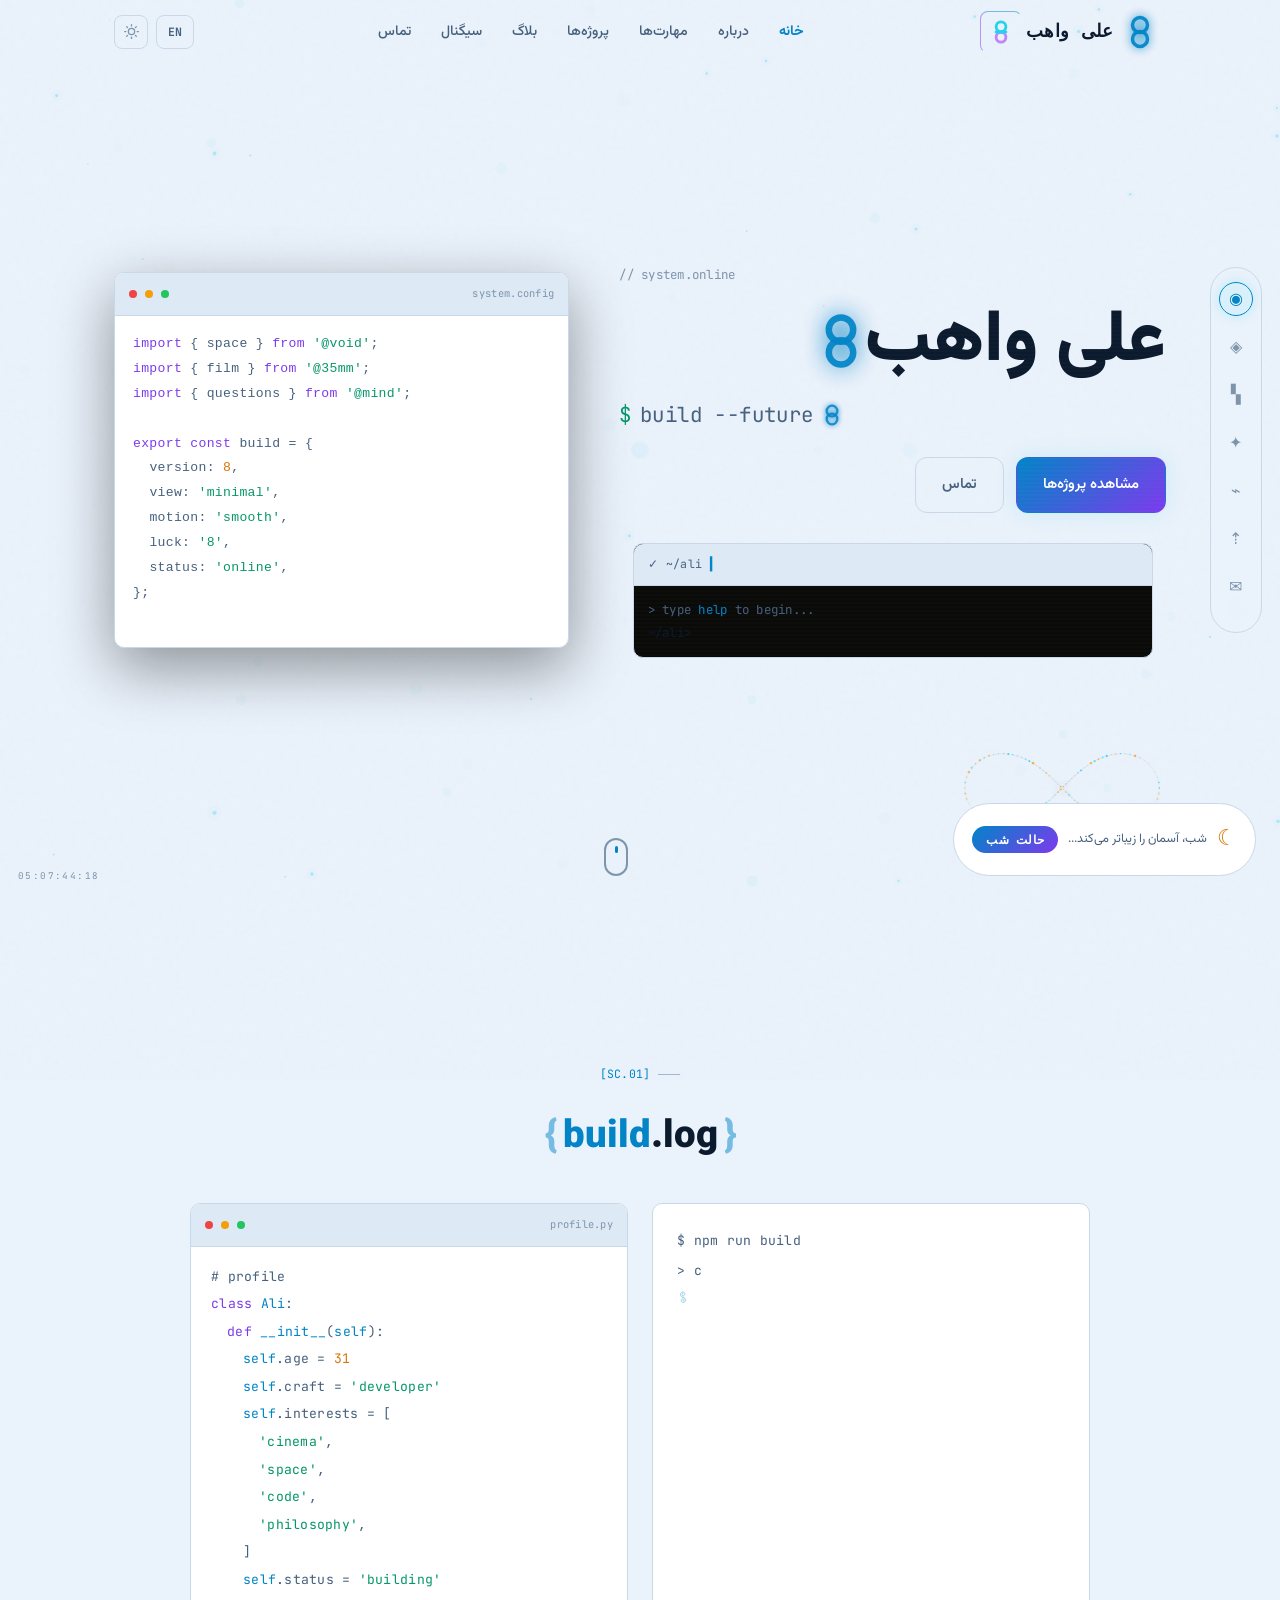
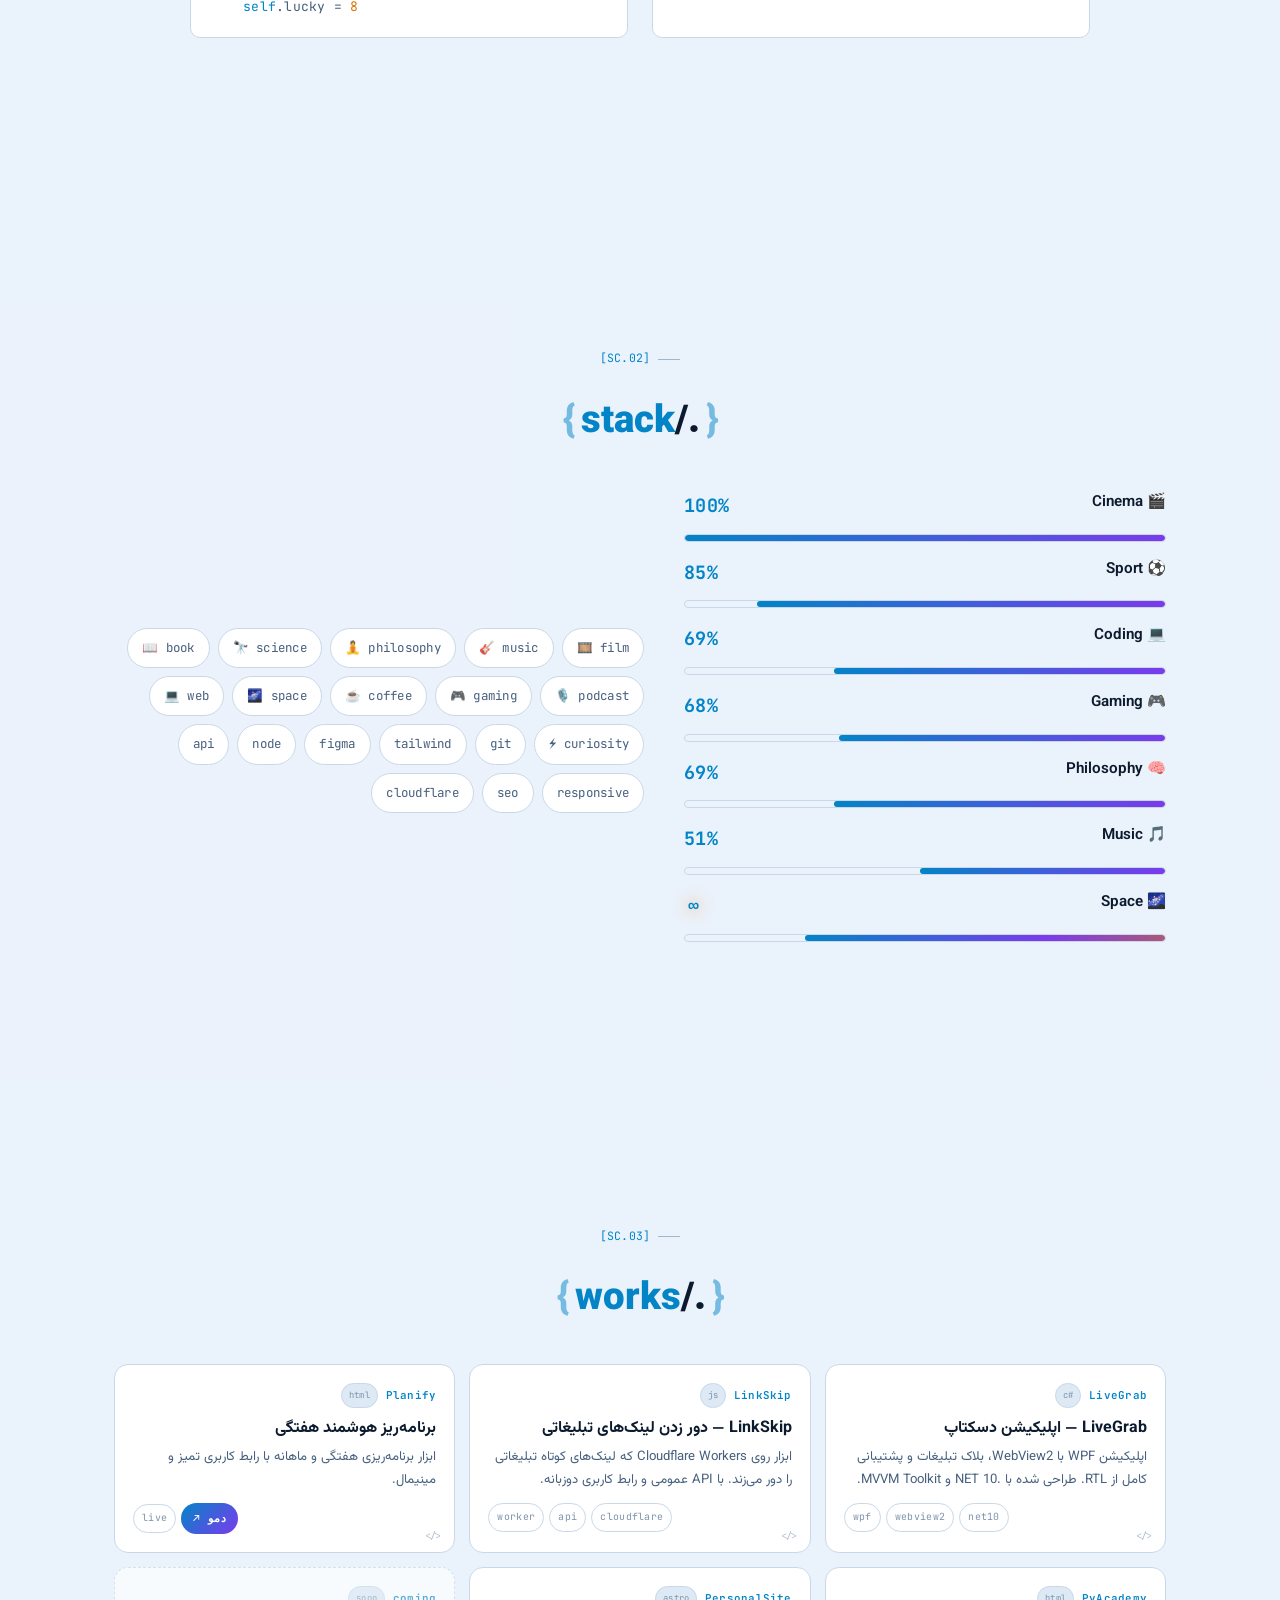
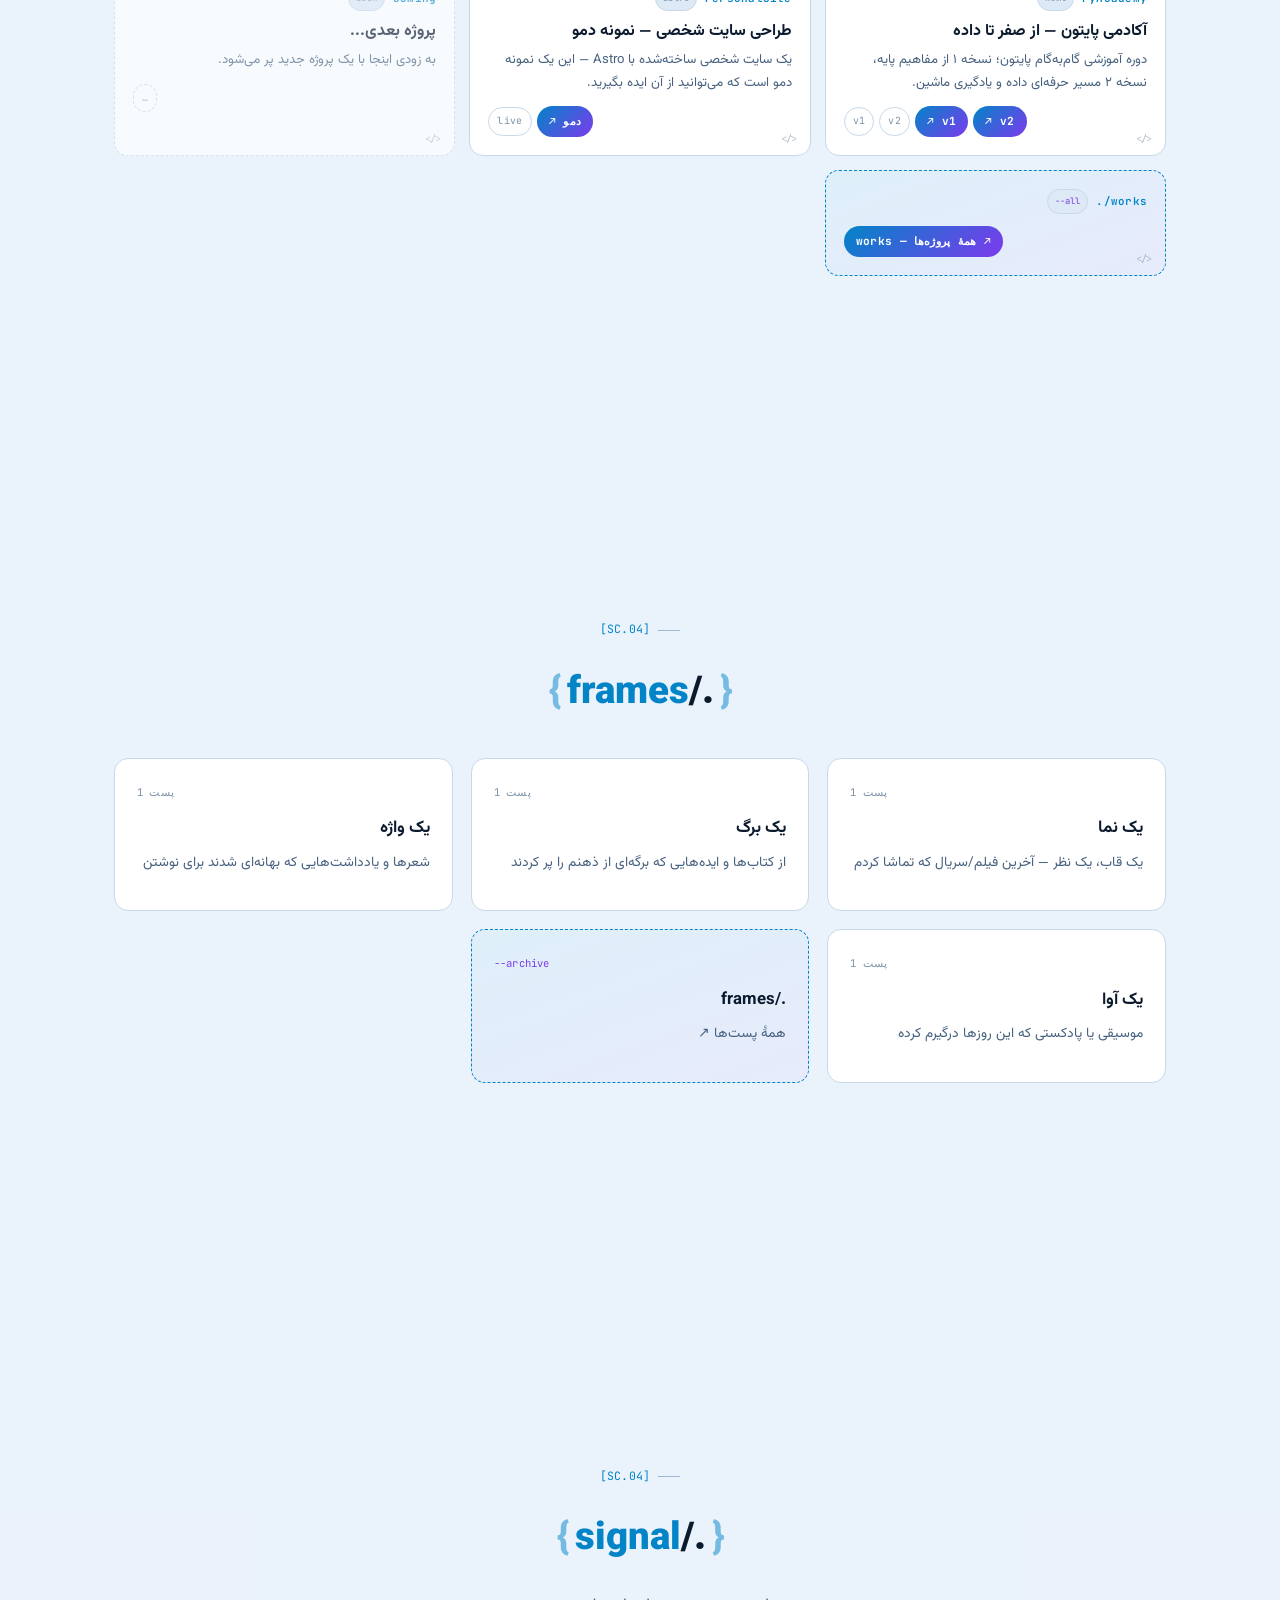
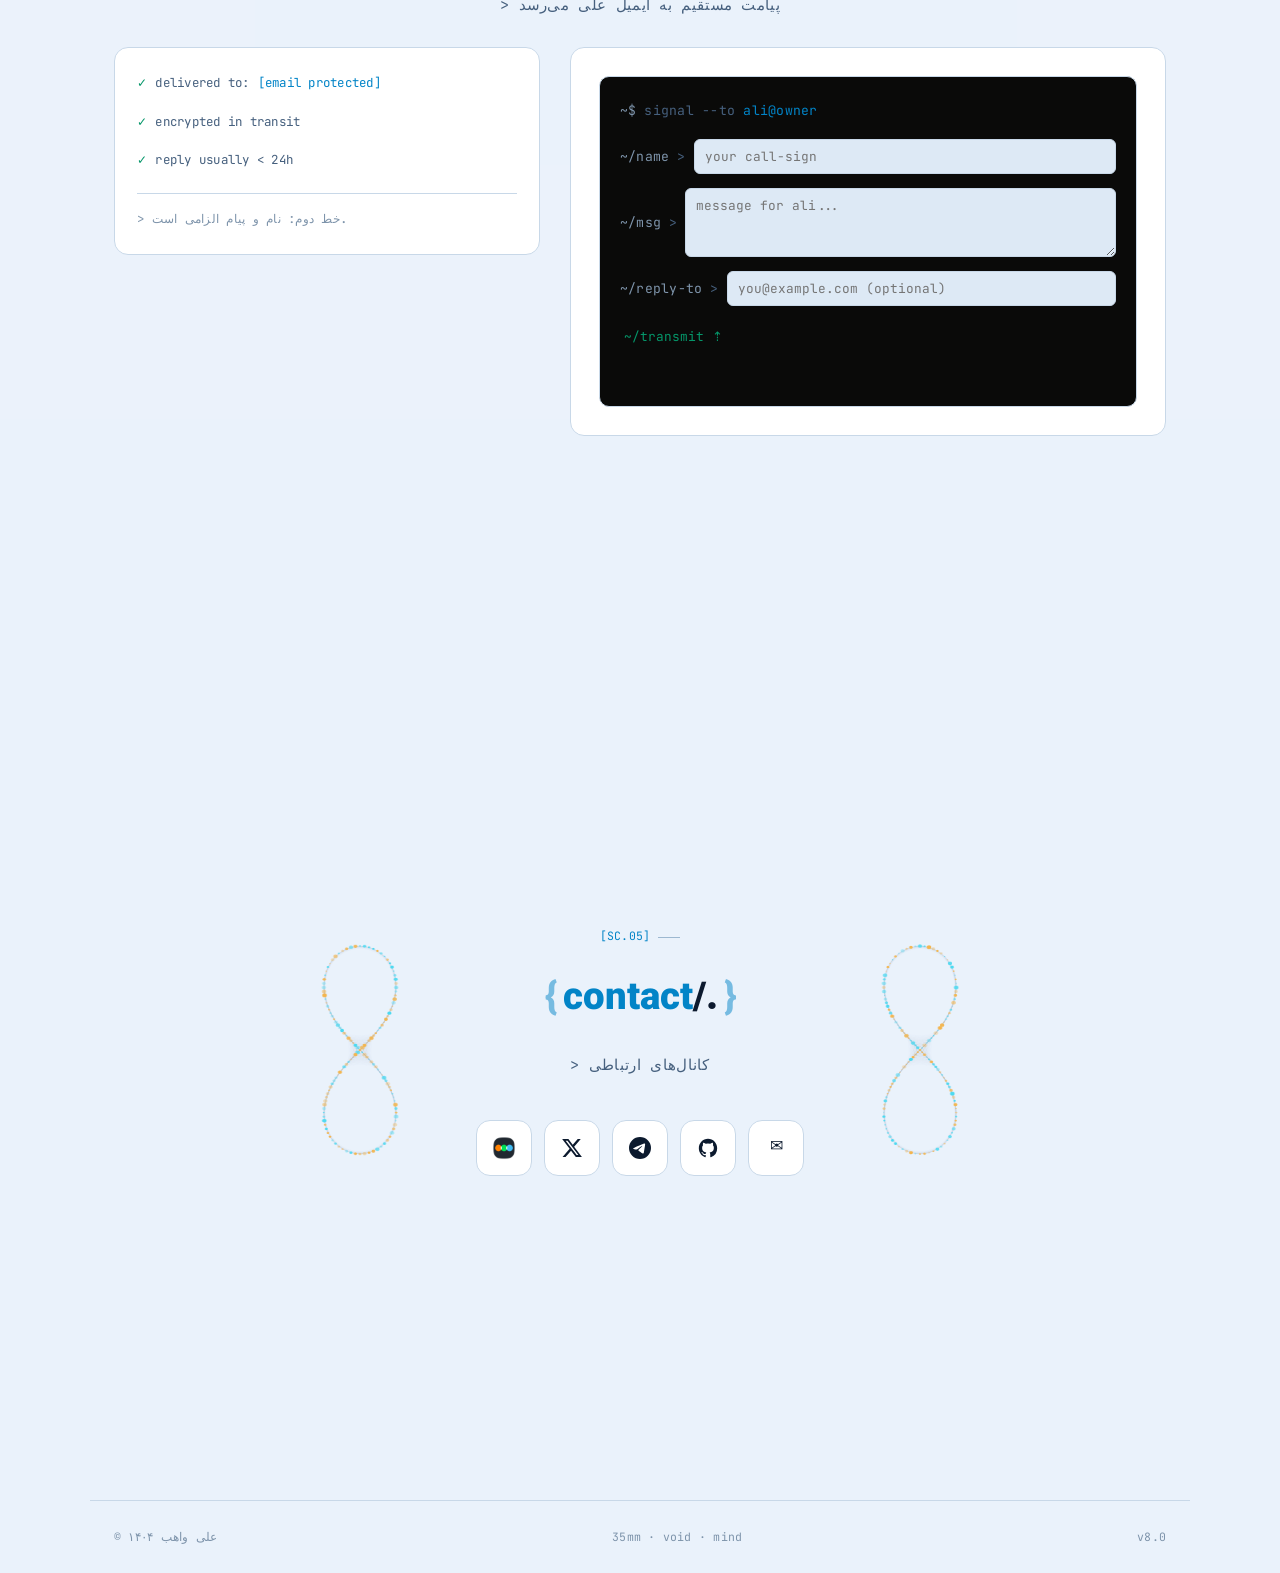
==== index.html @ a4f1ebc8 "Add interactive terminal widget (command: help/works/frames/links/whoami/clear)" ====
<!DOCTYPE html>
<html lang="fa" dir="rtl">
<head>
    <meta charset="UTF-8">
    <meta name="viewport" content="width=device-width, initial-scale=1.0">
    <meta name="description" content="Ali Vaheb — توسعه‌دهنده وب، عاشق سینما و کنجکاو درباره فضا.">
    <meta name="keywords" content="Ali Vaheb, علی واهب, portfolio, شخصی, آکادمی پایتون, برنامه‌ریز">
    <meta name="author" content="Ali Vaheb">
    <meta name="theme-color" content="#0a0e17">
    <meta name="robots" content="index, follow">
    <link rel="canonical" href="https://ali8muse.dpdns.org/">
    <title>Ali Vaheb | علی واهب</title>

    <!-- Open Graph -->
    <meta property="og:type" content="website">
    <meta property="og:locale" content="fa_IR">
    <meta property="og:title" content="Ali Vaheb | علی واهب">
    <meta property="og:description" content="عاشق سینما و کنجکاو درباره فضا.">
    <meta property="og:url" content="https://ali8muse.dpdns.org/">
    <meta property="og:site_name" content="Ali Vaheb">

    <!-- Twitter Card -->
    <meta name="twitter:card" content="summary">
    <meta name="twitter:title" content="Ali Vaheb | علی واهب">
    <meta name="twitter:description" content="عاشق سینما و کنجکاو درباره فضا.">

    <!-- Structured Data (Person) -->
    <script type="application/ld+json">
    {
        "@context": "https://schema.org",
        "@type": "Person",
        "name": "علی واهب",
        "alternateName": "Ali_Vaheb",
        "url": "https://ali8muse.dpdns.org",
        "email": "contact@alivaheb.bond",
        "sameAs": [
            "https://github.com/MUSE08",
            "https://t.me/ali8023",
            "https://x.com/alireza8023",
            "https://letterboxd.com/alireza8023/"
        ]
    }
    </script>

    <link rel="icon" href="data:image/svg+xml,%3Csvg xmlns='http://www.w3.org/2000/svg' viewBox='0 0 64 64'%3E%3Cdefs%3E%3ClinearGradient id='g' x1='0' y1='0' x2='64' y2='64'%3E%3Cstop offset='0' stop-color='%2322d3ee'/%3E%3Cstop offset='1' stop-color='%23c084fc'/%3E%3C/linearGradient%3E%3C/defs%3E%3Ccircle cx='32' cy='19' r='12' fill='none' stroke='url(%23g)' stroke-width='6'/%3E%3Ccircle cx='32' cy='45' r='12' fill='none' stroke='url(%23g)' stroke-width='6'/%3E%3Cpath d='M20 32H44' stroke='url(%23g)' stroke-width='6' stroke-linecap='round'/%3E%3C/svg%3E">
    <link rel="preconnect" href="https://fonts.googleapis.com">
    <link rel="preconnect" href="https://fonts.gstatic.com" crossorigin>
    <link href="https://fonts.googleapis.com/css2?family=Vazirmatn:wght@300;400;500;700;900&family=JetBrains+Mono:wght@400;500;700&display=swap" rel="stylesheet">
    <link rel="stylesheet" href="css/style.css">
</head>
<body>

    <!-- Scroll progress -->
    <div class="progress" id="progress"></div>

    <!-- Subtle particle field -->
    <canvas id="particles"></canvas>
    <div class="grain" aria-hidden="true"></div>
    <div class="timecode mono" id="timecode">00:00:00:00</div>

    <!-- Cinematic letterbox -->
    <div class="letterbox" aria-hidden="true"><span class="letterbox__t"></span><span class="letterbox__b"></span></div>

    <!-- ===== Nav ===== -->
    <header class="header" id="header">        <nav class="nav container">
            <a href="#home" class="nav__logo mono">
                <span class="nav__logo-mark">
                    <svg viewBox="0 0 64 64" width="26" height="26" fill="none">
                        <circle cx="32" cy="19" r="12" stroke="#22d3ee" stroke-width="7"/>
                        <circle cx="32" cy="45" r="12" stroke="#c084fc" stroke-width="7"/>
                        <path d="M20 32 H44" stroke="#22d3ee" stroke-width="7" stroke-linecap="round"/>
                    </svg>
                </span>
                <span class="nav__logo-name" id="nav-logo-type">Ali Vaheb</span><span class="nav__logo-cursor eight-cursor" aria-hidden="true"><svg viewBox="0 0 24 32"><circle cx="12" cy="9" r="7.5" fill="none" stroke="currentColor" stroke-width="3.5"/><circle cx="12" cy="23" r="7.5" fill="none" stroke="currentColor" stroke-width="3.5"/></svg></span>
            </a>
            <ul class="nav__menu" id="nav-menu">
                <li><a href="#home" class="nav__link" data-i18n="nav-home">خانه</a></li>
                <li><a href="#about" class="nav__link" data-i18n="nav-about">درباره</a></li>
                <li><a href="#skills" class="nav__link" data-i18n="nav-skills">مهارت‌ها</a></li>
                <li><a href="#projects" class="nav__link" data-i18n="nav-projects">پروژه‌ها</a></li>
                <li><a href="#blog" class="nav__link" data-i18n="nav-blog">بلاگ</a></li>
                <li><a href="#signal" class="nav__link" data-i18n="nav-signal">سیگنال</a></li>
                <li><a href="#contact" class="nav__link" data-i18n="nav-contact">تماس</a></li>
            </ul>
            <div class="nav__actions">
                <button class="lang-toggle mono" id="lang-toggle" aria-label="تغییر زبان">EN</button>
                <button class="theme-toggle" id="theme-toggle" aria-label="تغییر تم">
                    <svg class="icon-sun" width="15" height="15" viewBox="0 0 24 24" fill="none" stroke="currentColor" stroke-width="2" stroke-linecap="round"><circle cx="12" cy="12" r="5"/><line x1="12" y1="1" x2="12" y2="3"/><line x1="12" y1="21" x2="12" y2="23"/><line x1="4.22" y1="4.22" x2="5.64" y2="5.64"/><line x1="18.36" y1="18.36" x2="19.78" y2="19.78"/><line x1="1" y1="12" x2="3" y2="12"/><line x1="21" y1="12" x2="23" y2="12"/><line x1="4.22" y1="19.78" x2="5.64" y2="18.36"/><line x1="18.36" y1="5.64" x2="19.78" y2="4.22"/></svg>
                    <svg class="icon-moon" width="15" height="15" viewBox="0 0 24 24" fill="none" stroke="currentColor" stroke-width="2" stroke-linecap="round"><path d="M21 12.79A9 9 0 1 1 11.21 3 7 7 0 0 0 21 12.79z"/></svg>
                </button>
                <div class="nav__toggle" id="nav-toggle"><span></span><span></span><span></span></div>
            </div>
        </nav>
    </header>

    <!-- Section scroll markers -->
    <nav class="sec-nav mono" id="sec-nav">
        <a href="#home" class="sec-nav__dot active" data-section="home"><span class="sec-nav__icon">◉</span><span class="sec-nav__label">Home</span></a>
        <a href="#about" class="sec-nav__dot" data-section="about"><span class="sec-nav__icon">◈</span><span class="sec-nav__label">About</span></a>
        <a href="#skills" class="sec-nav__dot" data-section="skills"><span class="sec-nav__icon">▚</span><span class="sec-nav__label">Stack</span></a>
        <a href="#projects" class="sec-nav__dot" data-section="projects"><span class="sec-nav__icon">✦</span><span class="sec-nav__label">Works</span></a>
        <a href="#blog" class="sec-nav__dot" data-section="blog"><span class="sec-nav__icon">⌁</span><span class="sec-nav__label">Blog</span></a>
        <a href="#signal" class="sec-nav__dot" data-section="signal"><span class="sec-nav__icon">⇡</span><span class="sec-nav__label">Signal</span></a>
        <a href="#contact" class="sec-nav__dot" data-section="contact"><span class="sec-nav__icon">✉</span><span class="sec-nav__label">Contact</span></a>
        <span class="sec-nav__line"></span>
    </nav>

    <!-- ===== Hero ===== -->
    <section class="hero" id="home">
        <div class="container hero__grid">
            <div class="hero__text">
                <span class="hero__code mono">// system.online</span>
                <h1 class="hero__title" id="home-title">
                    <span class="hero__title-main" id="hero-title-type">علی واهب</span><span class="hero__title-cursor eight-cursor eight-cursor--lg" aria-hidden="true"><svg viewBox="0 0 24 32"><circle cx="12" cy="9" r="7.5" fill="none" stroke="currentColor" stroke-width="3.5"/><circle cx="12" cy="23" r="7.5" fill="none" stroke="currentColor" stroke-width="3.5"/></svg></span>
                </h1>
                <div class="hero__type mono">
                    <span class="hero__type-sign">$</span>
                    <span id="typewriter"></span><span class="hero__type-cursor eight-cursor eight-cursor--sm"><svg width="24" height="32" viewBox="0 0 24 32"><circle cx="12" cy="10" r="8" fill="none" stroke="currentColor" stroke-width="3.5"/><circle cx="12" cy="22" r="8" fill="none" stroke="currentColor" stroke-width="3.5"/></svg></span>
                </div>
                <canvas class="hero__eight" id="eight-stars" aria-hidden="true"></canvas>
                <div class="hero__cta">
                    <a href="#projects" class="btn btn--primary" data-i18n="hero-cta1">مشاهده پروژه‌ها</a>
                    <a href="#contact" class="btn btn--ghost" data-i18n="hero-cta2">تماس</a>
                </div>
                <div class="hero__socials">
                    <div class="hero__term" id="hero-term">
                        <div class="hero__term-head mono"><span class="c-green">✓</span> ~/ali <span class="hero__term-caret" id="term-caret">▍</span></div>
                        <div class="hero__term-body mono" id="term-body">
                            <div class="hero__term-line c-dim">&gt; type <span class="c-cyan">help</span> to begin...</div>
                        </div>
                    </div>
                </div>
            </div>

            <div class="hero__codeblock mono" aria-hidden="true">
                <div class="hero__codeblock-head"><span class="dot dot--r"></span><span class="dot dot--y"></span><span class="dot dot--g"></span><span class="hero__codeblock-title">system.config</span></div>
                <pre class="hero__codeblock-body">
<span class="c-keyword">import</span> { space } <span class="c-keyword">from</span> <span class="c-string">'@void'</span>;
<span class="c-keyword">import</span> { film } <span class="c-keyword">from</span> <span class="c-string">'@35mm'</span>;
<span class="c-keyword">import</span> { questions } <span class="c-keyword">from</span> <span class="c-string">'@mind'</span>;

<span class="c-keyword">export const</span> build = {
  version: <span class="c-num">8</span>,
  view: <span class="c-string">'minimal'</span>,
  motion: <span class="c-string">'smooth'</span>,
  luck: <span class="c-string">'8'</span>,
  status: <span class="c-string">'online'</span>,
};
                </pre>
            </div>
        </div>
        <a href="#about" class="hero__scroll" aria-label="اسکرول"><span class="mouse"><span class="wheel"></span></span></a>
    </section>

    <!-- ===== About (build log, no dialogue) ===== -->
    <section class="section" id="about" data-scene="01">
        <div class="container">
            <div class="section__head reveal">
                <span class="section__tag mono">[SC.01]</span>
                <h2 class="section__title"><span class="accent">build</span>.log</h2>
            </div>
            <div class="about reveal">
                <div class="about__code mono" id="build-log">
                    <div class="about__line"><span class="c-dim">$</span> npm run build</div>
                    <div class="about__line"><span class="c-dim">&gt;</span> compiling ideas...</div>
                    <div class="about__line"><span class="c-green">✓</span> space.linked <span class="c-dim">@void</span></div>
                    <div class="about__line"><span class="c-green">✓</span> cinema.rendered <span class="c-dim">@35mm</span></div>
                    <div class="about__line"><span class="c-green">✓</span> questions.mounted <span class="c-dim">@mind</span></div>
                    <div class="about__line"><span class="c-green">✓</span> code.bundled <span class="c-dim">@front-end</span></div>
                    <div class="about__line" id="build-time"><span class="c-green">✓</span> <span id="build-timestamp">--:--:--</span> <span class="c-dim">@now</span></div>
                    <div class="about__line"><span class="c-yellow">⚠</span> coffee.required</div>
                    <div class="about__line about__inf-line"><span class="c-green">✓</span> build complete <span class="c-dim">— 0 errors,</span><span class="about__inf-sym"> ∞ </span><span class="c-dim">ideas</span></div>
                    <span class="about__cursor" id="build-cursor"><svg width="12" height="16" viewBox="0 0 100 130"><path d="M50 66 L45.4 65.2 L41.1 63.5 L37.3 61 L34.1 57.9 L31.6 54.3 L29.9 50.3 L29 46.2 L29 42 L29.8 38 L31.3 34.3 L33.5 31 L36.2 28.2 L39.4 26.1 L42.8 24.7 L46.4 24 L50 24 L53.4 24.7 L56.6 26.1 L59.4 28 L61.7 30.3 L63.4 33 L64.6 36 L65.1 39 L65 42 L64.3 44.9 L63.2 47.5 L61.5 49.7 L59.5 51.5 L57.3 52.9 L54.9 53.8 L52.4 54.1 L50 54 L47.7 53.4 L45.7 52.4 L44 51 L42.6 49.4 L41.6 47.6 L41 45.7 L40.8 43.8 L41 42 L41.5 40.3 L42.4 38.8 L43.5 37.6 L44.7 36.7 L46 36.1 L47.4 35.8 L48.8 35.7 L50 36" fill="none" stroke="currentColor" stroke-width="3" stroke-linecap="round"/><path d="M50 68 L54.6 68.8 L58.9 70.5 L62.7 73 L65.9 76.1 L68.4 79.7 L70.1 83.7 L71 87.8 L71 92 L70.2 96 L68.7 99.7 L66.5 103 L63.8 105.8 L60.6 107.9 L57.2 109.3 L53.6 110 L50 110 L46.6 109.3 L43.4 107.9 L40.6 106 L38.3 103.7 L36.6 101 L35.4 98 L34.9 95 L35 92 L35.7 89.1 L36.8 86.5 L38.5 84.3 L40.5 82.5 L42.7 81.1 L45.1 80.2 L47.6 79.9 L50 80 L52.3 80.6 L54.3 81.6 L56 83 L57.4 84.6 L58.4 86.4 L59 88.3 L59.2 90.2 L59 92 L58.5 93.7 L57.6 95.2 L56.5 96.4 L55.3 97.3 L54 97.9 L52.6 98.2 L51.2 98.3 L50 98" fill="none" stroke="currentColor" stroke-width="3" stroke-linecap="round"/></svg></span>
                </div>
                <div class="about__profile mono">
                    <div class="about__profile-head"><span class="dot dot--r"></span><span class="dot dot--y"></span><span class="dot dot--g"></span><span class="about__profile-title">profile.py</span></div>
                    <div class="about__profile-body">
                        <div class="about__pl"><span class="c-dim">#</span> <span class="c-dim">profile</span></div>
                        <div class="about__pl"><span class="c-keyword">class</span> <span class="c-var">Ali</span>:</div>
                        <div class="about__pl about__pl--indent"><span class="c-keyword">def</span> <span class="c-var">__init__</span>(<span class="c-var">self</span>):</div>
                        <div class="about__pl about__pl--indent2"><span class="c-var">self</span>.age = <span class="c-num">31</span></div>
                        <div class="about__pl about__pl--indent2"><span class="c-var">self</span>.craft = <span class="c-string">'developer'</span></div>
                        <div class="about__pl about__pl--indent2"><span class="c-var">self</span>.interests = [</div>
                        <div class="about__pl about__pl--indent3"><span class="c-string">'cinema'</span>,</div>
                        <div class="about__pl about__pl--indent3"><span class="c-string">'space'</span>,</div>
                        <div class="about__pl about__pl--indent3"><span class="c-string">'code'</span>,</div>
                        <div class="about__pl about__pl--indent3"><span class="c-string">'philosophy'</span>,</div>
                        <div class="about__pl about__pl--indent2">]</div>
                        <div class="about__pl about__pl--indent2"><span class="c-var">self</span>.status = <span class="c-string">'building'</span></div>
                        <div class="about__pl about__pl--indent2"><span class="c-var">self</span>.lucky = <span class="c-num">8</span></div>
                    </div>
                </div>
            </div>
        </div>
    </section>

    <!-- ===== Skills ===== -->
    <section class="section section--alt" id="skills" data-scene="02">
        <div class="container">
            <div class="section__head reveal">
                <span class="section__tag mono">[SC.02]</span>
                <h2 class="section__title">./<span class="accent">stack</span></h2>
            </div>

            <div class="skills reveal">
                <div class="skills__bars">
                    <div class="skill">
                        <div class="skill__head"><span>🎬 Cinema</span><span class="mono">98%</span></div>
                        <div class="skill__track"><div class="skill__fill" data-w="98"></div></div>
                    </div>
                    <div class="skill">
                        <div class="skill__head"><span>⚽ Sport</span><span class="mono">88%</span></div>
                        <div class="skill__track"><div class="skill__fill" data-w="88"></div></div>
                    </div>
                    <div class="skill">
                        <div class="skill__head"><span>💻 Coding</span><span class="mono">69%</span></div>
                        <div class="skill__track"><div class="skill__fill" data-w="69"></div></div>
                    </div>
                    <div class="skill">
                        <div class="skill__head"><span>🎮 Gaming</span><span class="mono">73%</span></div>
                        <div class="skill__track"><div class="skill__fill" data-w="73"></div></div>
                    </div>
                    <div class="skill">
                        <div class="skill__head"><span>🧠 Philosophy</span><span class="mono">50%</span></div>
                        <div class="skill__track"><div class="skill__fill" data-w="50"></div></div>
                    </div>
                    <div class="skill">
                        <div class="skill__head"><span>🎵 Music</span><span class="mono">64%</span></div>
                        <div class="skill__track"><div class="skill__fill" data-w="64"></div></div>
                    </div>
                    <div class="skill">
                        <div class="skill__head"><span>🌌 Space</span><span class="mono about__inf-sym">∞</span></div>
                        <div class="skill__track"><div class="skill__fill skill__fill--inf" data-w="100"></div></div>
                    </div>
                </div>
                <div class="skills__chips">
                    <span class="chip mono">🎞️ film</span>
                    <span class="chip mono">🎸 music</span>
                    <span class="chip mono">🧘 philosophy</span>
                    <span class="chip mono">🔭 science</span>
                    <span class="chip mono">📖 book</span>
                    <span class="chip mono">🎙️ podcast</span>
                    <span class="chip mono">🎮 gaming</span>
                    <span class="chip mono">☕ coffee</span>
                    <span class="chip mono">🌌 space</span>
                    <span class="chip mono">💻 web</span>
                    <span class="chip mono">⚡ curiosity</span>
                    <span class="chip mono">git</span>
                    <span class="chip mono">tailwind</span>
                    <span class="chip mono">figma</span>
                    <span class="chip mono">node</span>
                    <span class="chip mono">api</span>
                    <span class="chip mono">responsive</span>
                    <span class="chip mono">seo</span>
                    <span class="chip mono">cloudflare</span>
                </div>
            </div>
        </div>
    </section>

    <!-- ===== Projects ===== -->
    <section class="section" id="projects" data-scene="03">
        <div class="container">
            <div class="section__head reveal">
                <span class="section__tag mono">[SC.03]</span>
                <h2 class="section__title">./<span class="accent">works</span></h2>
            </div>

            <div class="projects reveal" id="projects-grid"><!-- projects loaded from data/projects.json --></div>
        </div>
    </section>

    <!-- ===== Blog (Frames) ===== -->
    <section class="section" id="blog" data-scene="04">
        <div class="container">
            <div class="section__head reveal">
                <span class="section__tag mono">[SC.04]</span>
                <h2 class="section__title">./<span class="accent">frames</span></h2>
            </div>

            <div class="frames reveal" id="blog-frames"><!-- posts loaded from data/blog.json --></div>
        </div>
    </section>

    <!-- ===== Signal (email to owner) ===== -->
    <section class="section section--alt" id="signal" data-scene="04">
        <div class="container">
            <div class="section__head reveal">
                <span class="section__tag mono">[SC.04]</span>
                <h2 class="section__title">./<span class="accent">signal</span></h2>
                <p class="section__sub mono" data-i18n="signal-sub">&gt; پیامت مستقیم به ایمیل علی می‌رسد</p>
            </div>

            <div class="signal reveal">
                <form class="signal__form" id="signal-form" action="https://api.web3forms.com/submit" method="POST">
                    <input type="hidden" name="access_key" id="w3f-key" value="15921388-305b-49c6-9bdc-1ced419b0913">
                    <input type="hidden" name="subject" value="New signal from ali8muse.dpdns.org">
                    <input type="hidden" name="from_name" value="Signal @ Ali_Vaheb">
                    <input type="checkbox" name="botcheck" class="signal__honeypot" style="display:none" tabindex="-1" autocomplete="off">

                    <div class="signal__term mono">
                        <div class="signal__line"><span class="c-dim">~$</span> signal --to <span class="c-var">ali@owner</span></div>
                        <div class="signal__line"><span class="c-dim">~/name</span> &gt; <input type="text" name="name" placeholder="your call-sign" required></div>
                        <div class="signal__line"><span class="c-dim">~/msg</span> &gt; <textarea name="message" rows="3" placeholder="message for ali..." required></textarea></div>
                        <div class="signal__line"><span class="c-dim">~/reply-to</span> &gt; <input type="email" name="email" placeholder="you@example.com (optional)"></div>
                        <button type="submit" class="signal__send">~/transmit ⇡</button>
                        <p class="signal__status mono" id="signal-status"></p>
                    </div>
                </form>

                <div class="signal__info mono">
                    <div class="signal__line"><span class="c-green">✓</span> delivered to: <span class="c-var"><a href="/cdn-cgi/l/email-protection" class="__cf_email__" data-cfemail="6a0905041e0b091e2a0b06031c0b020f08440805040e">[email&#160;protected]</a></span></div>
                    <div class="signal__line"><span class="c-green">✓</span> encrypted in transit</div>
                    <div class="signal__line"><span class="c-green">✓</span> reply usually &lt; 24h</div>
                    <div class="signal__line signal__empty">&gt; خط دوم: نام و پیام الزامی است.</div>
                </div>
            </div>
        </div>
    </section>

    <!-- ===== Contact ===== -->
    <section class="section" id="contact" data-scene="05">
        <div class="container">
            <div class="contact reveal">
                <div class="contact__head">
                    <span class="section__tag mono">[SC.05]</span>
                    <h2 class="section__title">./<span class="accent">contact</span></h2>
                    <p class="section__sub mono" data-i18n="contact-sub">&gt; کانال‌های ارتباطی</p>
                </div>
                <div class="contact__links">
                    <a href="/cdn-cgi/l/email-protection#32515d5c4653514672535e5b44535a57501c505d5c56" class="contact__card" aria-label="Email">
                        <span class="contact__card-icon">✉</span>
                    </a>
                    <a href="https://github.com/MUSE08" target="_blank" class="contact__card" aria-label="GitHub">
                        <span class="contact__card-icon"><svg width="22" height="22" viewBox="0 0 24 24" fill="currentColor"><path d="M12 2C6.48 2 2 6.58 2 12.25c0 4.53 2.87 8.37 6.84 9.73.5.1.68-.22.68-.49 0-.24-.01-.88-.01-1.73-2.78.62-3.37-1.37-3.37-1.37-.45-1.18-1.11-1.5-1.11-1.5-.91-.64.07-.62.07-.62 1 .07 1.53 1.06 1.53 1.06.89 1.57 2.34 1.12 2.91.85.09-.66.35-1.11.63-1.37-2.22-.26-4.56-1.14-4.56-5.07 0-1.12.39-2.03 1.03-2.75-.1-.26-.45-1.3.1-2.7 0 0 .84-.28 2.75 1.05a9.36 9.36 0 0 1 5 0c1.91-1.33 2.75-1.05 2.75-1.05.55 1.4.2 2.44.1 2.7.64.72 1.03 1.63 1.03 2.75 0 3.94-2.34 4.81-4.57 5.06.36.32.68.94.68 1.9 0 1.37-.01 2.47-.01 2.81 0 .27.18.6.69.49A10.25 10.25 0 0 0 22 12.25C22 6.58 17.52 2 12 2z"/></svg></span>
                    </a>
                    <a href="https://t.me/ali8023" target="_blank" class="contact__card" aria-label="Telegram">
                        <span class="contact__card-icon"><svg width="22" height="22" viewBox="0 0 24 24" fill="currentColor"><path d="M11.944 0A12 12 0 0 0 0 12a12 12 0 0 0 12 12 12 12 0 0 0 12-12A12 12 0 0 0 12 0a12 12 0 0 0-.056 0zm4.962 7.224c.1-.002.321.023.465.14a.506.506 0 0 1 .171.325c.016.093.036.306.02.472-.18 1.898-.962 6.502-1.36 8.627-.168.9-.499 1.201-.82 1.23-.696.065-1.225-.46-1.9-.902-1.056-.693-1.653-1.124-2.678-1.8-1.185-.78-.417-1.21.258-1.91.177-.184 3.247-2.977 3.307-3.23.007-.032.014-.15-.056-.212s-.174-.041-.249-.024c-.106.024-1.793 1.14-5.061 3.345-.48.33-.913.49-1.302.48-.428-.008-1.252-.241-1.865-.44-.752-.245-1.349-.374-1.297-.789.027-.216.325-.437.893-.663 3.498-1.524 5.83-2.529 6.998-3.014 3.332-1.386 4.025-1.627 4.476-1.635z"/></svg></span>
                    </a>
                    <a href="https://x.com/alireza8023" target="_blank" class="contact__card" aria-label="X">
                        <span class="contact__card-icon"><svg width="22" height="22" viewBox="0 0 24 24" fill="currentColor"><path d="M18.244 2.25h3.308l-7.227 8.26 8.502 11.24H16.17l-5.214-6.817L4.99 21.75H1.68l7.73-8.835L1.254 2.25H8.08l4.713 6.231zm-1.161 17.52h1.833L7.084 4.126H5.117z"/></svg></span>
                    </a>
                    <a href="https://letterboxd.com/alireza8023/" target="_blank" class="contact__card" aria-label="Letterboxd">
                        <span class="contact__card-icon"><img src="assets/letterboxd.png" alt="Letterboxd" width="24" height="24" style="border-radius:4px;display:block"></span>
                    </a>
                </div>
                <canvas class="contact__eight contact__eight--l" id="contact-eight" aria-hidden="true"></canvas>
                <canvas class="contact__eight contact__eight--r" id="contact-eight-r" aria-hidden="true"></canvas>
            </div>
        </div>
    </section>

    <!-- ===== Footer ===== -->
    <footer class="footer mono">
        <span>© ۱۴۰۴ علی واهب</span>
        <span class="footer__mid" data-i18n="footer-mid">35mm · void · mind</span>
        <span data-i18n="footer-end">v8.0</span>
    </footer>

    <button class="to-top" id="to-top" aria-label="بازگشت به بالا">↑</button>

    <!-- Night mode recommendation -->
    <div class="night-hint" id="night-hint">
        <span class="night-hint__moon">☾</span>
        <span class="night-hint__text" id="night-hint-text">شب، آسمان را زیباتر می‌کند...</span>
        <button class="night-hint__btn mono" id="night-hint-btn">حالت شب</button>
    </div>

    <script data-cfasync="false" src="/cdn-cgi/scripts/5c5dd728/cloudflare-static/email-decode.min.js"></script><script src="js/main.js?v=20260903"></script>
<script type="module" src="https://static.cloudflareinsights.com/beacon.min.js/v3d52b47920f24c319d37e2661827c42b1787588026925" integrity="sha512-d9sL6GJLXn6fInD1+TVXhTcQOsmxeHfmHAvwGDIxp5TO+uo1fiWW7mHomMj4MLRlCsJDTqXzWLHJFFlPCEIj/A==" data-cf-beacon='{"version":"2024.11.0","token":"a9be510499f0489581747062e3d3087a","r":1}' crossorigin="anonymous"></script>
</body>
</html>
---- css/style.css ----
/* =====================================================
   v6 — IDE Dark Neon · readable Persian · scroll
   ===================================================== */

:root {
    --cyan: #22d3ee;
    --purple: #c084fc;
    --green: #4ade80;
    --amber: #fbbf24;
    --bg: #0a0e17;
    --bg-alt: #0f1520;
    --card: #111827;
    --card-hover: #1a2332;
    --text: #e6edf3;
    --text-muted: #8b98a9;
    --text-dim: #4a5a6e;
    --line: #1e2937;
    --line-hover: #334155;
    --radius: 14px;
    --radius-sm: 10px;
    --font: 'Vazirmatn', 'Tahoma', sans-serif;
    --mono: 'JetBrains Mono', 'Courier New', monospace;
    --tr: .35s cubic-bezier(.4,0,.2,1);
    --grad: linear-gradient(135deg, var(--cyan), var(--purple));
}

[data-theme="light"] {
    --cyan: #0284c7;
    --purple: #7c3aed;
    --green: #059669;
    --amber: #d97706;
    --bg: #eaf2fb;
    --bg-alt: #dde9f5;
    --card: #ffffff;
    --card-hover: #f6fafe;
    --text: #0c1a2e;
    --text-muted: #46607e;
    --text-dim: #7e94ab;
    --line: #c8d8e8;
    --line-hover: #9db8d0;
    --grad: linear-gradient(135deg, #0284c7, #7c3aed);
}

*,*::before,*::after { box-sizing:border-box; margin:0; padding:0; }
html { scroll-behavior:smooth; scroll-padding-top:0; scroll-snap-type:y mandatory; }
body {
    font-family:var(--font);
    background:var(--bg);
    color:var(--text);
    line-height:2.1;
    overflow-x:hidden;
    transition:background .5s,color .5s;
}
.hero{scroll-snap-align:start}
.mono{font-family:var(--mono);direction:ltr;display:inline-block;letter-spacing:.02em}
body::after{
    content:'';
    position:fixed;
    inset:0;
    z-index:2;
    pointer-events:none;
    background:repeating-linear-gradient(to bottom, transparent 0 2px, rgba(255,255,255,.015) 2px 4px);
}
a{text-decoration:none;color:inherit}
ul{list-style:none}
button{font-family:inherit;cursor:pointer;border:none;background:none;color:inherit}
input,textarea{font-family:inherit;color:inherit;background:transparent;resize:vertical}
.accent{color:var(--cyan)}
::selection{background:var(--cyan);color:var(--bg)}

.container{width:100%;max-width:1100px;margin-inline:auto;padding-inline:24px}

/* ============ PROGRESS BAR ============ */
.progress{position:fixed;top:0;left:0;z-index:999;height:2px;background:var(--grad);width:0;transition:width .1s}

/* ============ PARTICLES ============ */
#particles{position:fixed;inset:0;z-index:0;pointer-events:none}

/* ============ HEADER ============ */
.header{position:fixed;top:0;inset-inline:0;z-index:100;height:64px;transition:background .4s,backdrop-filter .4s,border-color .4s;border-bottom:1px solid transparent}
.header.scrolled{background:color-mix(in srgb,var(--bg) 82%,transparent);backdrop-filter:blur(12px);border-color:var(--line)}
.nav{height:100%;display:flex;align-items:center;justify-content:space-between;gap:20px}
.nav__logo{display:flex;align-items:center;gap:12px;font-size:1rem;color:var(--text-muted);width:178px;flex-shrink:0}
.nav__logo-mark{color:var(--cyan);font-weight:900;font-size:1.4rem;position:relative;display:grid;place-items:center;line-height:1}
.nav__logo-name{color:var(--text);font-weight:700;font-size:1.1rem;letter-spacing:.02em}
.nav__logo-cursor{color:var(--cyan);animation:blink .8s infinite;font-size:.9rem;margin-inline-start:2px;display:inline-block;vertical-align:middle;line-height:1}
.nav__logo-cursor svg{width:24px;height:32px;vertical-align:middle;overflow:visible}
.nav__logo-cursor circle{fill:none;stroke:currentColor;stroke-width:3.5;opacity:.95;filter:drop-shadow(0 0 5px var(--cyan))}
.hero__title-cursor{color:var(--cyan);animation:blink .8s infinite;font-size:clamp(1.5rem,4vw,2.5rem);margin-inline-start:4px;vertical-align:middle;display:inline-block;line-height:1}
.hero__title-cursor svg{width:clamp(30px,4vw,40px);height:clamp(40px,5vw,52px);vertical-align:middle;overflow:visible}
.hero__title-cursor circle{fill:none;stroke:currentColor;stroke-width:4;opacity:.95;filter:drop-shadow(0 0 7px var(--cyan))}
.eight-cursor--sm{display:inline-block;vertical-align:middle;line-height:1}
.eight-cursor--sm svg{width:16px;height:22px;vertical-align:middle;overflow:visible}
.eight-cursor--sm circle{fill:none;stroke:var(--cyan);stroke-width:3.5;opacity:.9;filter:drop-shadow(0 0 4px var(--cyan))}
#build-cursor.eight-cursor svg{width:16px;height:22px;vertical-align:middle;overflow:visible}
#build-cursor.eight-cursor circle{fill:none;stroke:var(--cyan);stroke-width:3.5;opacity:.85;filter:drop-shadow(0 0 4px var(--cyan))}
@keyframes blink{0%,100%{opacity:1}50%{opacity:.2}}
.nav__menu{display:flex;align-items:center;gap:2px}
.nav__link{padding:8px 14px;font-size:.88rem;font-weight:500;color:var(--text-muted);border-radius:8px;transition:color .3s}
.nav__link:hover{color:var(--text)}
.nav__link.active{color:var(--cyan);font-weight:700}
.nav__actions{display:flex;align-items:center;gap:8px}
.lang-toggle{width:38px;height:34px;display:grid;place-items:center;border-radius:8px;color:var(--text-muted);border:1px solid var(--line);font-size:.72rem;font-weight:700;transition:all .3s}
.lang-toggle:hover{color:var(--cyan);border-color:var(--line-hover)}
.theme-toggle{width:34px;height:34px;display:grid;place-items:center;border-radius:8px;color:var(--text-dim);border:1px solid var(--line);transition:all .3s}
.theme-toggle:hover{color:var(--cyan);border-color:var(--line-hover)}
.theme-toggle .icon-moon{display:none}
[data-theme="dark"] .theme-toggle .icon-sun{display:none}
[data-theme="dark"] .theme-toggle .icon-moon{display:block}
.nav__toggle{display:none;flex-direction:column;gap:5px;padding:8px;cursor:pointer}
.nav__toggle span{width:20px;height:1.5px;border-radius:2px;background:var(--text);transition:var(--tr)}
.nav__toggle.open span:nth-child(1){transform:translateY(6.5px)rotate(45deg)}
.nav__toggle.open span:nth-child(2){opacity:0}
.nav__toggle.open span:nth-child(3){transform:translateY(-6.5px)rotate(-45deg)}

/* ============ SECTION SCROLL MARKERS ============ */
.sec-nav{
    position:fixed;
    inset-inline-end:18px;
    top:50%;
    transform:translateY(-50%);
    z-index:150;
    display:flex;
    flex-direction:column;
    align-items:center;
    gap:14px;
    padding:14px 8px;
    background:color-mix(in srgb,var(--bg) 70%,transparent);
    backdrop-filter:blur(8px);
    border:1px solid var(--line);
    border-radius:999px;
}
.sec-nav__dot{
    position:relative;
    width:34px;
    height:34px;
    display:grid;
    place-items:center;
    border-radius:50%;
    color:var(--text-dim);
    border:1px solid transparent;
    transition:all .3s;
}
.sec-nav__dot:hover{color:var(--text-muted)}
.sec-nav__dot.active{
    color:var(--cyan);
    border-color:var(--cyan);
    box-shadow:0 0 12px rgba(34,211,238,.25);
    background:var(--accent-soft, rgba(34,211,238,.08));
}
.sec-nav__icon{font-size:1rem;line-height:1}
.sec-nav__label{
    position:absolute;
    inset-inline-end:calc(100% + 14px);
    top:50%;
    transform:translateY(-50%);
    font-size:.62rem;
    color:var(--text-muted);
    background:var(--bg);
    border:1px solid var(--line);
    padding:4px 8px;
    border-radius:6px;
    white-space:nowrap;
    opacity:0;
    pointer-events:none;
    transition:opacity .25s;
}
.sec-nav__dot:hover .sec-nav__label{opacity:1}

/* ============ HERO ============ */
.hero{height:100vh;min-height:0;display:flex;align-items:center;position:relative;padding:60px 0 40px}
.hero__grid{display:grid;grid-template-columns:1.2fr 1fr;gap:50px;align-items:center;position:relative;z-index:2}
.hero__code{font-size:.78rem;color:var(--text-dim);margin-bottom:14px;display:block}
.hero__title{font-size:clamp(2.5rem,7vw,4.5rem);font-weight:900;line-height:1.15;margin-bottom:8px}
.hero__eight{
    position:absolute;
    inset-inline-start:0;
    top:calc(100% + 2px);
    width:clamp(160px,20vw,280px);
    aspect-ratio:1;
    pointer-events:none;
}
body.framed .hero__eight{opacity:.6}

.hero__title-main{display:inline}
.hero__title-cursor{color:var(--cyan);animation:blink .8s infinite;font-size:clamp(1.5rem,4vw,2.5rem);margin-inline-start:4px;vertical-align:middle}

.hero__title.glitch-8::before{content:'';position:absolute;inset:0;z-index:0;background:linear-gradient(135deg,var(--cyan),var(--purple));opacity:.08;mix-blend-mode:screen;animation:title-flicker .5s steps(3) both}





.hero__type{font-size:clamp(1rem,2vw,1.3rem);color:var(--text-muted);margin-bottom:20px;min-height:2em;display:flex;align-items:center;gap:8px}
.hero__type-sign{color:var(--green);animation:blink 1.2s infinite}
@keyframes blink{0%,100%{opacity:1}50%{opacity:.4}}
.hero__type-cursor{color:var(--cyan);margin-inline-start:2px;animation:blink .8s infinite}

.hero__cta{display:flex;gap:12px;flex-wrap:wrap;margin-bottom:30px}
.hero__socials{display:flex;gap:8px;align-items:center;justify-content:center}
.hero__term{
    width:100%;
    max-width:520px;
    background:#0a0a09;
    border:1px solid var(--line);
    border-radius:var(--radius-sm);
    overflow:hidden;
    font-family:var(--mono);
    direction:ltr;
    text-align:left;
}
.hero__term-head{
    display:flex;
    align-items:center;
    gap:8px;
    padding:8px 14px;
    background:var(--bg-alt);
    border-bottom:1px solid var(--line);
    font-size:.72rem;
    color:var(--text-muted);
}
.hero__term-caret{color:var(--cyan);animation:blink 1s infinite}
.hero__term-body{padding:12px 14px;font-size:.78rem;line-height:1.9;min-height:52px}
.hero__term-line{color:var(--text-muted);word-break:break-word}
.hero__term-in{display:flex;align-items:center;gap:6px}
.hero__term-input{
    flex:1;min-width:0;background:transparent;border:none;outline:none;
    color:var(--text);font-family:var(--mono);font-size:.78rem;caret-color:var(--cyan);
}
.hero__term-output{margin-top:6px}
.hero__term-out{color:var(--text-muted)}
.hero__term-link{color:var(--cyan);text-decoration:underline;font-size:.72rem}
.hero__interactive{
    display:inline-flex;
    align-items:center;
    gap:10px;
    padding:10px 22px;
    border:1px solid var(--line);
    border-radius:99px;
    background:var(--bg-alt);
    cursor:pointer;
    user-select:none;
    transition:border-color .3s,box-shadow .3s,transform .3s;
    font-family:var(--mono);
}
.hero__interactive:hover{
    border-color:var(--cyan);
    box-shadow:0 0 24px rgba(34,211,238,.25);
    transform:translateY(-2px);
}
.hero__interactive-sym{
    font-size:1.15rem;
    color:var(--cyan);
    font-weight:700;
    line-height:1;
}
.hero__interactive-num{
    font-size:1.1rem;
    color:var(--purple);
    font-weight:700;
    min-width:18px;
    text-align:center;
    display:inline-block;
    transition:transform .3s;
}
.hero__interactive.active .hero__interactive-num{animation:bump .4s ease}
@keyframes bump{0%{transform:scale(1)}40%{transform:scale(1.4)}100%{transform:scale(1)}}
.social{width:38px;height:38px;display:grid;place-items:center;border-radius:10px;border:1px solid var(--line);color:var(--text-muted);transition:all .3s}
.social:hover{color:var(--cyan);border-color:var(--cyan);box-shadow:0 0 20px rgba(34,211,238,.15)}

/* Code block visual */
.hero__codeblock{background:var(--card);border:1px solid var(--line);border-radius:var(--radius-sm);overflow:hidden;box-shadow:0 20px 60px rgba(0,0,0,.4)}
.hero__codeblock-head{display:flex;align-items:center;gap:8px;padding:10px 14px;border-bottom:1px solid var(--line);background:var(--bg-alt)}
.hero__codeblock-title{font-size:.65rem;color:var(--text-dim);margin-inline-start:auto}
.dot{width:8px;height:8px;border-radius:50%}
.dot--r{background:#ef4444}
.dot--y{background:#f59e0b}
.dot--g{background:#22c55e}
.hero__codeblock-body{font-size:.82rem;line-height:1.9;padding:16px 18px;color:var(--text-muted);white-space:pre-wrap;direction:ltr;text-align:left}
.c-keyword{color:var(--purple)}
.c-var{color:var(--cyan)}
.c-cyan{color:var(--cyan)}
.c-string{color:var(--green)}
.c-bool{color:var(--amber)}
.c-num{color:var(--amber)}
.c-comment{color:var(--text-dim)}

.hero__scroll{position:absolute;bottom:24px;inset-inline-start:50%;transform:translateX(-50%)}
.mouse{width:24px;height:38px;border:2px solid var(--text-dim);border-radius:12px;display:flex;justify-content:center;padding-top:6px}
.wheel{width:3px;height:7px;border-radius:3px;background:var(--cyan);animation:wheel 1.6s ease infinite}
@keyframes wheel{0%{transform:translateY(0);opacity:1}100%{transform:translateY(12px);opacity:0}}

/* ============ SECTION ============ */
.section{
    height:100vh;
    min-height:0;
    display:flex;
    flex-direction:column;
    justify-content:center;
    padding:40px 0;
    position:relative;
    z-index:2;
    scroll-snap-align:start;
}
.section--alt{background:color-mix(in srgb, var(--bg) 45%, transparent)}
.section__head{text-align:center;max-width:600px;margin:0 auto 24px}
.section__tag{font-size:.72rem;color:var(--cyan);margin-bottom:12px;display:block}
.section__title{font-size:clamp(1.6rem,4vw,2.4rem);font-weight:900;margin-bottom:8px;position:relative}
.section__title::before{content:'{';color:var(--cyan);opacity:.5;margin-inline-end:6px}
.section__title::after{content:'}';color:var(--cyan);opacity:.5;margin-inline-start:6px}
.section__sub{color:var(--text-muted);font-size:.95rem}

/* ============ ABOUT (build log) ============ */
.about{max-width:900px;margin:0 auto;display:grid;grid-template-columns:1fr 1fr;gap:24px;align-items:stretch}
.about__code{background:var(--card);border:1px solid var(--line);border-radius:var(--radius-sm);padding:22px 24px;font-size:.82rem;line-height:2.3;direction:ltr;text-align:left;font-family:var(--mono);min-height:100%}
.about__profile{background:var(--card);border:1px solid var(--line);border-radius:var(--radius-sm);overflow:hidden;font-size:.82rem;line-height:2.1;direction:ltr;text-align:left;min-height:100%;display:flex;flex-direction:column}
.about__profile-head{display:flex;align-items:center;gap:8px;padding:10px 14px;border-bottom:1px solid var(--line);background:var(--bg-alt)}
.about__profile-title{font-size:.65rem;color:var(--text-dim);margin-inline-start:auto}
.about__profile-body{padding:16px 20px;flex:1}
.about__pl{color:var(--text-muted);white-space:pre}
.about__pl--indent{padding-inline-start:16px}
.about__pl--indent2{padding-inline-start:32px}
.about__pl--indent3{padding-inline-start:48px}
.about__pl .c-keyword{color:var(--purple)}
.about__pl .c-var{color:var(--cyan)}
.about__pl .c-string{color:var(--green)}
.about__pl .c-num{color:var(--amber)}
.about__line{color:var(--text-muted)}
.about__line .c-dim{color:var(--text-dim)}
.about__line .c-green{color:var(--green)}
.about__line .c-yellow{color:var(--amber)}
.about__inf-sym{display:inline-block;font-size:1.6rem;font-weight:700;color:var(--amber);margin-inline:.2em;text-shadow:0 0 16px var(--amber);animation:infGlow 2.5s ease-in-out infinite}
@keyframes infGlow{0%,100%{opacity:.7;transform:scale(1)}50%{opacity:1;transform:scale(1.15)}}
.about__inf-line{display:flex;align-items:center}
.about__cursor{color:var(--cyan);animation:blink .8s infinite;font-family:var(--mono)}

/* ============ SKILLS ============ */
.skills{display:grid;grid-template-columns:1fr 1.1fr;gap:40px;align-items:center}
.skill{margin-bottom:12px;opacity:0;transform:translateY(24px);transition:opacity .4s ease,transform .4s ease}
.skill.animate{opacity:1;transform:translateY(0)}
.skills__chips .chip{opacity:0;transform:scale(.3) rotate(-12deg) translateY(26px);transition:opacity .6s cubic-bezier(.2,1.6,.4,1),transform .6s cubic-bezier(.2,1.6,.4,1)}
.skills__chips.animate .chip{opacity:1;transform:scale(1) rotate(0) translateY(0)}
.skill__head{display:flex;justify-content:space-between;margin-bottom:8px;font-weight:600;font-size:.95rem}
.skill__head .mono{color:var(--cyan);font-size:1.15rem;font-weight:700}
.skill__track{height:8px;border-radius:99px;background:var(--bg);border:1px solid var(--line);overflow:hidden}
.skill__fill{height:100%;width:0;border-radius:99px;background:var(--grad);transition:width 1.2s ease}
.skill__fill--inf{background:linear-gradient(90deg,var(--cyan),var(--purple),var(--amber),var(--cyan));background-size:200% 100%;animation:inf-flow 3s linear infinite}
@keyframes inf-flow{0%{background-position:0% 0}100%{background-position:200% 0}}
.skills__chips{display:flex;flex-wrap:wrap;gap:8px}
.chip{padding:6px 14px;border-radius:99px;background:var(--card);border:1px solid var(--line);font-size:.78rem;color:var(--text-muted);transition:all .3s}
.chip:hover{border-color:var(--cyan);color:var(--cyan);transform:translateY(-3px)}

/* ============ PROJECTS ============ */
.projects{display:grid;grid-template-columns:repeat(3,1fr);gap:14px}
.project{background:var(--card);border:1px solid var(--line);border-radius:var(--radius);padding:18px;transition:all .4s;transform-style:preserve-3d;position:relative;overflow:hidden}
.project::after{content:'</>';position:absolute;bottom:6px;inset-inline-start:12px;font-family:var(--mono);font-size:.6rem;color:var(--text-dim);opacity:.6;transition:opacity .3s}
.project:hover::after{opacity:1;color:var(--cyan)}
.project::before{content:'';position:absolute;top:0;inset-inline:0;height:2px;background:var(--grad);transform:scaleX(0);transform-origin:right;transition:transform .5s}
.project:hover{border-color:var(--line-hover);transform:translateY(-6px);box-shadow:0 20px 50px rgba(0,0,0,.4)}
.project:hover::before{transform:scaleX(1)}
.project__top{display:flex;align-items:center;gap:8px;margin-bottom:10px}
.project__name{font-size:.68rem;color:var(--cyan);font-weight:600}
.project__lang{font-size:.55rem;padding:2px 7px;border-radius:99px;background:var(--bg-alt);border:1px solid var(--line);color:var(--text-dim)}
.project__title{font-size:1rem;font-weight:700;margin-bottom:6px;line-height:1.4}
.project__desc{color:var(--text-muted);font-size:.82rem;margin-bottom:12px;line-height:1.7}
.project__tags{display:flex;flex-wrap:wrap;gap:5px;align-items:center}
.project__tags span{font-size:.62rem;padding:3px 8px;border-radius:99px;border:1px solid var(--line);color:var(--text-dim)}
.project--placeholder{border-style:dashed;opacity:.65}
.project--placeholder:hover{opacity:1}
.chip--soon{color:var(--text-dim)!important;border-style:dashed!important}
.project__demo{font-size:.7rem;padding:4px 12px;border-radius:99px;background:var(--grad);color:#fff;font-weight:700;transition:opacity .3s}
.project__demo:hover{opacity:.8}
.project--more{border-style:dashed;border-color:var(--cyan);background:linear-gradient(160deg, rgba(34,211,238,.06), rgba(192,132,252,.06))}
.project--more .project__name{color:var(--cyan)}
.project--more .project__lang{color:var(--purple)}
.frame-post--more{border-style:dashed;border-color:var(--cyan);background:linear-gradient(160deg, rgba(34,211,238,.06), rgba(192,132,252,.06))}
.frame-post--more .frame-post__tag{color:var(--cyan)}
.frame-post--more .frame-post__date{color:var(--purple)}
.frame-post--more .frame-post__link{font-size:.82rem;font-weight:700}

/* ============ ARCHIVE PAGES (works.html / frames.html) ============ */
.archive{
    min-height:100vh;
    padding:96px 24px 60px;
    position:relative;
    z-index:2;
}
.archive__head{max-width:720px;margin:0 auto 32px;text-align:center}
.archive__tag{font-size:.72rem;color:var(--cyan);margin-bottom:12px;display:block}
.archive__title{font-size:clamp(1.8rem,5vw,2.8rem);font-weight:900;margin-bottom:10px}
.archive__sub{color:var(--text-muted);font-size:.9rem;line-height:1.8}
.archive__back{display:inline-flex;align-items:center;gap:8px;color:var(--text-muted);font-size:.78rem;margin-bottom:40px;transition:color .3s}
.archive__back:hover{color:var(--cyan)}
.archive .projects,.archive .frames{grid-auto-rows:auto}
.archive__count{color:var(--text-dim);font-size:.72rem;margin-bottom:16px;text-align:right}

/* ============ GUESTBOOK ============ */
.signal{display:grid;grid-template-columns:1.4fr 1fr;gap:30px;align-items:start}
.signal__form{background:var(--card);border:1px solid var(--line);border-radius:var(--radius);padding:28px;display:flex;flex-direction:column;gap:16px}
.signal__term{background:#0a0a09;border:1px solid var(--line);border-radius:var(--radius-sm);padding:20px;font-size:.82rem;display:flex;flex-direction:column;gap:14px;direction:ltr;text-align:left}
.signal__line{color:var(--text-muted);display:flex;align-items:center;gap:8px;flex-wrap:wrap}
.signal__line .c-dim{color:var(--text-dim)}
.signal__line .c-var{color:var(--cyan)}
.signal__line .c-green{color:var(--green)}
.signal__line input,.signal__line textarea{flex:1;min-width:140px;background:var(--bg-alt);border:1px solid var(--line);border-radius:6px;padding:8px 10px;font-size:.8rem;font-family:var(--mono);color:var(--text);resize:vertical}
.signal__line input:focus,.signal__line textarea:focus{outline:none;border-color:var(--cyan)}
.signal__send{align-self:flex-start;color:var(--green);font-family:var(--mono);font-size:.8rem;padding:8px 4px;transition:opacity .3s}
.signal__send:hover{opacity:.7}
.signal__status{min-height:1.6em;font-size:.75rem;color:var(--text-dim)}
.signal__status.success{color:var(--green)}
.signal__status.error{color:#f87171}
.signal__info{background:var(--card);border:1px solid var(--line);border-radius:var(--radius);padding:22px;font-size:.78rem;display:flex;flex-direction:column;gap:12px}
.signal__empty{color:var(--text-dim);margin-top:8px;border-top:1px solid var(--line);padding-top:12px}
.signal__honeypot{position:absolute;left:-9999px;opacity:0}
.field{display:flex;flex-direction:column;gap:6px}
.field label{font-size:.72rem;color:var(--text-muted)}
.field input,.field textarea{background:var(--bg-alt);border:1px solid var(--line);border-radius:var(--radius-sm);padding:12px 14px;font-size:.95rem;transition:all .3s;width:100%}
.field input:focus,.field textarea:focus{outline:none;border-color:var(--cyan);box-shadow:0 0 0 3px rgba(34,211,238,.1)}

/* ============ CONTACT ============ */
.contact{text-align:center;max-width:600px;margin:0 auto;position:relative}
.contact__eight{position:absolute;top:50%;transform:translateY(-50%);width:240px;height:260px;pointer-events:none;opacity:.8;z-index:0}
.contact__eight--l{inset-inline-start:-100px}
.contact__eight--r{inset-inline-end:-100px}
.contact__head{margin-bottom:36px;position:relative;z-index:1}
.contact__head{margin-bottom:36px}
.contact__links{display:flex;flex-direction:row;flex-wrap:nowrap;gap:12px;justify-content:center;align-items:center;position:relative;z-index:1}
.contact__card{
    display:grid;place-items:center;flex:0 0 auto;
    width:56px;height:56px;
    background:var(--card);border:1px solid var(--line);border-radius:14px;
    transition:all .3s;
}
.contact__card:hover{
    border-color:var(--cyan);color:var(--cyan);
    transform:translateY(-4px);
    box-shadow:0 0 24px rgba(34,211,238,.14);
}
.contact__card-icon{color:var(--text);transition:color .3s;display:grid;place-items:center}
.contact__card:hover .contact__card-icon{color:var(--cyan)}

/* ============ FOOTER ============ */
.footer{border-top:1px solid var(--line);padding:24px;display:flex;justify-content:space-between;flex-wrap:wrap;gap:10px;color:var(--text-dim);font-size:.72rem;position:relative;z-index:2;max-width:1100px;margin:0 auto;align-items:center}


/* ============ TO TOP ============ */
.to-top{position:fixed;bottom:24px;inset-inline-end:24px;z-index:90;width:42px;height:42px;border-radius:12px;background:var(--grad);color:#fff;font-size:1.1rem;box-shadow:0 4px 20px rgba(34,211,238,.3);opacity:0;visibility:hidden;transform:translateY(16px);transition:all .4s}
.night-hint{position:fixed;bottom:24px;inset-inline-start:24px;z-index:85;display:flex;align-items:center;gap:10px;padding:12px 18px;background:var(--card);border:1px solid var(--line);border-radius:999px;backdrop-filter:blur(8px);opacity:0;visibility:hidden;transform:translateY(12px);transition:all .5s ease;pointer-events:none}
.night-hint.show{opacity:1;visibility:visible;transform:translateY(0);pointer-events:auto}
.night-hint__moon{font-size:1.4rem;color:var(--amber);animation:nightPulse 3s ease-in-out infinite}
.night-hint__text{font-size:.78rem;color:var(--text-muted);white-space:nowrap;max-width:200px;overflow:hidden;text-overflow:ellipsis}
.night-hint__btn{padding:6px 14px;border-radius:999px;background:var(--grad);color:#fff;font-size:.72rem;font-weight:700;transition:opacity .3s;border:none}
.night-hint__btn:hover{opacity:.85}
@keyframes nightPulse{0%,100%{opacity:.6;transform:scale(1)}50%{opacity:1;transform:scale(1.2)}}
[data-theme="dark"] .night-hint__moon{color:var(--amber)}
.to-top.show{opacity:1;visibility:visible;transform:translateY(0)}
.to-top:hover{transform:translateY(-4px)}

/* ============ BUTTONS ============ */
.btn{display:inline-block;padding:12px 26px;border-radius:12px;font-weight:600;font-size:.92rem;transition:all .3s;border:1px solid transparent}
.btn--primary{background:var(--grad);color:#fff;box-shadow:0 0 20px rgba(34,211,238,.15)}
.btn--primary:hover{transform:translateY(-3px);box-shadow:0 8px 40px rgba(34,211,238,.3)}
.btn--ghost{border-color:var(--line);color:var(--text-muted)}
.btn--ghost:hover{border-color:var(--cyan);color:var(--cyan)}

/* ============ BLOG (frames) ============ */
.frames{display:grid;grid-template-columns:repeat(auto-fit,minmax(250px,1fr));gap:18px}
.frame-post{background:var(--card);border:1px solid var(--line);border-radius:var(--radius);padding:22px;transition:all .3s;display:flex;flex-direction:column}
.frame-post:hover{border-color:var(--cyan);transform:translateY(-4px);box-shadow:0 0 24px rgba(34,211,238,.08)}
.frame-post__meta{display:flex;align-items:center;gap:10px;margin-bottom:12px;font-size:.66rem}
.frame-post__tag{padding:3px 10px;border-radius:99px;background:var(--bg-alt);border:1px solid var(--line);color:var(--cyan)}
.frame-post__date{color:var(--text-dim)}
.frame-post__title{font-size:1.05rem;font-weight:700;margin-bottom:8px;line-height:1.6}
.frame-post__excerpt{color:var(--text-muted);font-size:.86rem;line-height:1.9;flex:1;margin-bottom:12px}
.frame-post__link{color:var(--cyan);font-size:.78rem}
.frame-post__link:hover{text-decoration:underline}
.frame-post--more{border-style:dashed;border-color:var(--cyan);background:linear-gradient(160deg, rgba(34,211,238,.06), rgba(192,132,252,.06))}
.frame-post--more .frame-post__tag{color:var(--cyan)}
.frame-post--more .frame-post__date{color:var(--purple)}
.frame-post--more .frame-post__link{font-size:.82rem;font-weight:700}
a.frame-post{text-decoration:none}

/* Archive page filter */
.archive__filters{
    display:flex;
    flex-wrap:wrap;
    gap:8px;
    justify-content:center;
    margin-bottom:18px;
}
.archive__filter{
    padding:6px 16px;
    border-radius:99px;
    border:1px solid var(--line);
    color:var(--text-muted);
    font-size:.75rem;
    transition:all .3s;
    text-decoration:none;
}
.archive__filter:hover{border-color:var(--cyan);color:var(--cyan)}
.archive__filter.active{background:var(--grad);color:#fff;border-color:transparent;font-weight:700}

/* Individual post card (archive page) */
.frame-item{
    display:grid;
    grid-template-columns:auto 1fr;
    gap:18px;
    align-items:start;
    background:var(--card);
    border:1px solid var(--line);
    border-radius:var(--radius);
    padding:18px;
    transition:border-color .3s;
}
.frame-item:hover{border-color:var(--cyan)}
.frame-item__img{
    width:160px;
    height:110px;
    object-fit:cover;
    border-radius:var(--radius-sm);
    border:1px solid var(--line);
}
.frame-item__content{min-width:0}
.frame-item__date{font-size:.62rem;color:var(--text-dim);display:block;margin-bottom:6px}
.frame-item__title{font-size:1.1rem;font-weight:700;margin-bottom:8px;line-height:1.5}
.frame-item__text{font-size:.86rem;color:var(--text-muted);line-height:2}
@media(max-width:600px){
    .frame-item{grid-template-columns:1fr}
    .frame-item__img{width:100%;height:auto;max-height:200px}
}

/* ============ REVEAL ============ */
.reveal{opacity:0;transform:translateY(30px);transition:opacity .7s ease,transform .7s ease}
.reveal.visible{opacity:1;transform:translateY(0)}

/* ============ RESPONSIVE ============ */
@media(max-width:900px){
    .hero__grid{grid-template-columns:1fr;text-align:center}
    .hero__desc{margin-inline:auto}
    .hero__cta,.hero__socials{justify-content:center}
    .hero__codeblock{display:none}
    .about,.skills,.signal{grid-template-columns:1fr}
    .signal__info{margin-top:0}
    .contact__links{flex-wrap:wrap}
    .sec-nav{display:none}
    .projects{grid-template-columns:repeat(2,1fr)}
}
@media(max-width:768px){
    .section{padding:50px 0}
    .nav__toggle{display:flex}
    .nav__menu{position:fixed;top:64px;inset-inline:0;flex-direction:column;align-items:stretch;gap:2px;padding:20px;background:color-mix(in srgb,var(--bg) 96%,transparent);backdrop-filter:blur(16px);transform:translateY(-120%);transition:transform .4s;z-index:99}
    .nav__menu.open{transform:translateY(0)}
    .nav__link{display:block;padding:14px;text-align:center;font-size:1rem}
    .skills__bars{order:1}
    .projects{grid-template-columns:1fr;max-width:340px;margin:0 auto}
}
@media(max-width:480px){
    .hero__scroll{display:none}
    .footer{flex-direction:column;text-align:center}
    .letterbox__t{height:14px}
    .letterbox__b{height:14px}
    .hero__eight{opacity:.35;width:140px}
}
@media(prefers-reduced-motion:reduce){
    *{animation-duration:.01ms!important;animation-iteration-count:1!important;transition-duration:.01ms!important}
    html{scroll-behavior:auto}
}

/* =====================================================
   v6.1 — subtle details: cinema · space · thought
   ===================================================== */

/* film grain overlay (cinema) */
.grain{position:fixed;inset:-20%;z-index:1;pointer-events:none;opacity:.025;
background-image:url("data:image/svg+xml,%3Csvg viewBox='0 0 256 256' xmlns='http://www.w3.org/2000/svg'%3E%3Cfilter id='n'%3E%3CfeTurbulence type='fractalNoise' baseFrequency='.9' numOctaves='3' stitchTiles='stitch'/%3E%3C/filter%3E%3Crect width='100%25' height='100%25' filter='url(%23n)'/%3E%3C/svg%3E");
animation:grain .5s steps(4) infinite}
@keyframes grain{0%{transform:translate(0,0)}25%{transform:translate(-2%,2%)}50%{transform:translate(2%,-2%)}75%{transform:translate(-1%,-1%)}100%{transform:translate(0,0)}}

/* 24fps timecode (cinema) */
.timecode{position:fixed;bottom:14px;inset-inline-start:18px;z-index:60;font-size:.58rem;color:var(--text-dim);letter-spacing:.15em;pointer-events:none}

/* scene number in section tag (cinema structure) */
.section__tag::after{content:'';display:inline-block;width:22px;height:1px;background:var(--line-hover);vertical-align:middle;margin-inline-start:8px}

/* orbit ring around logo (space) */
.nav__logo-mark{position:relative}
.nav__logo-mark::after{content:'';position:absolute;inset:-8px;border:1px solid transparent;border-top-color:var(--cyan);border-inline-start-color:var(--purple);border-radius:8px;opacity:.5;animation:orbit 7s linear infinite}
@keyframes orbit{to{transform:rotate(360deg)}}

/* shooting star sweep across hero (space) */
.hero::before{content:'';position:absolute;top:18%;inset-inline-start:-20%;width:140px;height:1.5px;z-index:1;
background:linear-gradient(90deg,transparent,var(--cyan),transparent);
transform:rotate(-30deg);
animation:shoot 9s ease-in-out infinite}
@keyframes shoot{
    0%,78%{transform:translate(0,0) rotate(-30deg);opacity:0}
    82%{transform:translate(30vw,17vh) rotate(-30deg);opacity:1}
    86%,100%{transform:translate(65vw,37vh) rotate(-30deg);opacity:0}
}

/* cycling thought in footer (philosophy) */


/* cinematic letterbox (fixed, subtle) */
.letterbox{position:fixed;inset:0;z-index:5;pointer-events:none}
.letterbox__t,.letterbox__b{position:absolute;inset-inline:0;background:rgba(0,0,0,.55);opacity:0;transition:opacity .8s ease}
.letterbox__t{top:0;height:26px}
.letterbox__b{bottom:0;height:26px}
body.scrolled .letterbox__t,body.scrolled .letterbox__b{opacity:1}

/* hero thought (philosophy) */
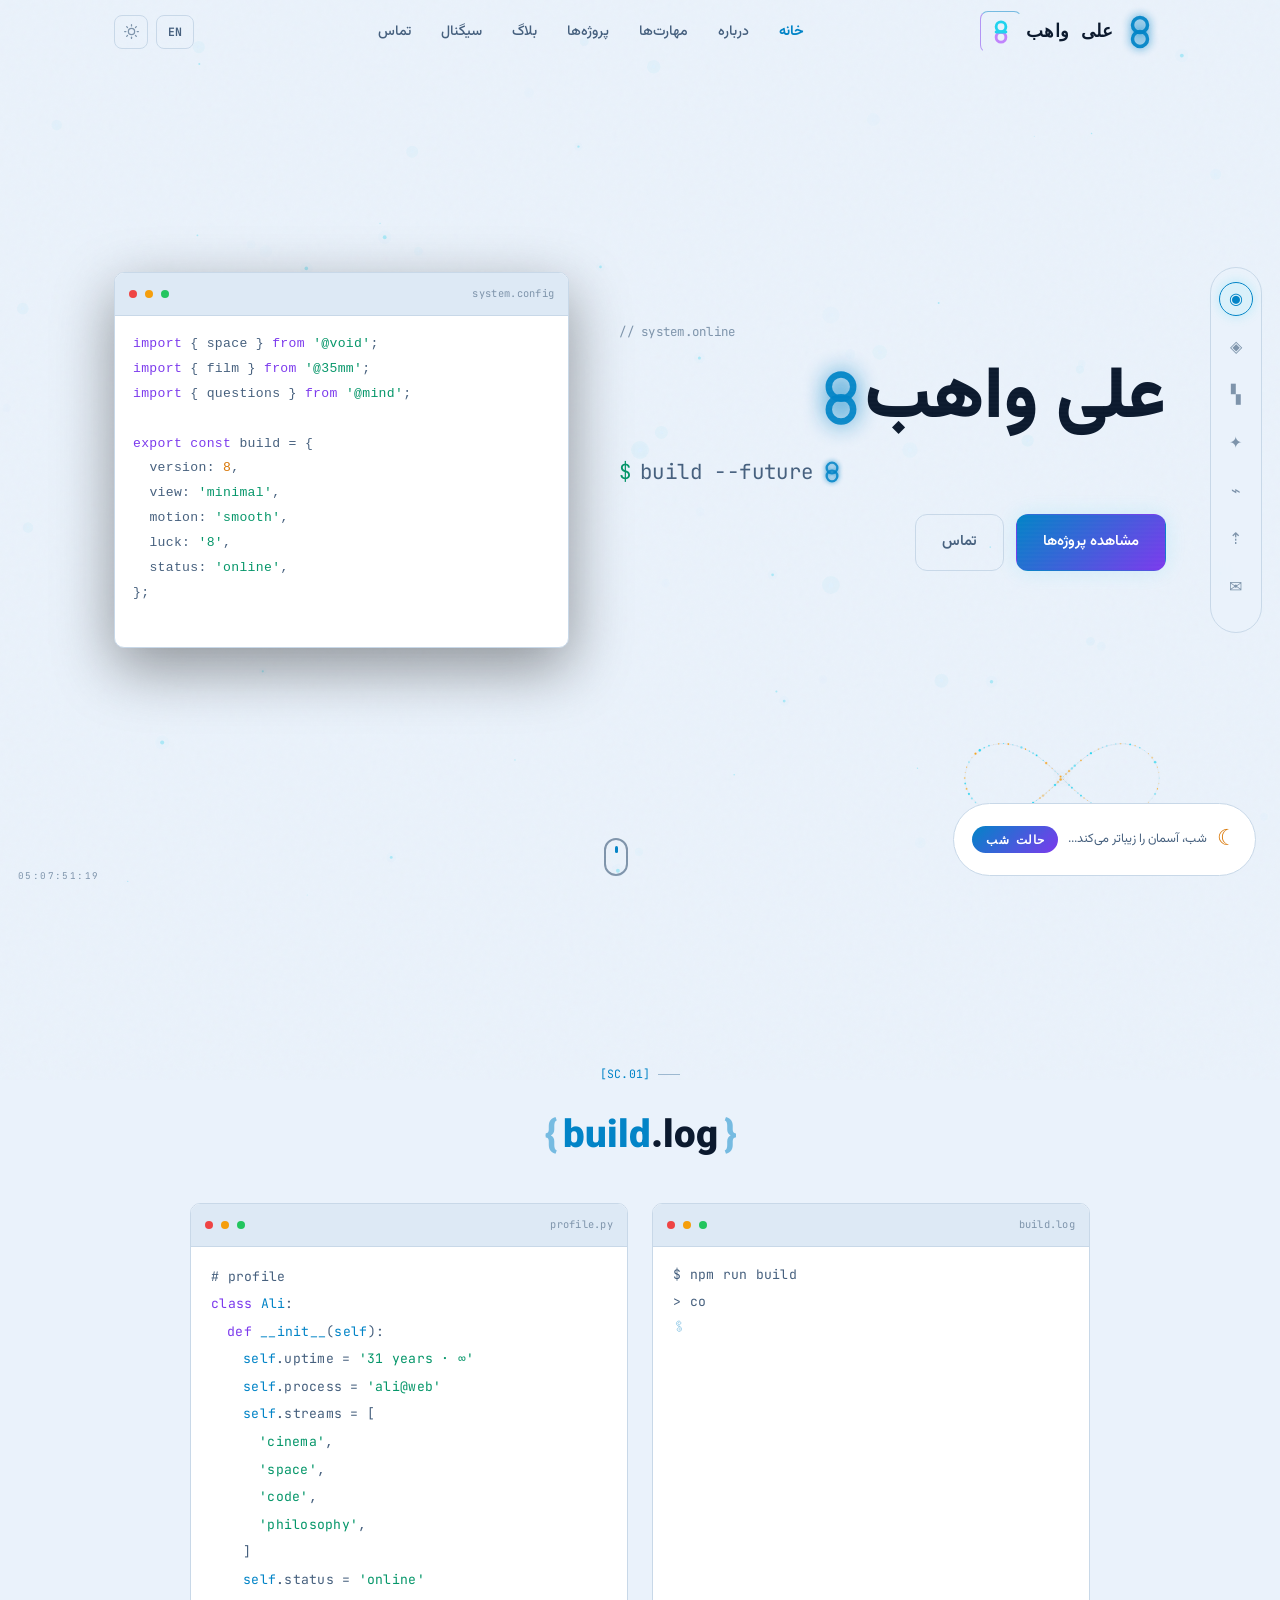
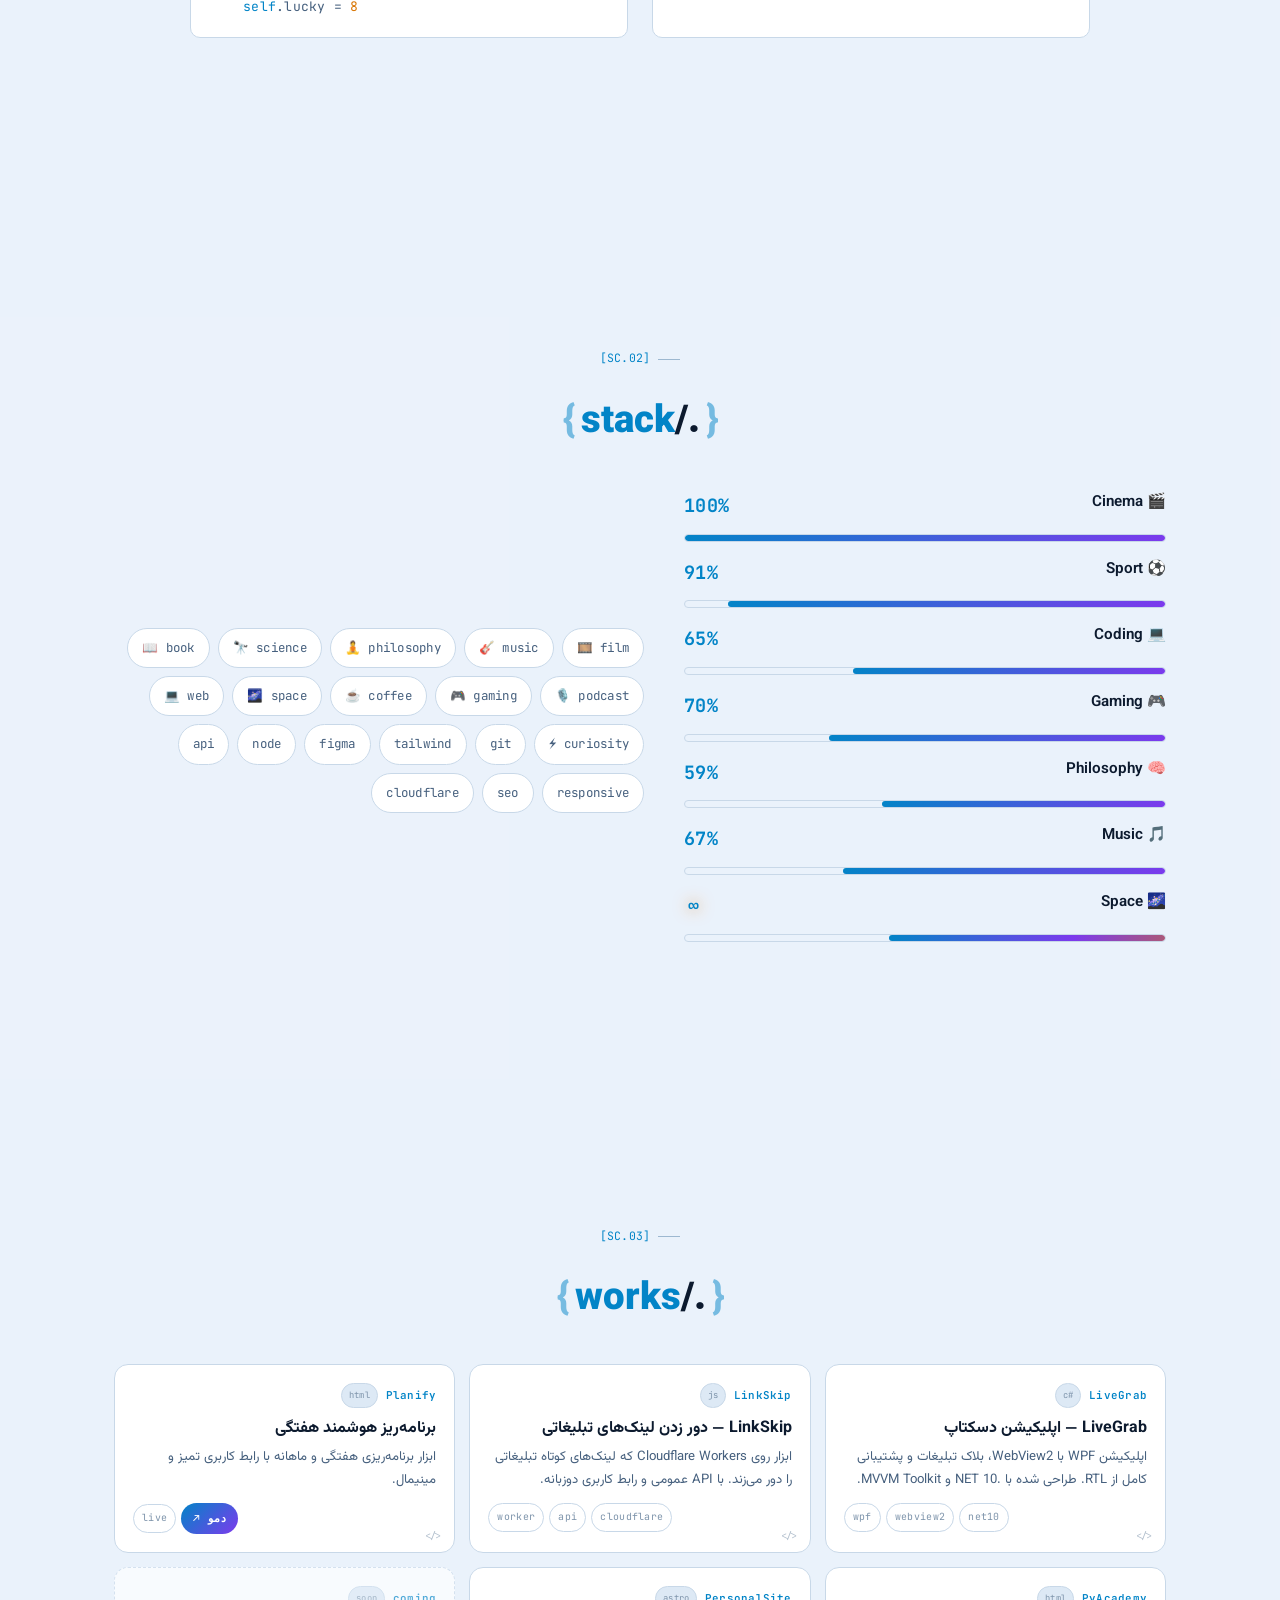
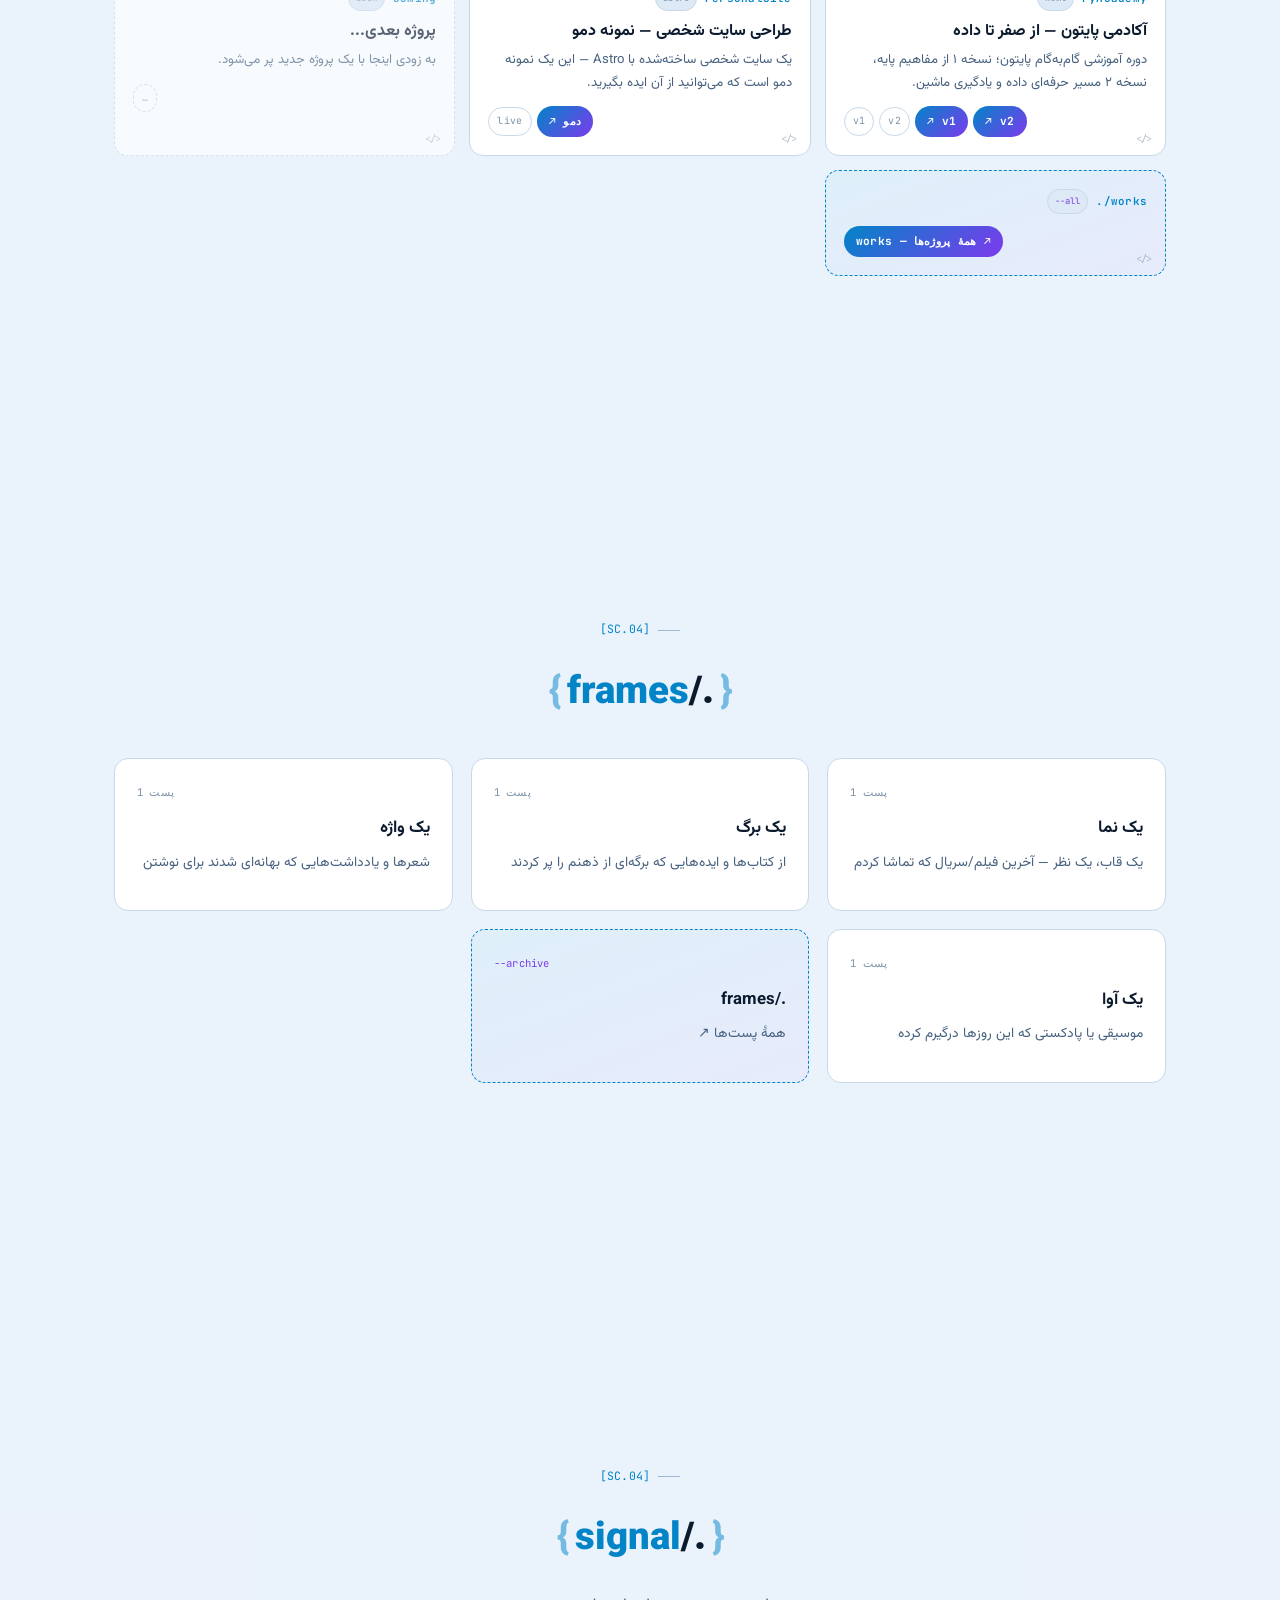
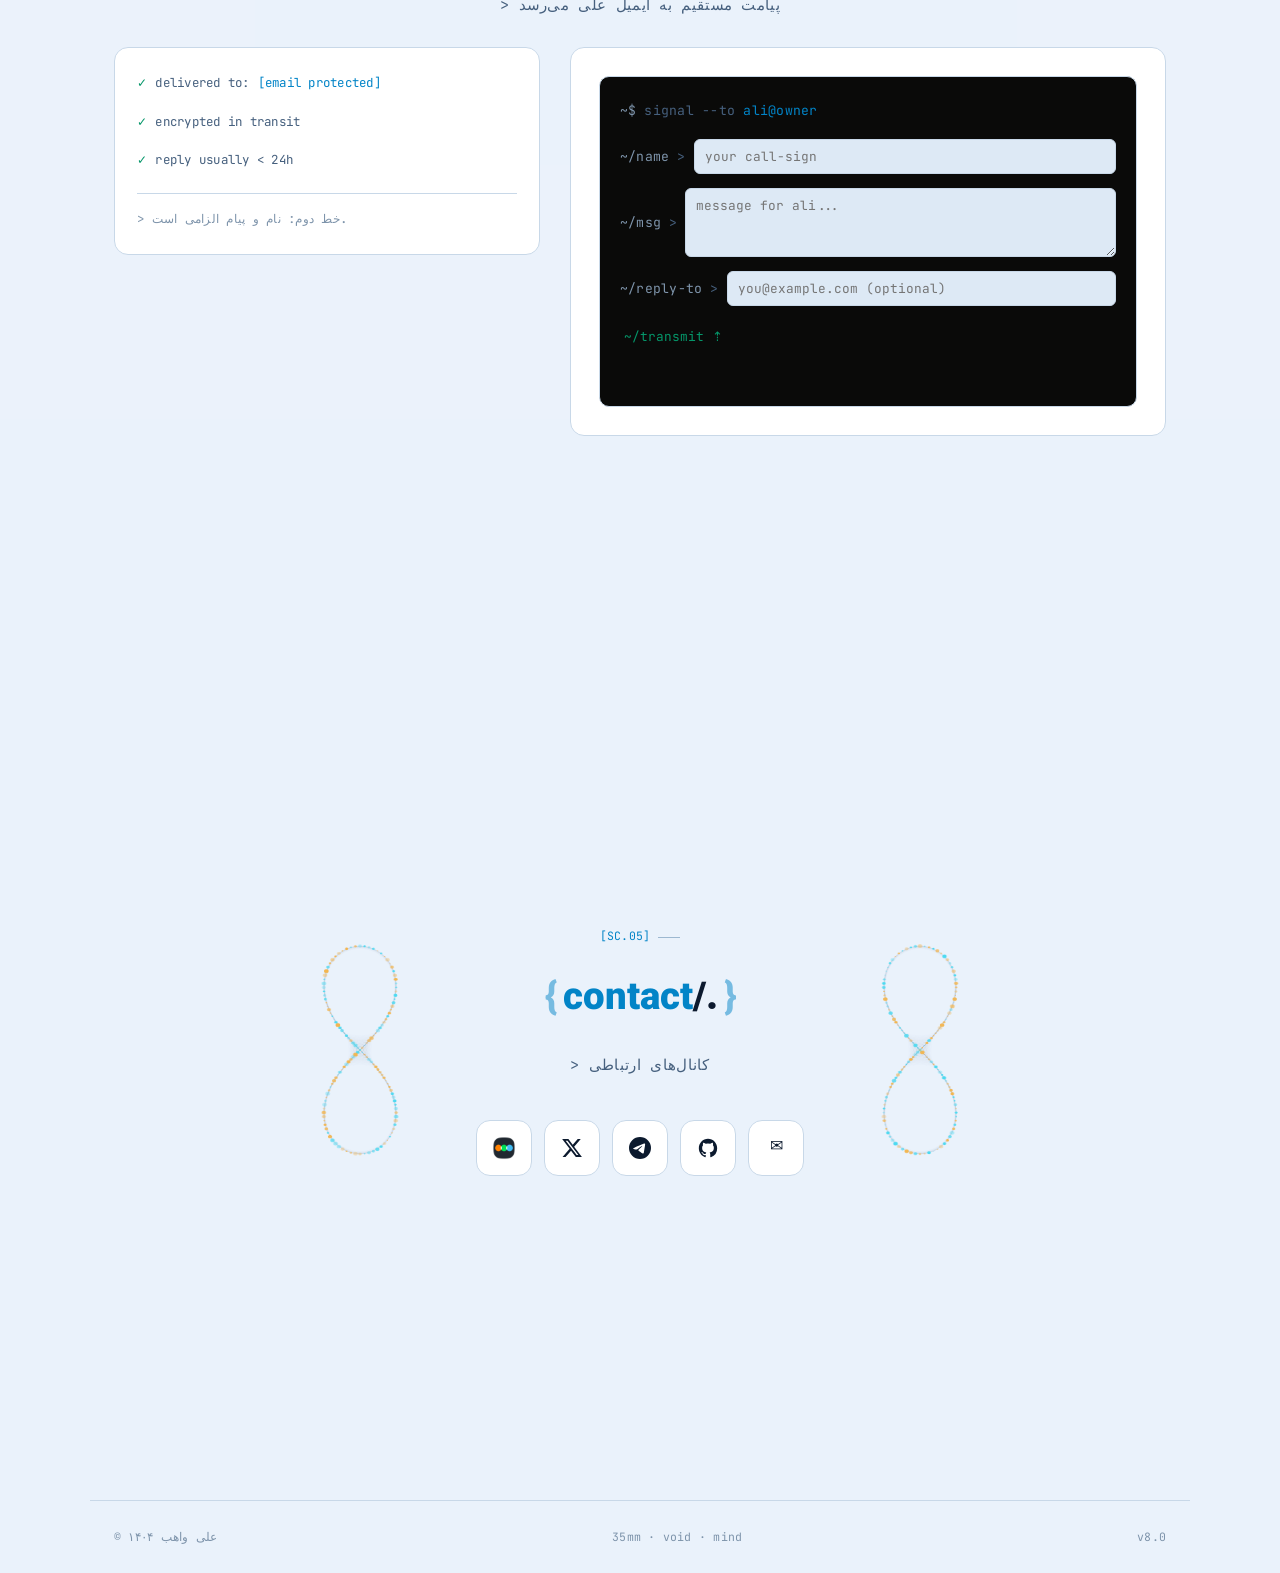
==== commit 417377fa: "Profile: uptime/process/streams/online + build card styled like profile" ====
--- a/index.html
+++ b/index.html
@@ -122,14 +122,6 @@
                     <a href="#projects" class="btn btn--primary" data-i18n="hero-cta1">مشاهده پروژه‌ها</a>
                     <a href="#contact" class="btn btn--ghost" data-i18n="hero-cta2">تماس</a>
                 </div>
-                <div class="hero__socials">
-                    <div class="hero__term" id="hero-term">
-                        <div class="hero__term-head mono"><span class="c-green">✓</span> ~/ali <span class="hero__term-caret" id="term-caret">▍</span></div>
-                        <div class="hero__term-body mono" id="term-body">
-                            <div class="hero__term-line c-dim">&gt; type <span class="c-cyan">help</span> to begin...</div>
-                        </div>
-                    </div>
-                </div>
             </div>
 
             <div class="hero__codeblock mono" aria-hidden="true">
@@ -161,6 +153,11 @@
             </div>
             <div class="about reveal">
                 <div class="about__code mono" id="build-log">
+                <div class="about__code-head">
+                    <span class="dot dot--r"></span><span class="dot dot--y"></span><span class="dot dot--g"></span>
+                    <span class="about__profile-title">build.log</span>
+                </div>
+                <div class="about__code-body">
                     <div class="about__line"><span class="c-dim">$</span> npm run build</div>
                     <div class="about__line"><span class="c-dim">&gt;</span> compiling ideas...</div>
                     <div class="about__line"><span class="c-green">✓</span> space.linked <span class="c-dim">@void</span></div>
@@ -172,21 +169,22 @@
                     <div class="about__line about__inf-line"><span class="c-green">✓</span> build complete <span class="c-dim">— 0 errors,</span><span class="about__inf-sym"> ∞ </span><span class="c-dim">ideas</span></div>
                     <span class="about__cursor" id="build-cursor"><svg width="12" height="16" viewBox="0 0 100 130"><path d="M50 66 L45.4 65.2 L41.1 63.5 L37.3 61 L34.1 57.9 L31.6 54.3 L29.9 50.3 L29 46.2 L29 42 L29.8 38 L31.3 34.3 L33.5 31 L36.2 28.2 L39.4 26.1 L42.8 24.7 L46.4 24 L50 24 L53.4 24.7 L56.6 26.1 L59.4 28 L61.7 30.3 L63.4 33 L64.6 36 L65.1 39 L65 42 L64.3 44.9 L63.2 47.5 L61.5 49.7 L59.5 51.5 L57.3 52.9 L54.9 53.8 L52.4 54.1 L50 54 L47.7 53.4 L45.7 52.4 L44 51 L42.6 49.4 L41.6 47.6 L41 45.7 L40.8 43.8 L41 42 L41.5 40.3 L42.4 38.8 L43.5 37.6 L44.7 36.7 L46 36.1 L47.4 35.8 L48.8 35.7 L50 36" fill="none" stroke="currentColor" stroke-width="3" stroke-linecap="round"/><path d="M50 68 L54.6 68.8 L58.9 70.5 L62.7 73 L65.9 76.1 L68.4 79.7 L70.1 83.7 L71 87.8 L71 92 L70.2 96 L68.7 99.7 L66.5 103 L63.8 105.8 L60.6 107.9 L57.2 109.3 L53.6 110 L50 110 L46.6 109.3 L43.4 107.9 L40.6 106 L38.3 103.7 L36.6 101 L35.4 98 L34.9 95 L35 92 L35.7 89.1 L36.8 86.5 L38.5 84.3 L40.5 82.5 L42.7 81.1 L45.1 80.2 L47.6 79.9 L50 80 L52.3 80.6 L54.3 81.6 L56 83 L57.4 84.6 L58.4 86.4 L59 88.3 L59.2 90.2 L59 92 L58.5 93.7 L57.6 95.2 L56.5 96.4 L55.3 97.3 L54 97.9 L52.6 98.2 L51.2 98.3 L50 98" fill="none" stroke="currentColor" stroke-width="3" stroke-linecap="round"/></svg></span>
                 </div>
+            </div>
                 <div class="about__profile mono">
                     <div class="about__profile-head"><span class="dot dot--r"></span><span class="dot dot--y"></span><span class="dot dot--g"></span><span class="about__profile-title">profile.py</span></div>
                     <div class="about__profile-body">
                         <div class="about__pl"><span class="c-dim">#</span> <span class="c-dim">profile</span></div>
                         <div class="about__pl"><span class="c-keyword">class</span> <span class="c-var">Ali</span>:</div>
                         <div class="about__pl about__pl--indent"><span class="c-keyword">def</span> <span class="c-var">__init__</span>(<span class="c-var">self</span>):</div>
-                        <div class="about__pl about__pl--indent2"><span class="c-var">self</span>.age = <span class="c-num">31</span></div>
-                        <div class="about__pl about__pl--indent2"><span class="c-var">self</span>.craft = <span class="c-string">'developer'</span></div>
-                        <div class="about__pl about__pl--indent2"><span class="c-var">self</span>.interests = [</div>
+                        <div class="about__pl about__pl--indent2"><span class="c-var">self</span>.uptime = <span class="c-string">'31 years · ∞'</span></div>
+                        <div class="about__pl about__pl--indent2"><span class="c-var">self</span>.process = <span class="c-string">'ali@web'</span></div>
+                        <div class="about__pl about__pl--indent2"><span class="c-var">self</span>.streams = [</div>
                         <div class="about__pl about__pl--indent3"><span class="c-string">'cinema'</span>,</div>
                         <div class="about__pl about__pl--indent3"><span class="c-string">'space'</span>,</div>
                         <div class="about__pl about__pl--indent3"><span class="c-string">'code'</span>,</div>
                         <div class="about__pl about__pl--indent3"><span class="c-string">'philosophy'</span>,</div>
                         <div class="about__pl about__pl--indent2">]</div>
-                        <div class="about__pl about__pl--indent2"><span class="c-var">self</span>.status = <span class="c-string">'building'</span></div>
+                        <div class="about__pl about__pl--indent2"><span class="c-var">self</span>.status = <span class="c-string">'online'</span></div>
                         <div class="about__pl about__pl--indent2"><span class="c-var">self</span>.lucky = <span class="c-num">8</span></div>
                     </div>
                 </div>
--- a/css/style.css
+++ b/css/style.css
@@ -197,74 +197,6 @@
 .hero__type-cursor{color:var(--cyan);margin-inline-start:2px;animation:blink .8s infinite}
 
 .hero__cta{display:flex;gap:12px;flex-wrap:wrap;margin-bottom:30px}
-.hero__socials{display:flex;gap:8px;align-items:center;justify-content:center}
-.hero__term{
-    width:100%;
-    max-width:520px;
-    background:#0a0a09;
-    border:1px solid var(--line);
-    border-radius:var(--radius-sm);
-    overflow:hidden;
-    font-family:var(--mono);
-    direction:ltr;
-    text-align:left;
-}
-.hero__term-head{
-    display:flex;
-    align-items:center;
-    gap:8px;
-    padding:8px 14px;
-    background:var(--bg-alt);
-    border-bottom:1px solid var(--line);
-    font-size:.72rem;
-    color:var(--text-muted);
-}
-.hero__term-caret{color:var(--cyan);animation:blink 1s infinite}
-.hero__term-body{padding:12px 14px;font-size:.78rem;line-height:1.9;min-height:52px}
-.hero__term-line{color:var(--text-muted);word-break:break-word}
-.hero__term-in{display:flex;align-items:center;gap:6px}
-.hero__term-input{
-    flex:1;min-width:0;background:transparent;border:none;outline:none;
-    color:var(--text);font-family:var(--mono);font-size:.78rem;caret-color:var(--cyan);
-}
-.hero__term-output{margin-top:6px}
-.hero__term-out{color:var(--text-muted)}
-.hero__term-link{color:var(--cyan);text-decoration:underline;font-size:.72rem}
-.hero__interactive{
-    display:inline-flex;
-    align-items:center;
-    gap:10px;
-    padding:10px 22px;
-    border:1px solid var(--line);
-    border-radius:99px;
-    background:var(--bg-alt);
-    cursor:pointer;
-    user-select:none;
-    transition:border-color .3s,box-shadow .3s,transform .3s;
-    font-family:var(--mono);
-}
-.hero__interactive:hover{
-    border-color:var(--cyan);
-    box-shadow:0 0 24px rgba(34,211,238,.25);
-    transform:translateY(-2px);
-}
-.hero__interactive-sym{
-    font-size:1.15rem;
-    color:var(--cyan);
-    font-weight:700;
-    line-height:1;
-}
-.hero__interactive-num{
-    font-size:1.1rem;
-    color:var(--purple);
-    font-weight:700;
-    min-width:18px;
-    text-align:center;
-    display:inline-block;
-    transition:transform .3s;
-}
-.hero__interactive.active .hero__interactive-num{animation:bump .4s ease}
-@keyframes bump{0%{transform:scale(1)}40%{transform:scale(1.4)}100%{transform:scale(1)}}
 .social{width:38px;height:38px;display:grid;place-items:center;border-radius:10px;border:1px solid var(--line);color:var(--text-muted);transition:all .3s}
 .social:hover{color:var(--cyan);border-color:var(--cyan);box-shadow:0 0 20px rgba(34,211,238,.15)}
 
@@ -312,7 +244,9 @@
 
 /* ============ ABOUT (build log) ============ */
 .about{max-width:900px;margin:0 auto;display:grid;grid-template-columns:1fr 1fr;gap:24px;align-items:stretch}
-.about__code{background:var(--card);border:1px solid var(--line);border-radius:var(--radius-sm);padding:22px 24px;font-size:.82rem;line-height:2.3;direction:ltr;text-align:left;font-family:var(--mono);min-height:100%}
+.about__code{background:var(--card);border:1px solid var(--line);border-radius:var(--radius-sm);overflow:hidden;font-size:.82rem;line-height:2.1;direction:ltr;text-align:left;font-family:var(--mono);min-height:100%;display:flex;flex-direction:column}
+.about__code-head{display:flex;align-items:center;gap:8px;padding:10px 14px;border-bottom:1px solid var(--line);background:var(--bg-alt)}
+.about__code-body{padding:14px 20px;flex:1;line-height:2.1}
 .about__profile{background:var(--card);border:1px solid var(--line);border-radius:var(--radius-sm);overflow:hidden;font-size:.82rem;line-height:2.1;direction:ltr;text-align:left;min-height:100%;display:flex;flex-direction:column}
 .about__profile-head{display:flex;align-items:center;gap:8px;padding:10px 14px;border-bottom:1px solid var(--line);background:var(--bg-alt)}
 .about__profile-title{font-size:.65rem;color:var(--text-dim);margin-inline-start:auto}
@@ -537,7 +471,7 @@
 @media(max-width:900px){
     .hero__grid{grid-template-columns:1fr;text-align:center}
     .hero__desc{margin-inline:auto}
-    .hero__cta,.hero__socials{justify-content:center}
+    .hero__cta{justify-content:center}
     .hero__codeblock{display:none}
     .about,.skills,.signal{grid-template-columns:1fr}
     .signal__info{margin-top:0}
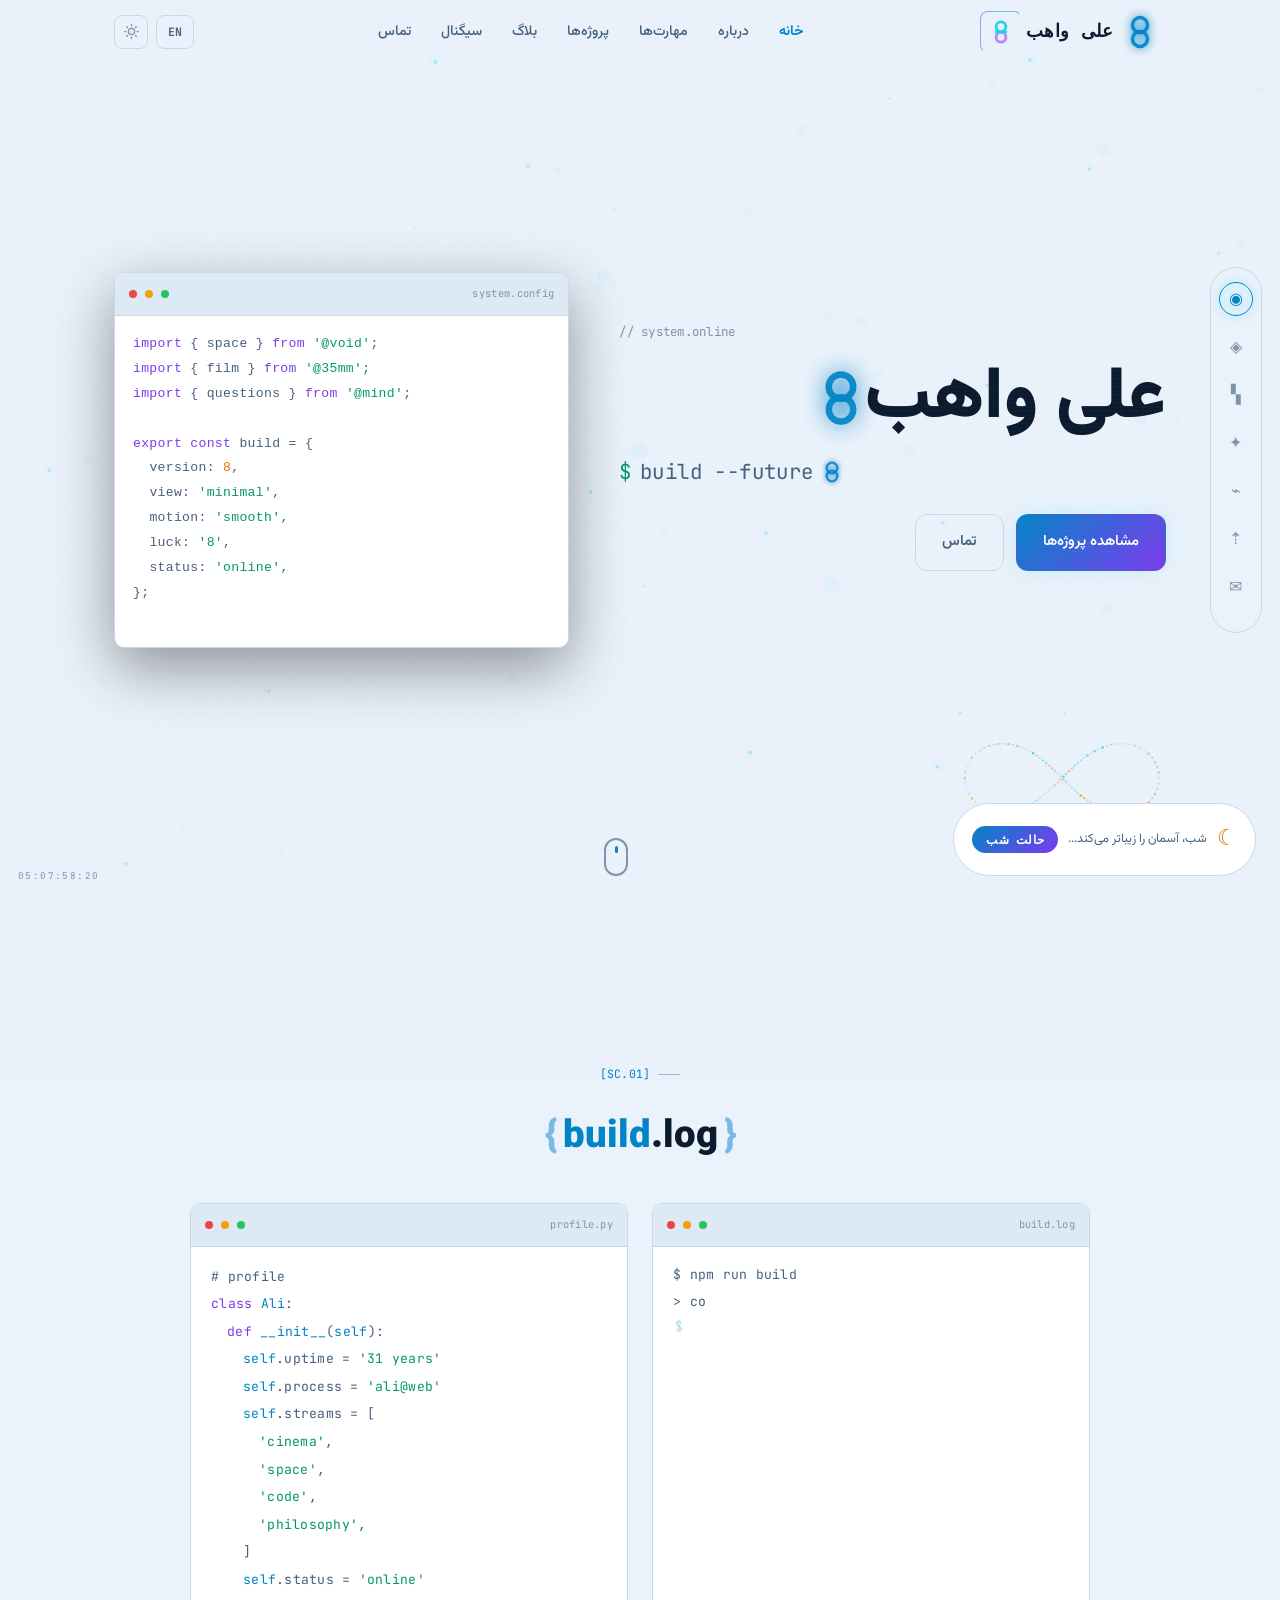
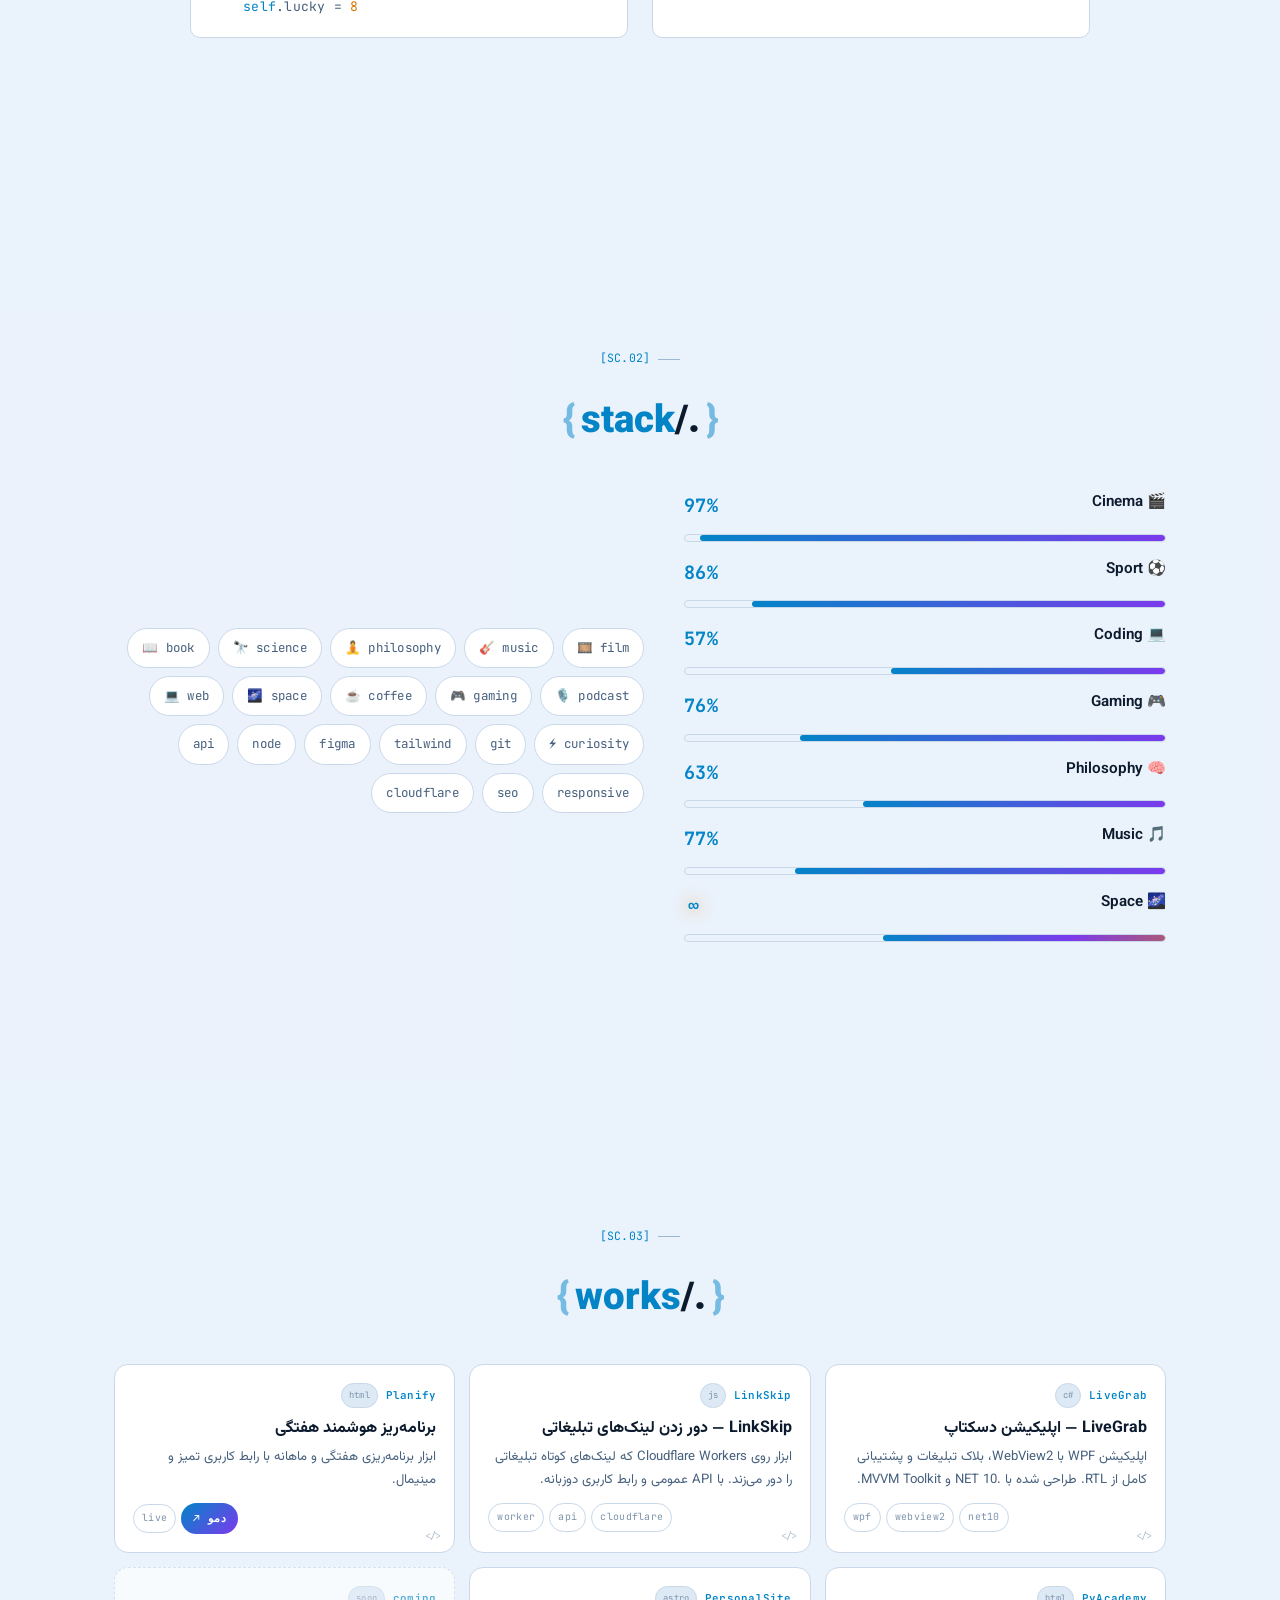
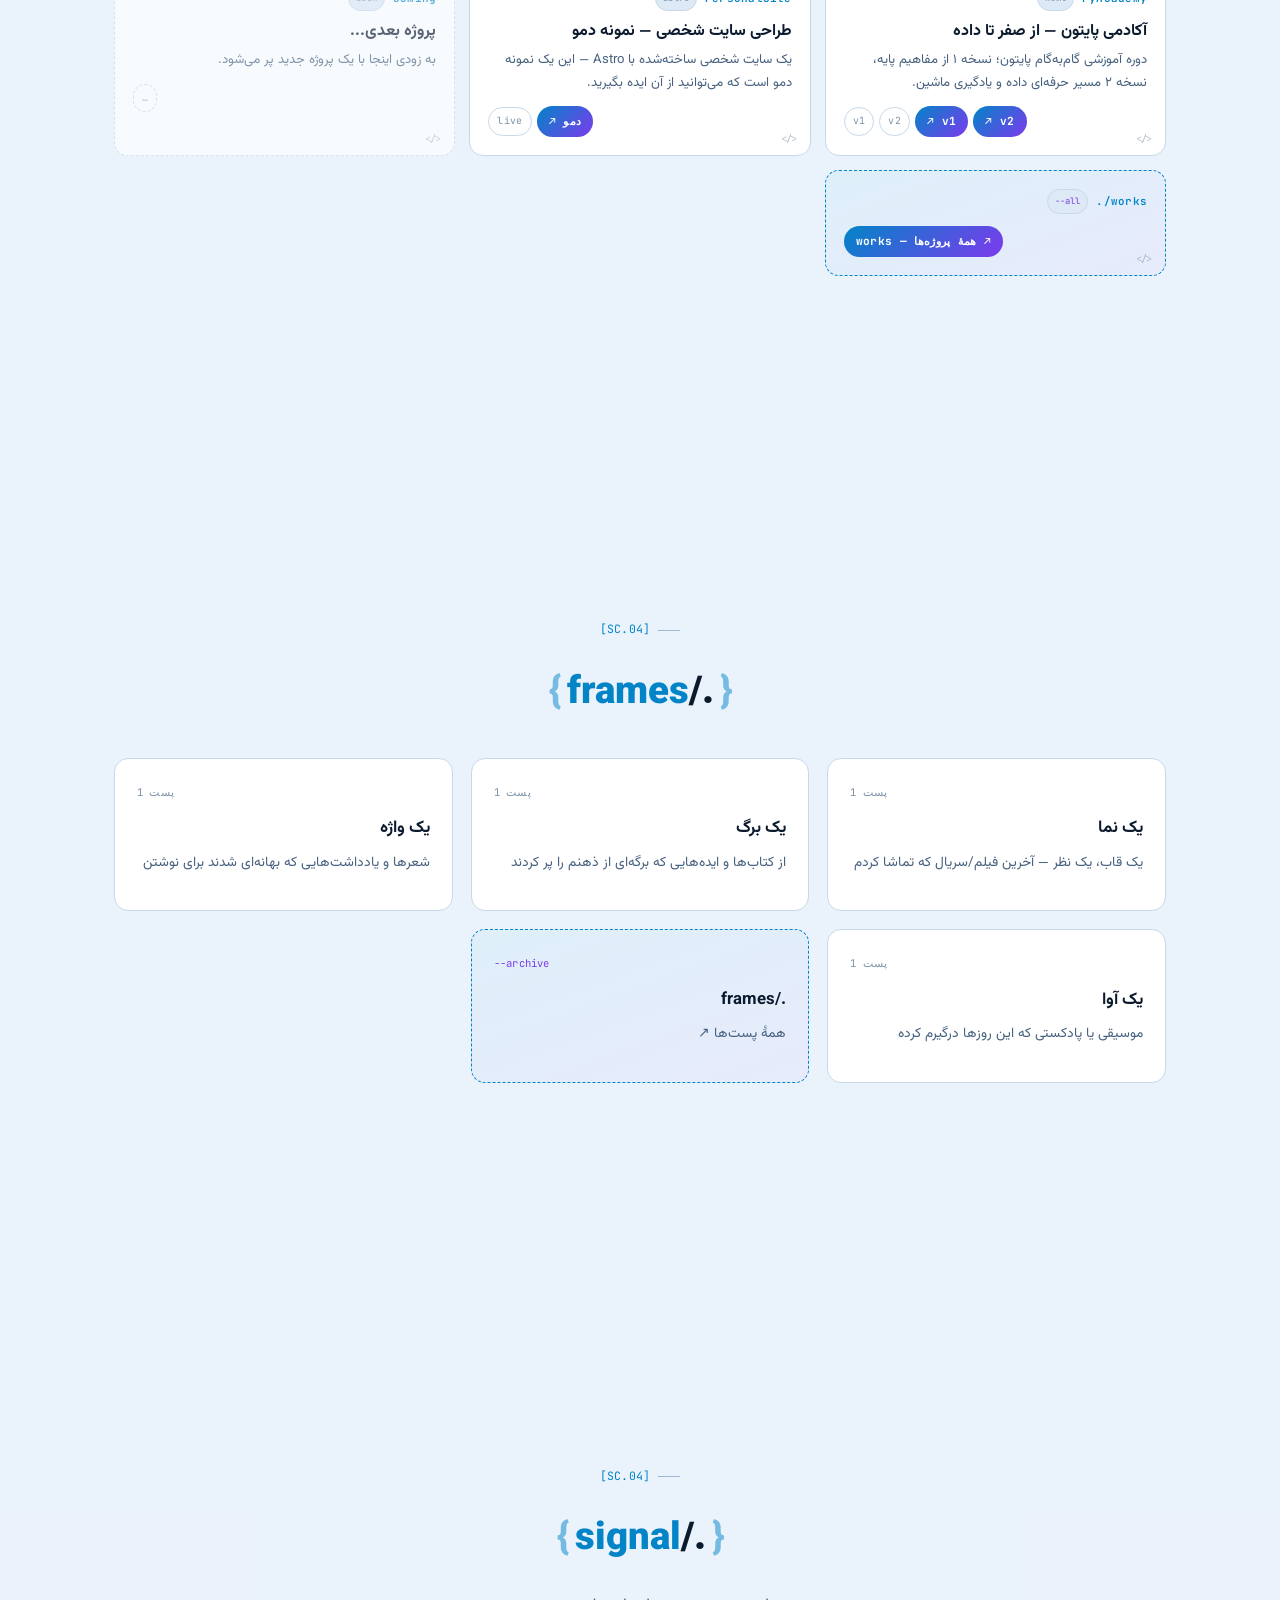
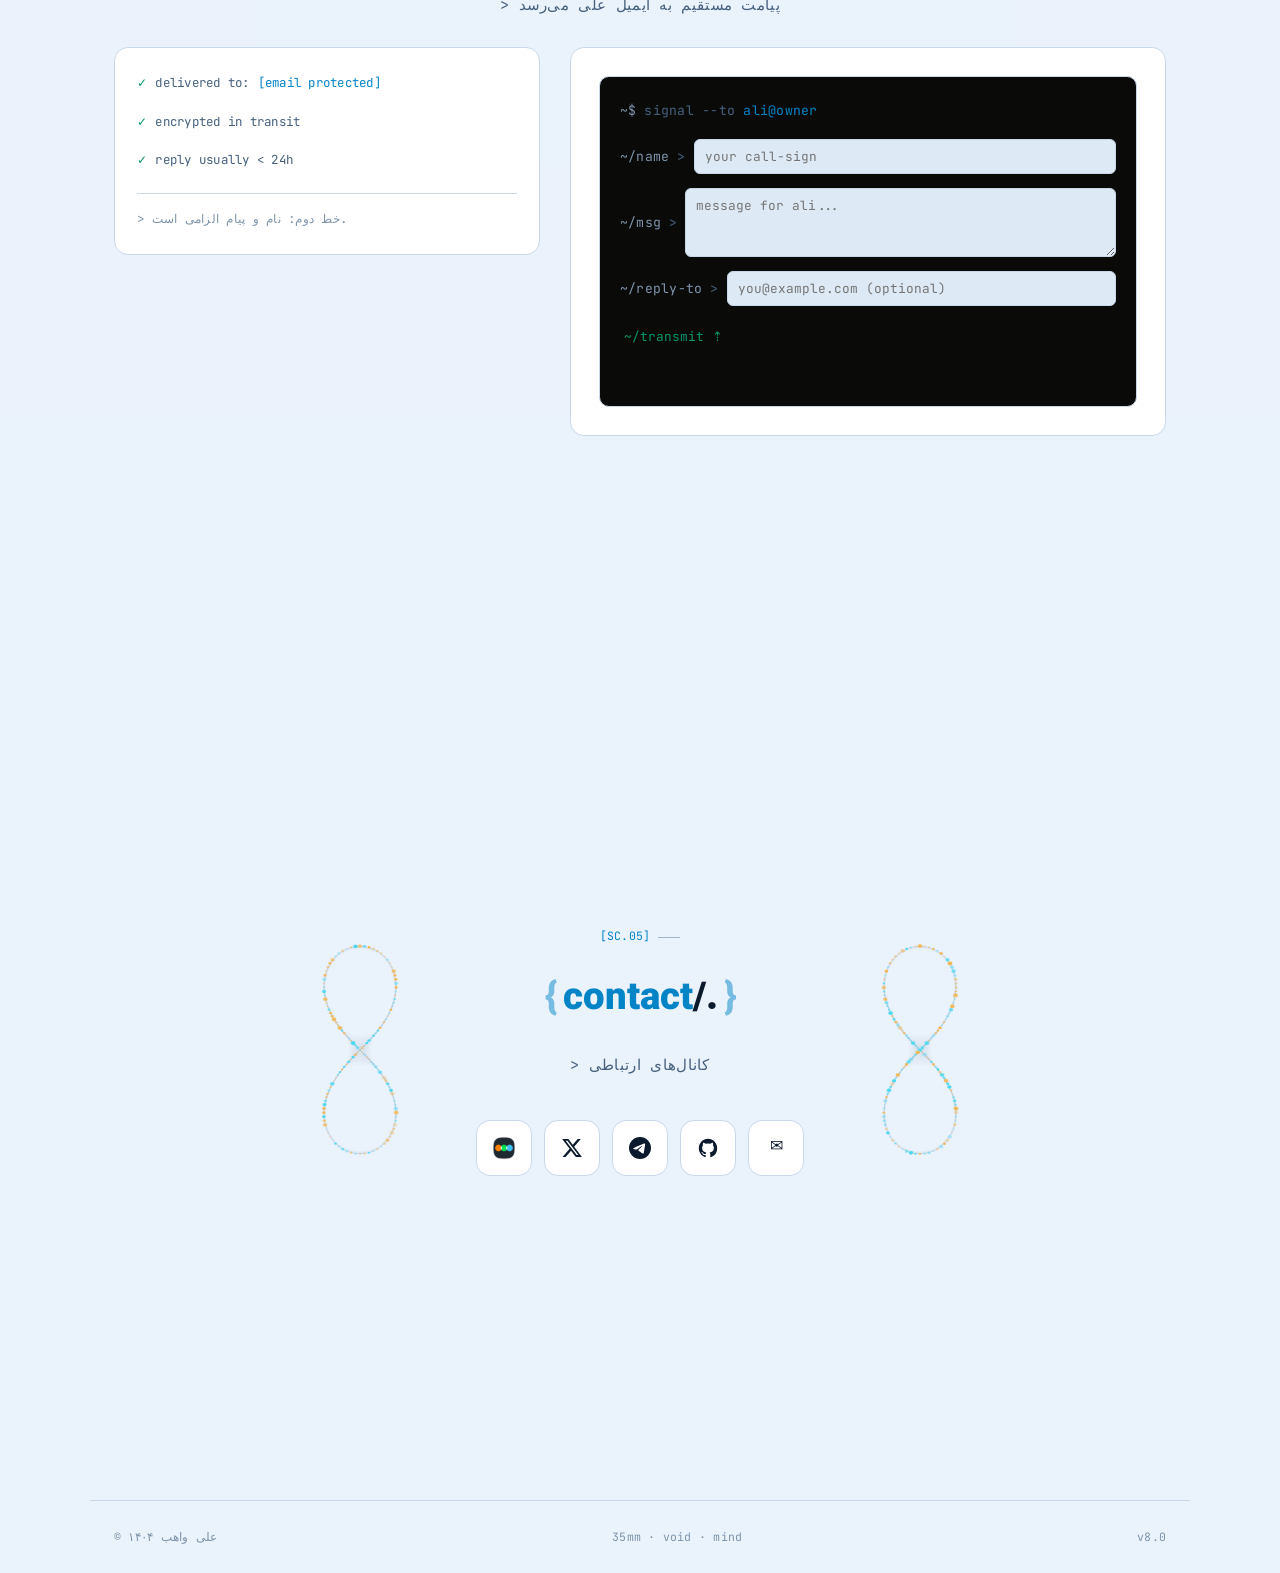
==== commit 89efc513: "Remove ∞ from profile uptime" ====
--- a/index.html
+++ b/index.html
@@ -176,7 +176,7 @@
                         <div class="about__pl"><span class="c-dim">#</span> <span class="c-dim">profile</span></div>
                         <div class="about__pl"><span class="c-keyword">class</span> <span class="c-var">Ali</span>:</div>
                         <div class="about__pl about__pl--indent"><span class="c-keyword">def</span> <span class="c-var">__init__</span>(<span class="c-var">self</span>):</div>
-                        <div class="about__pl about__pl--indent2"><span class="c-var">self</span>.uptime = <span class="c-string">'31 years · ∞'</span></div>
+                        <div class="about__pl about__pl--indent2"><span class="c-var">self</span>.uptime = <span class="c-string">'31 years'</span></div>
                         <div class="about__pl about__pl--indent2"><span class="c-var">self</span>.process = <span class="c-string">'ali@web'</span></div>
                         <div class="about__pl about__pl--indent2"><span class="c-var">self</span>.streams = [</div>
                         <div class="about__pl about__pl--indent3"><span class="c-string">'cinema'</span>,</div>
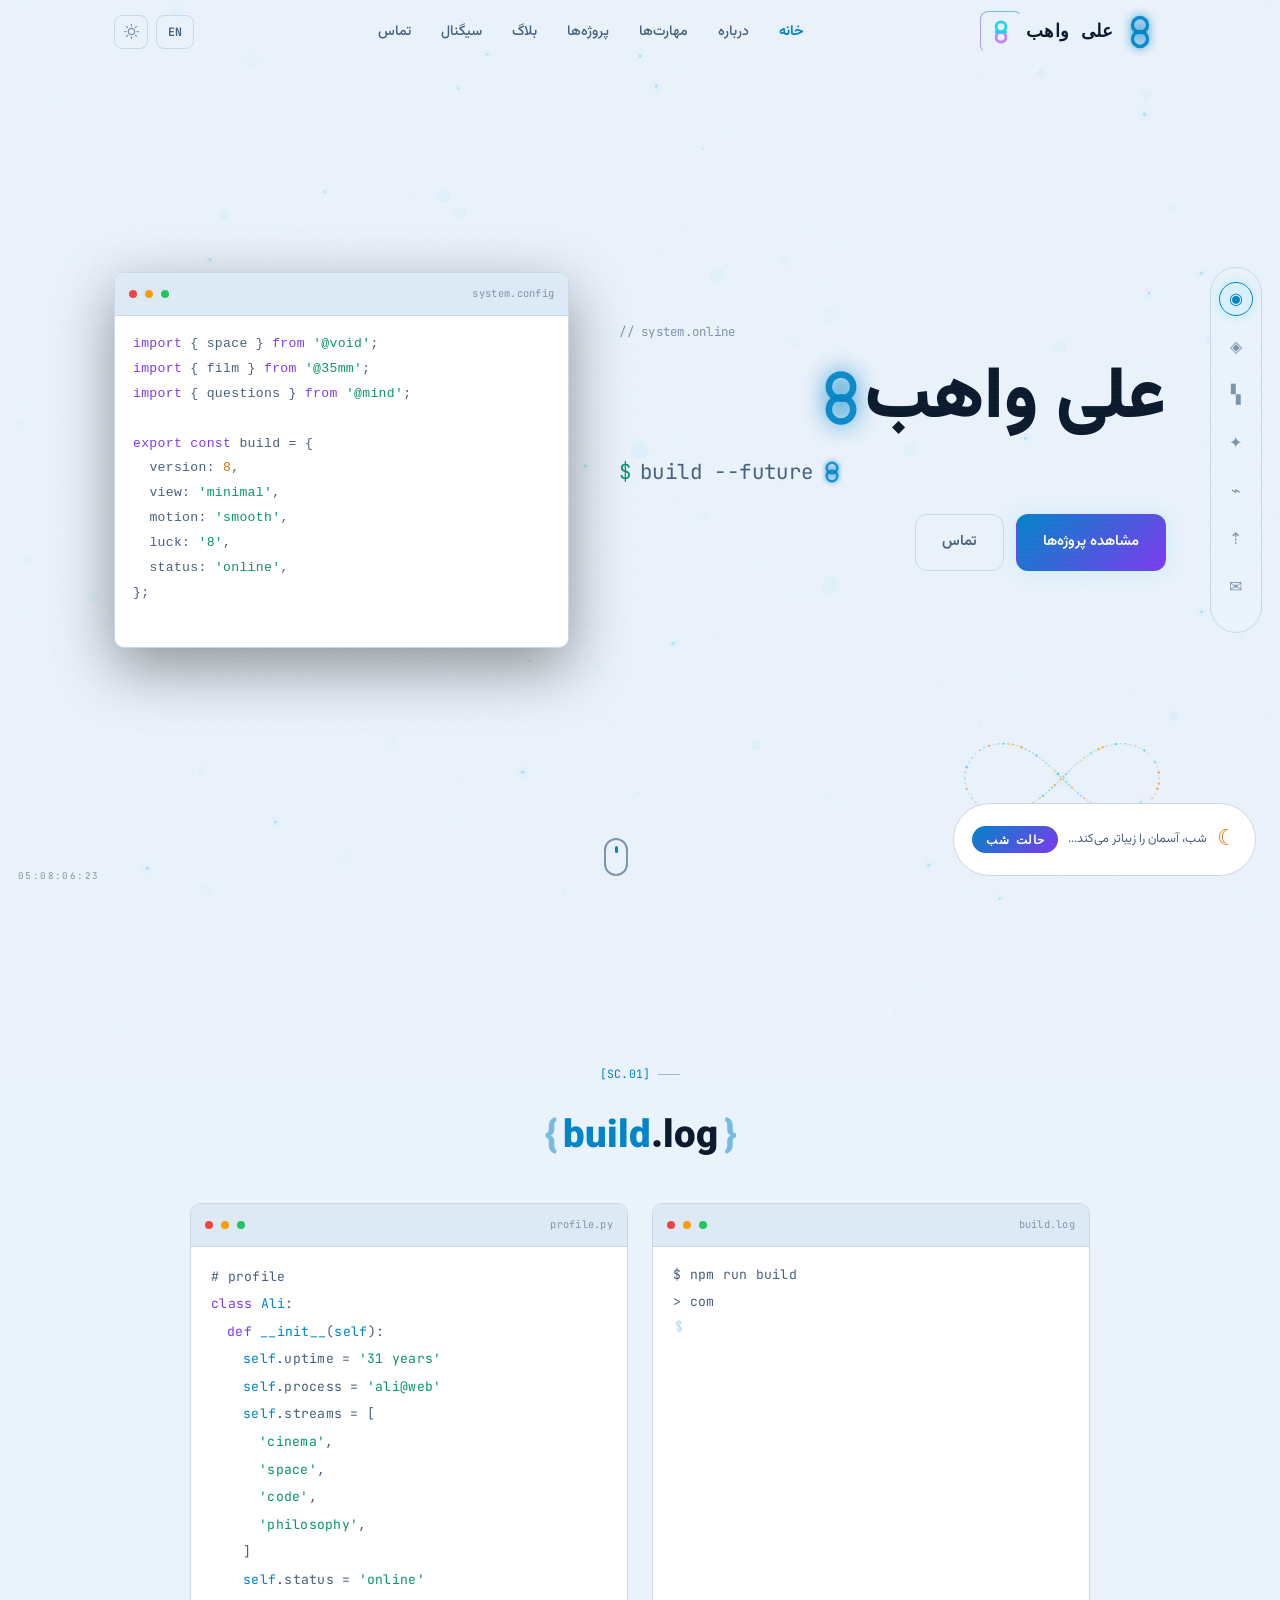
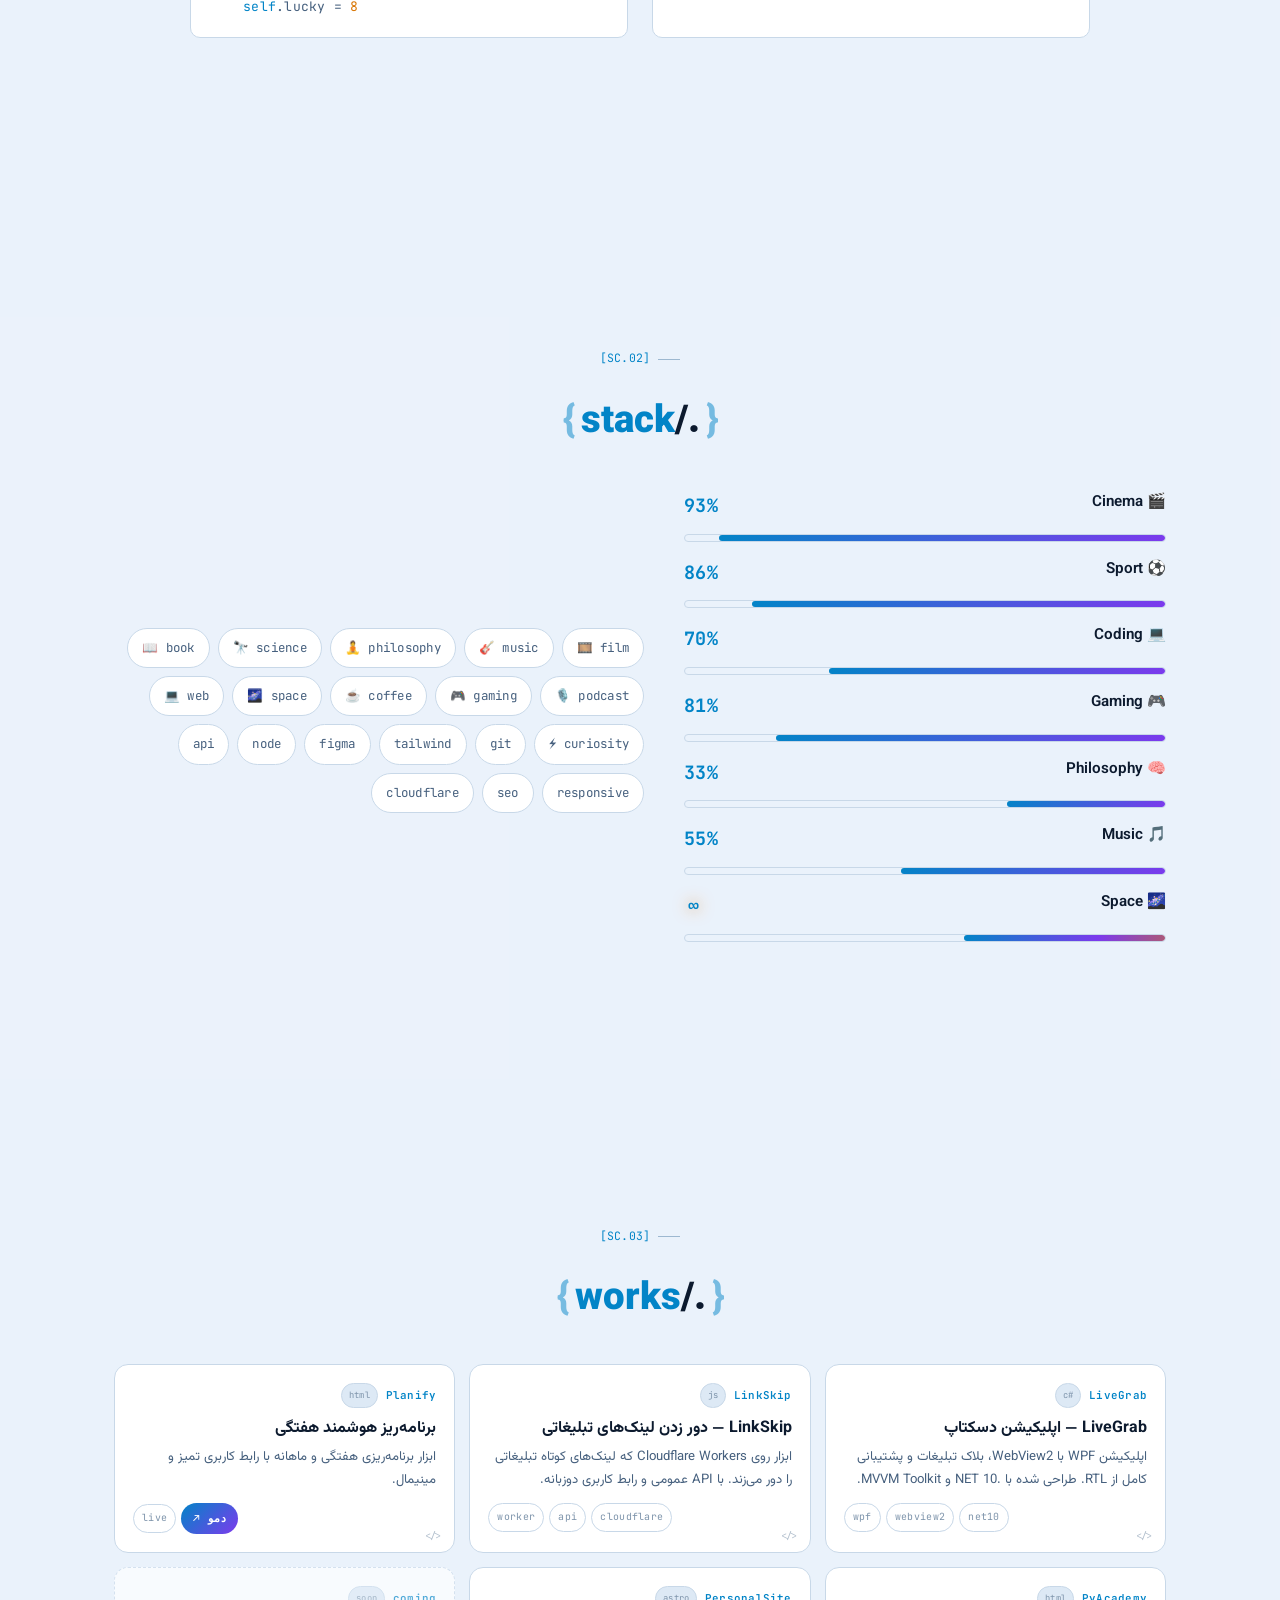
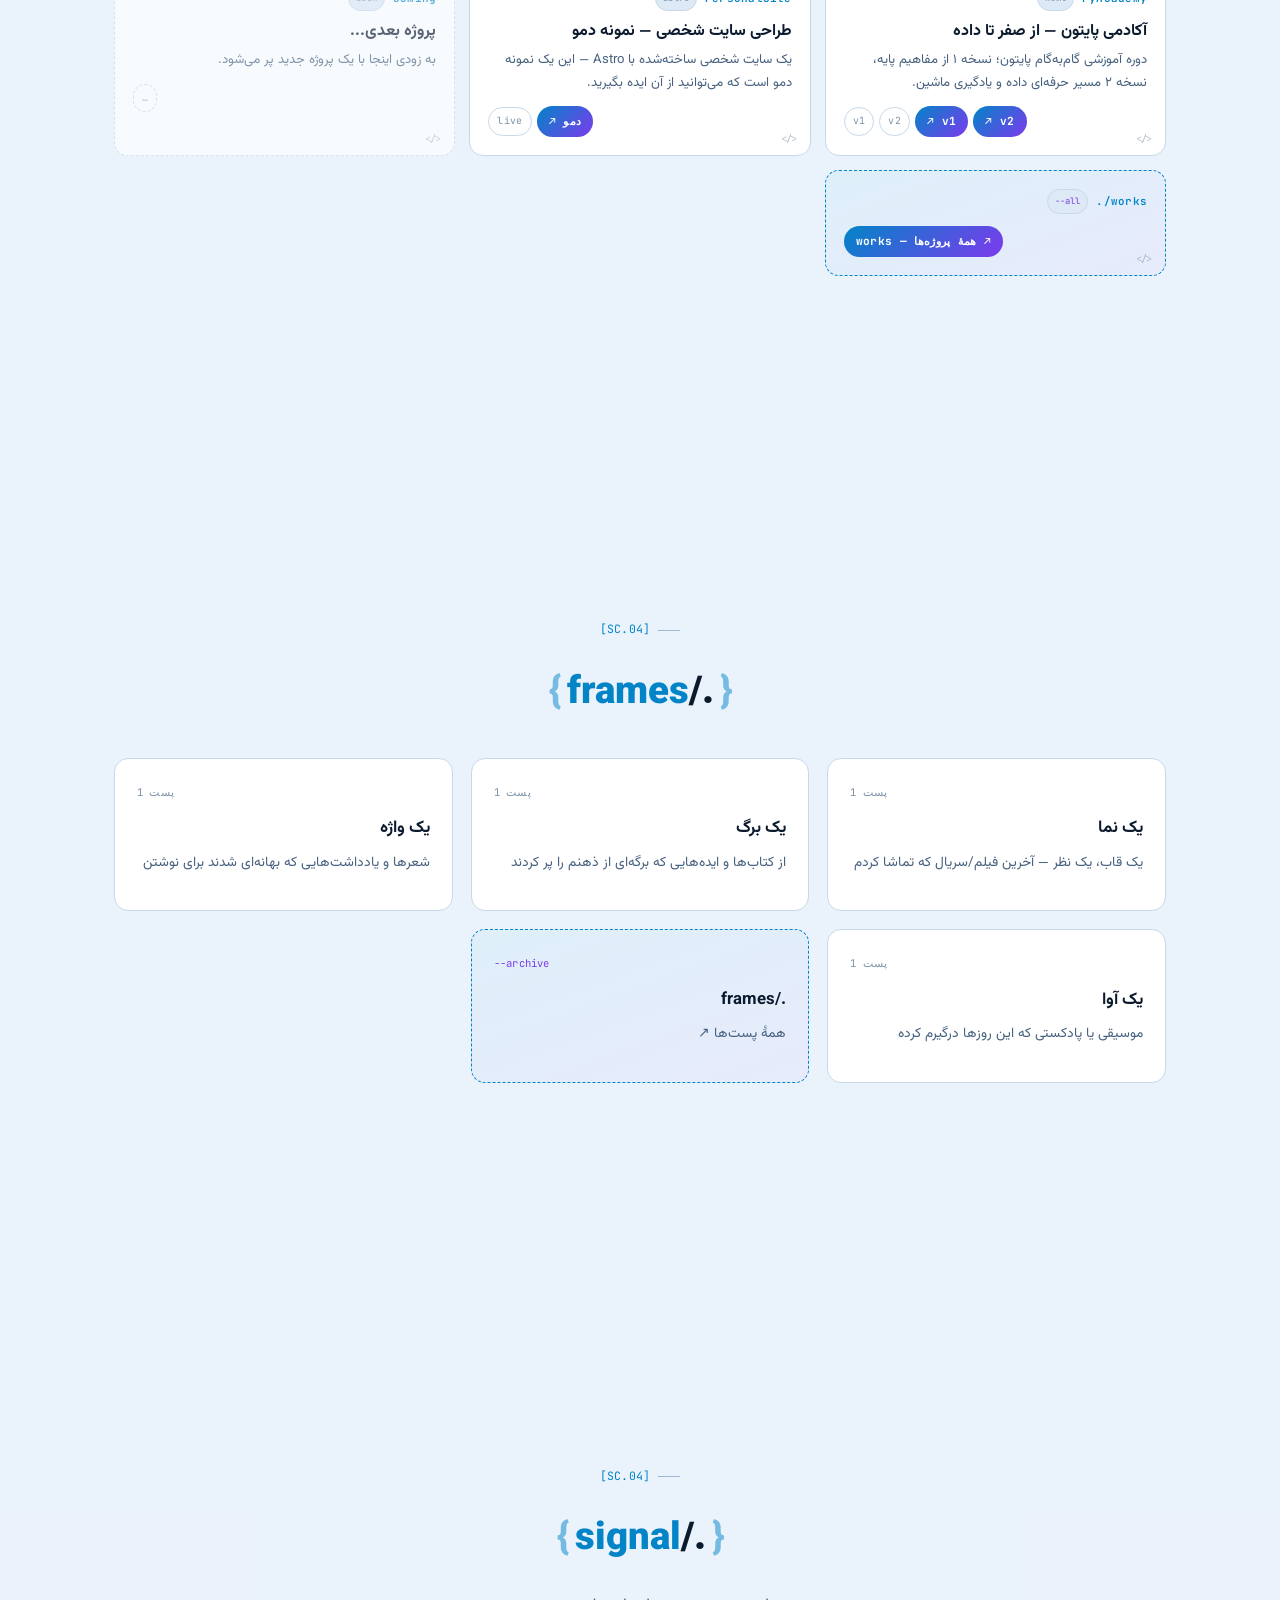
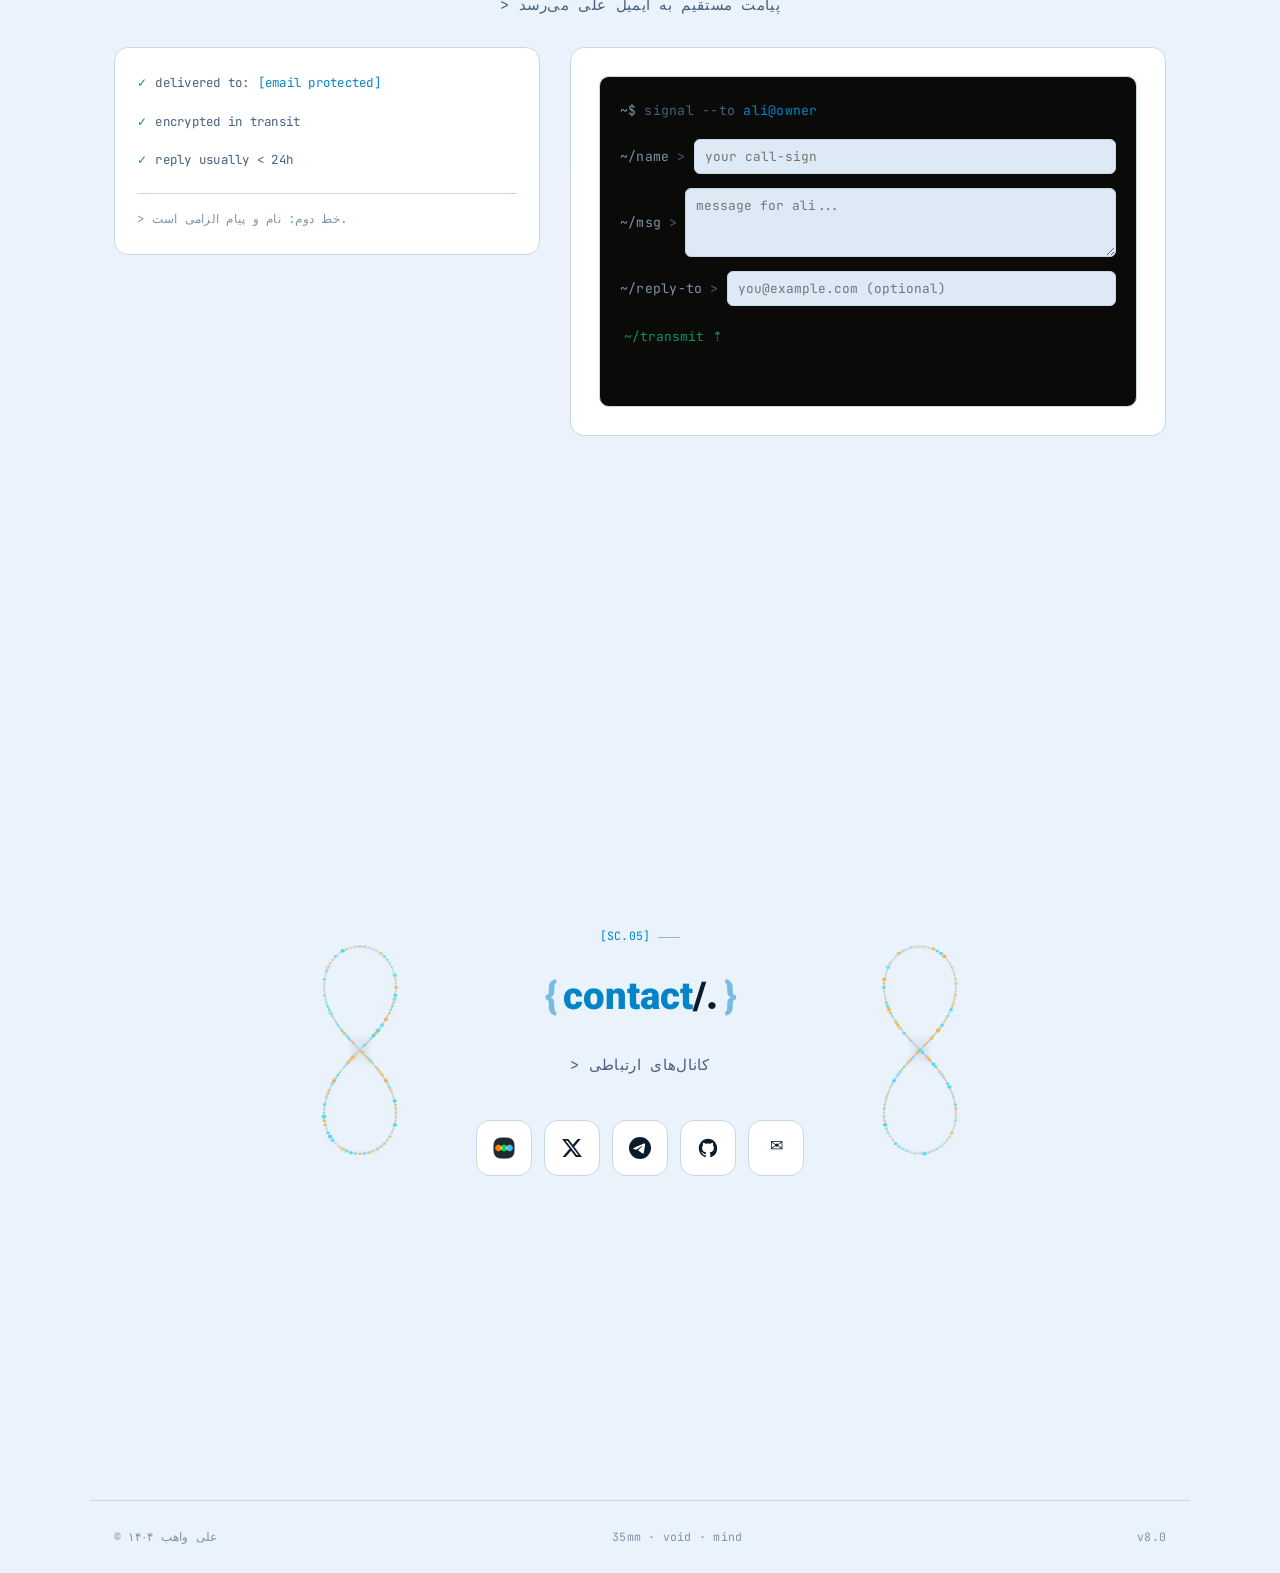
==== commit 7f0b987d: "Standardize: README + file header comments for clarity" ====
--- a/index.html
+++ b/index.html
@@ -1,3 +1,8 @@
+<!-- =============================================================
+     Ali Vaheb — Personal Site  |  Homepage
+     Sections: home, about, skills, projects, blog, signal, contact
+     Data loaded from: data/blog.json, data/projects.json
+     ============================================================= -->
 <!DOCTYPE html>
 <html lang="fa" dir="rtl">
 <head>
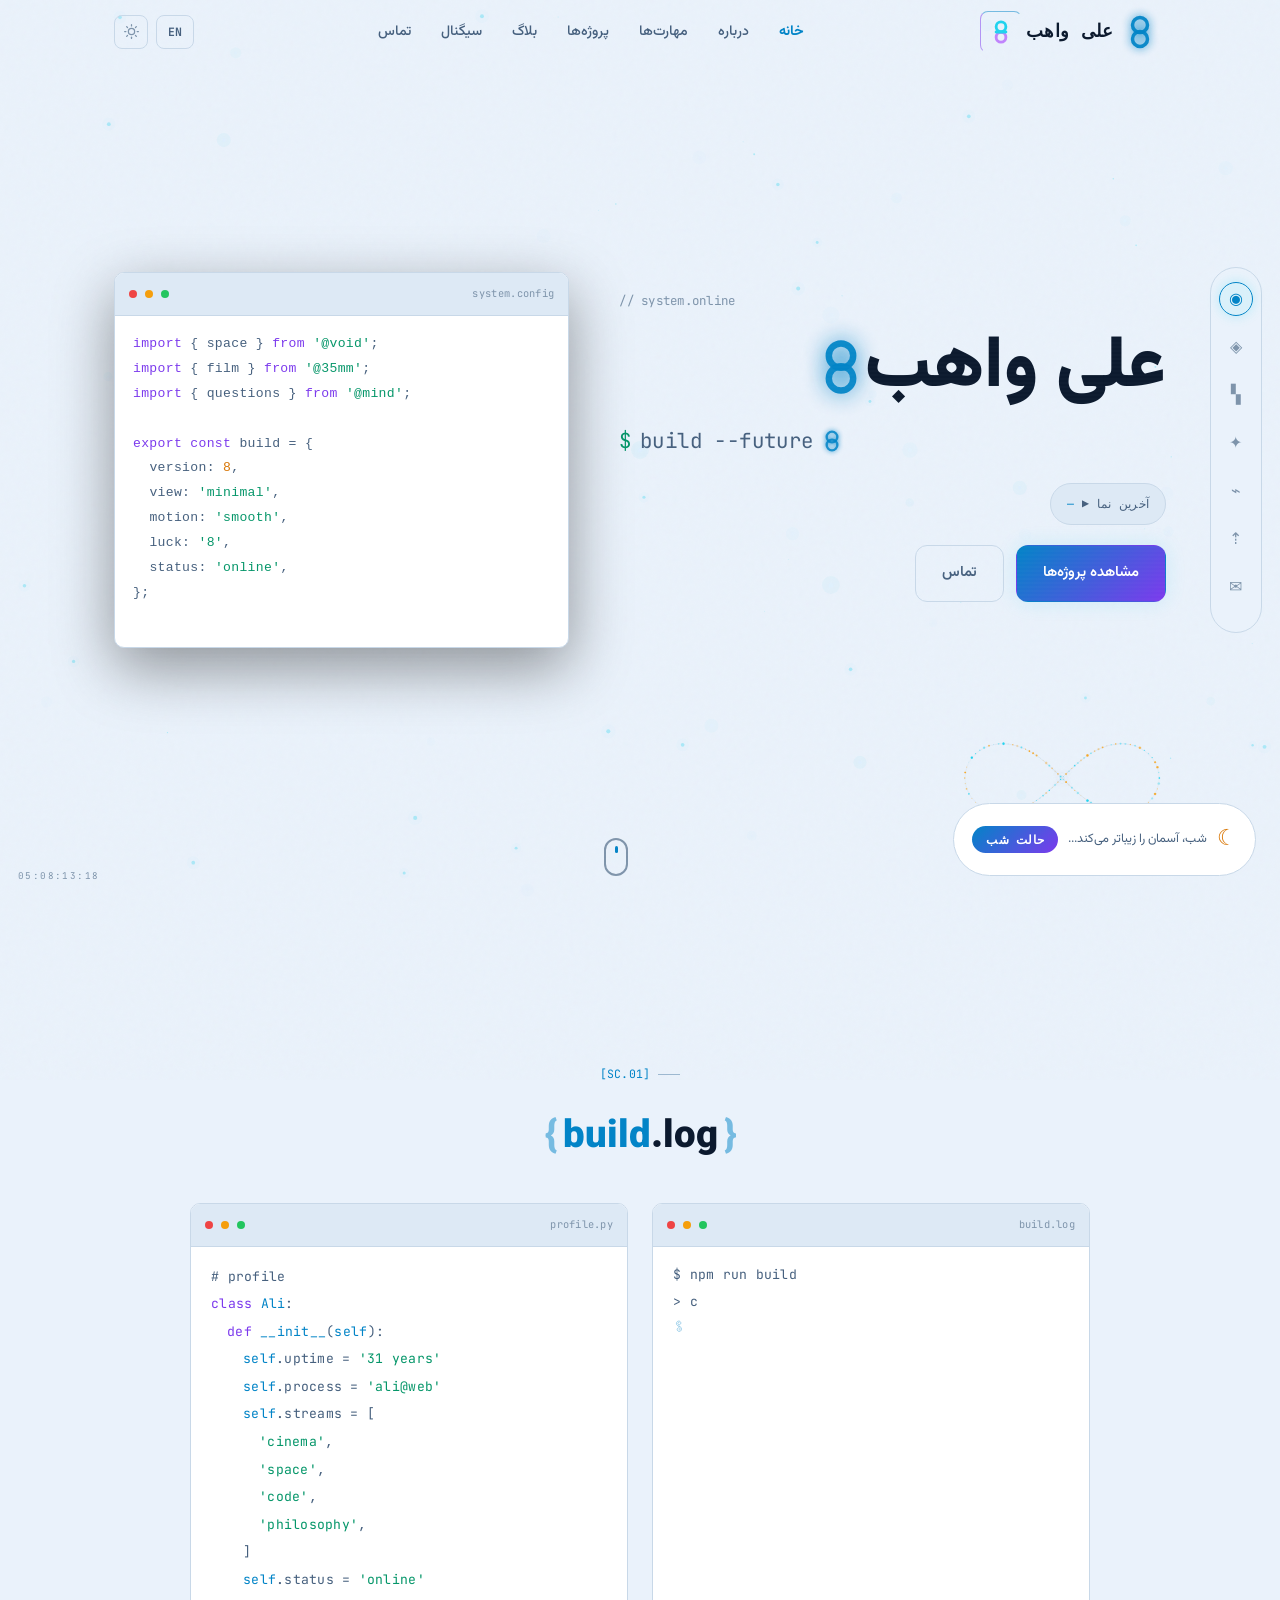
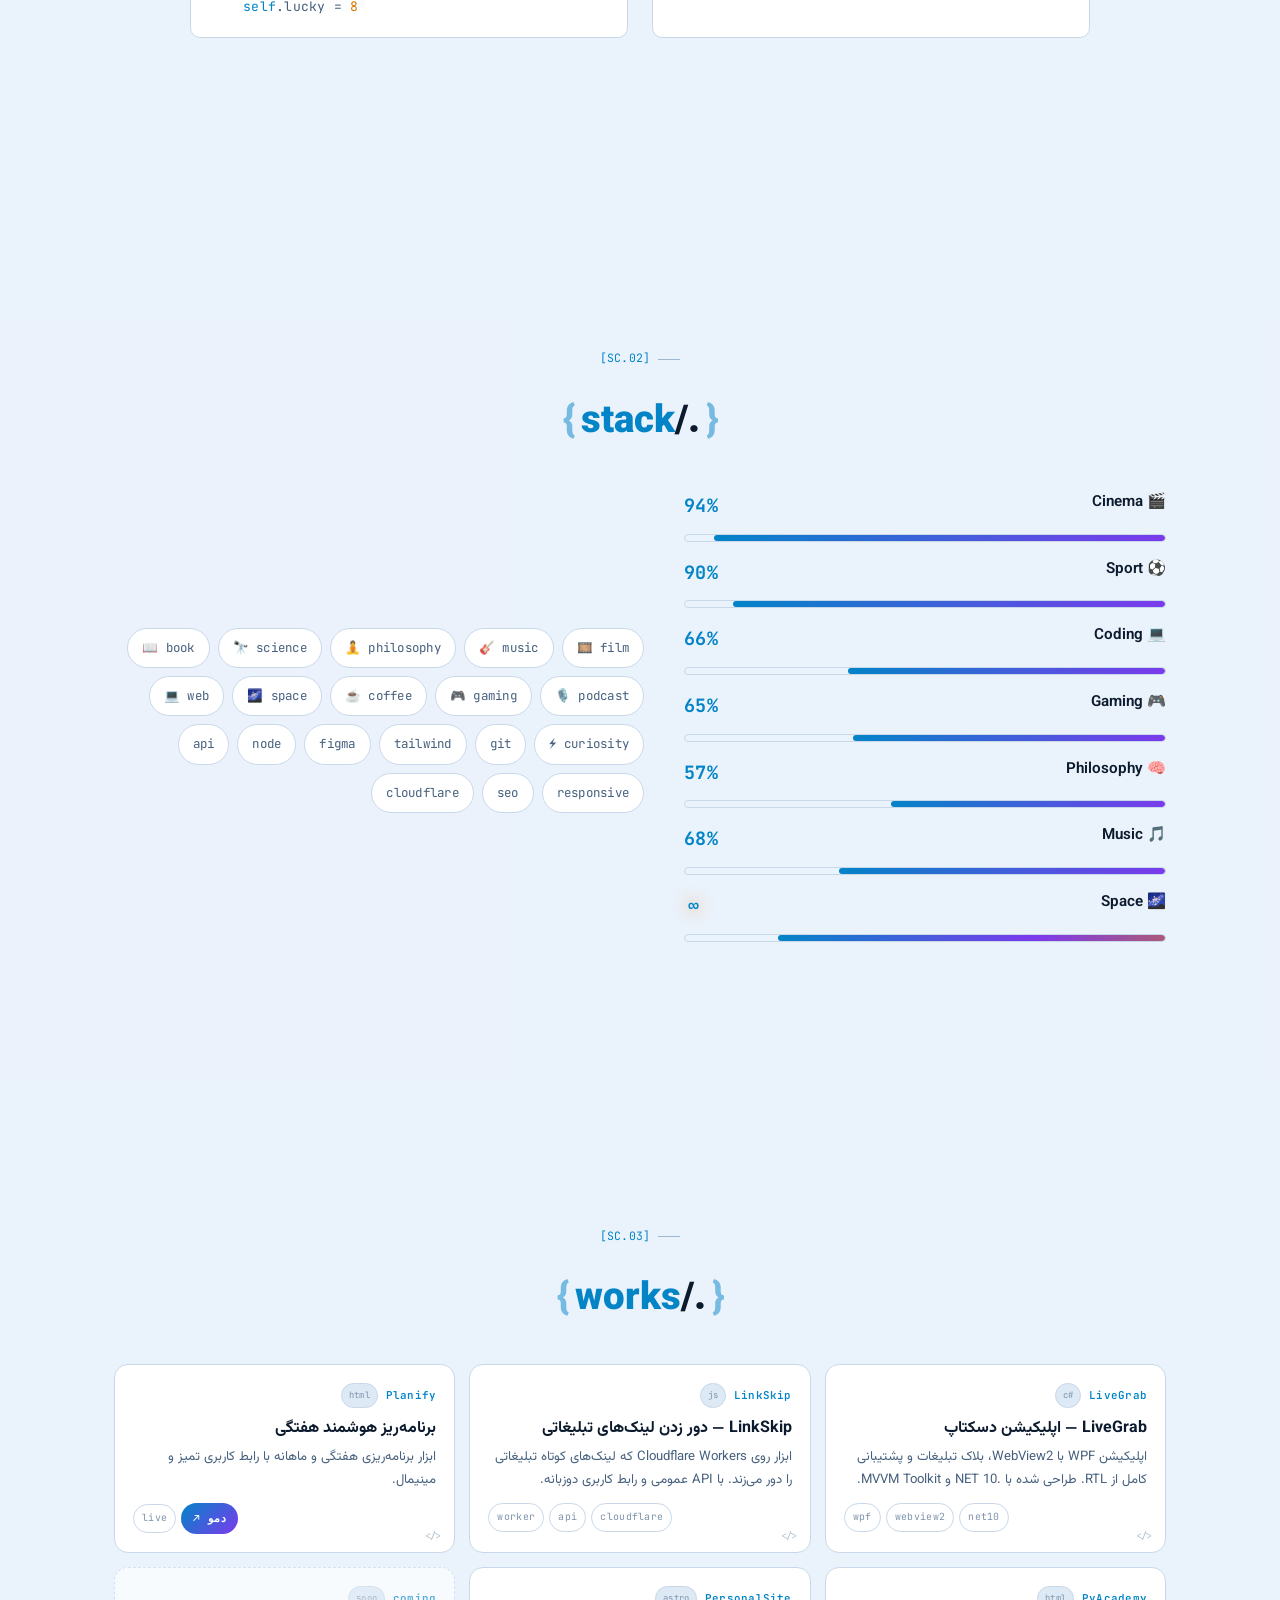
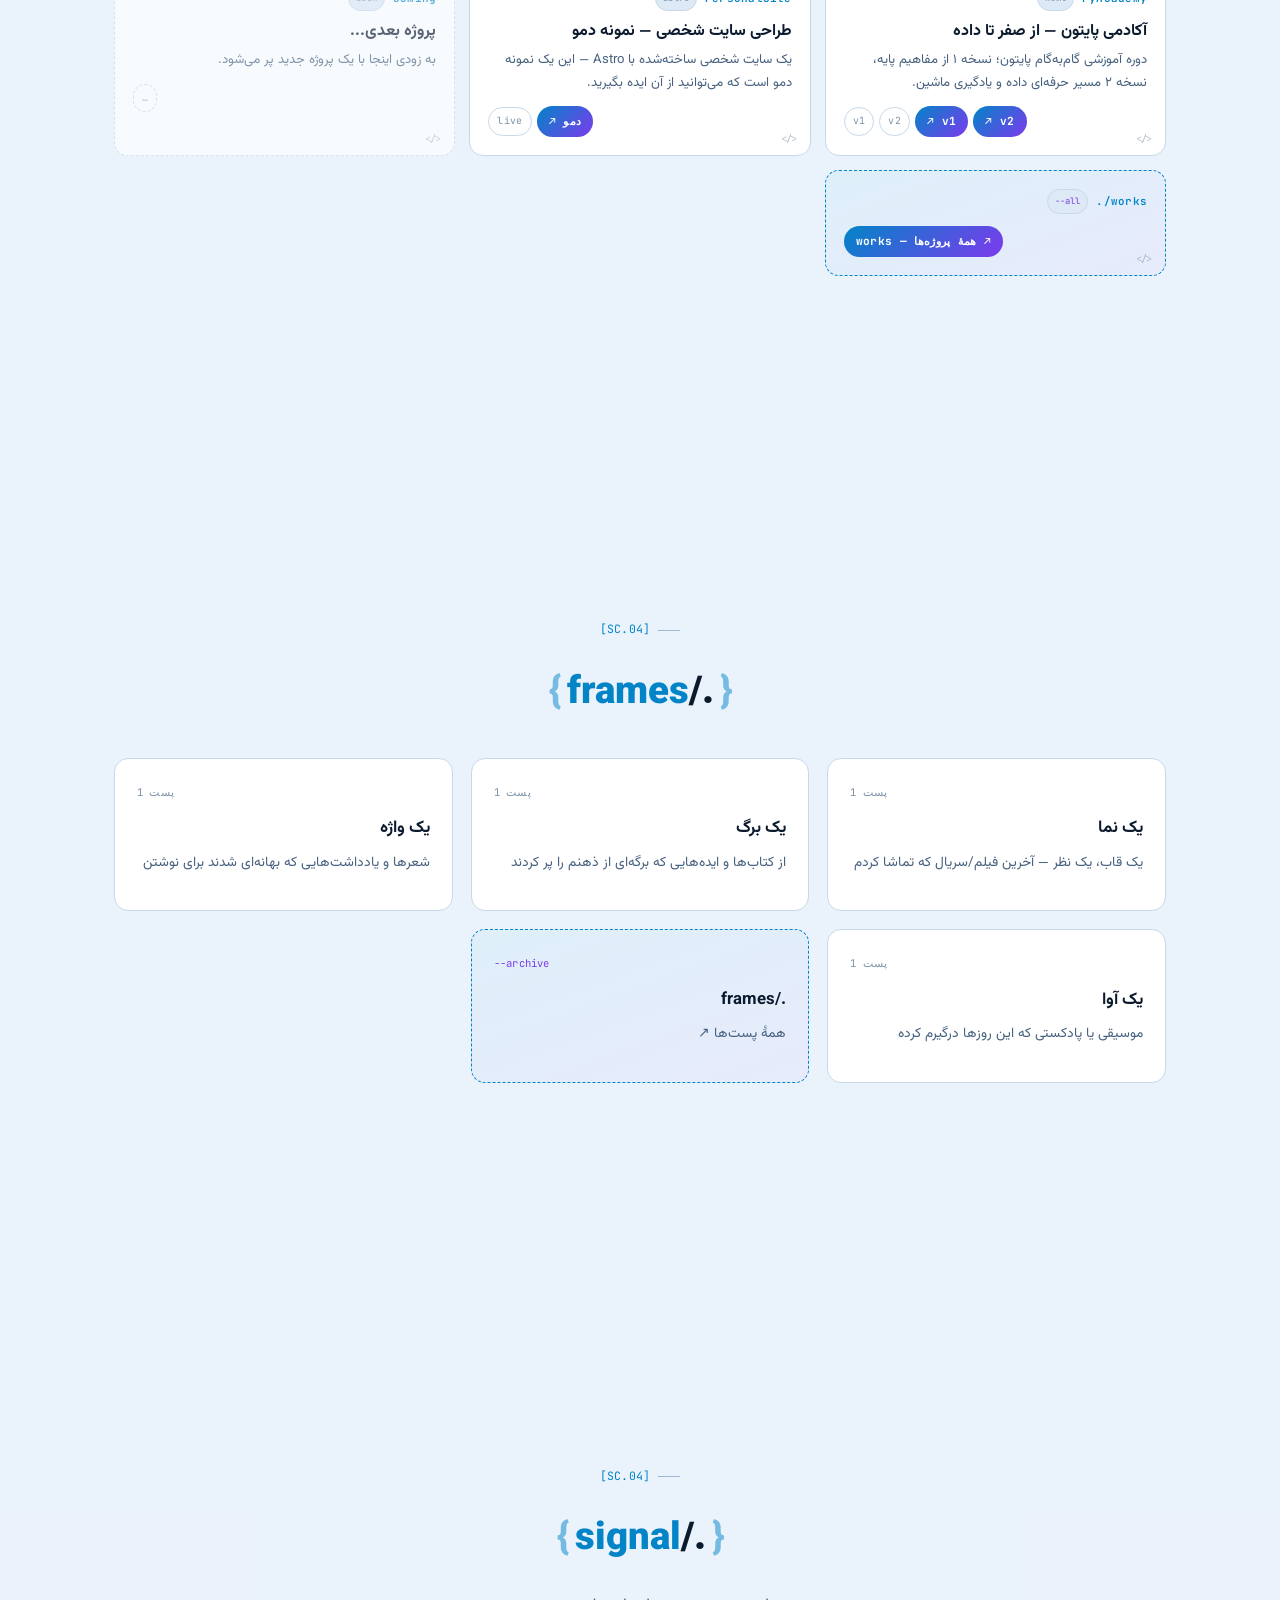
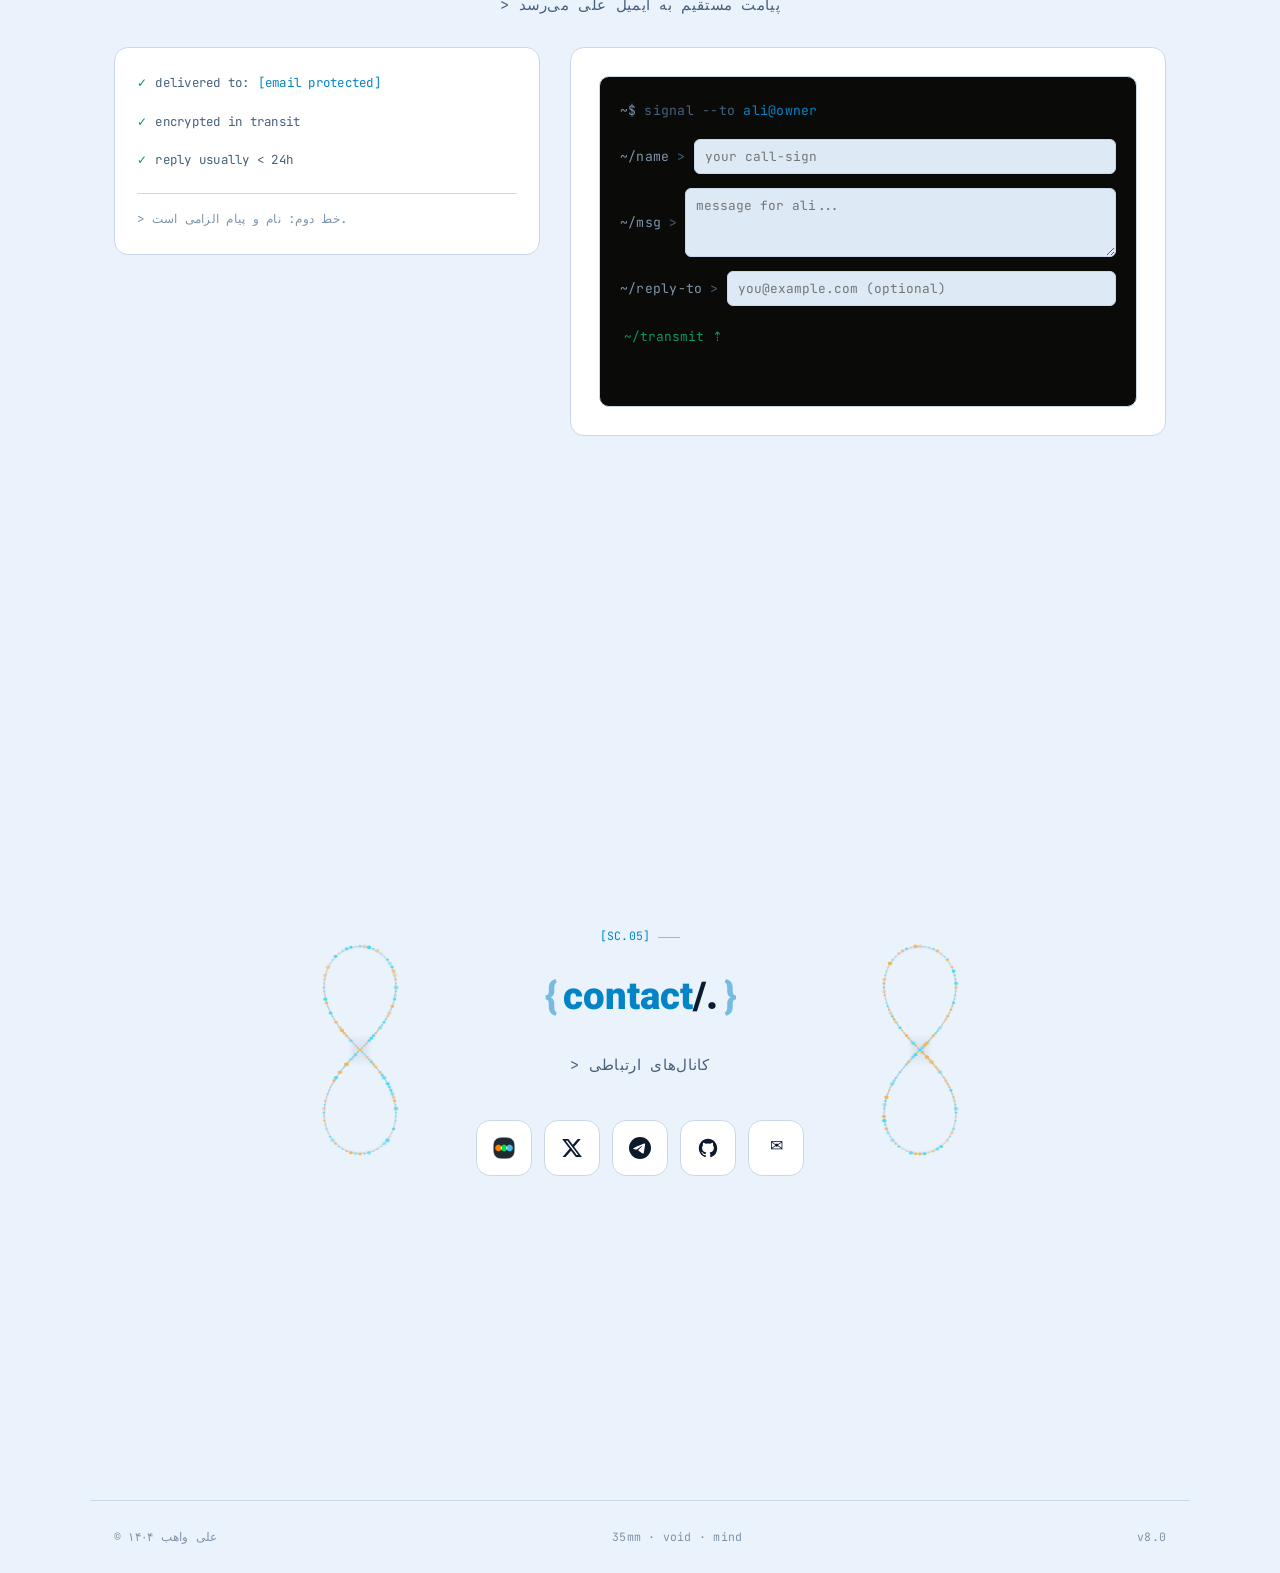
==== commit 32f83714: "Add Letterboxd last-watch widget to hero (option 1)" ====
--- a/index.html
+++ b/index.html
@@ -123,6 +123,10 @@
                     <span id="typewriter"></span><span class="hero__type-cursor eight-cursor eight-cursor--sm"><svg width="24" height="32" viewBox="0 0 24 32"><circle cx="12" cy="10" r="8" fill="none" stroke="currentColor" stroke-width="3.5"/><circle cx="12" cy="22" r="8" fill="none" stroke="currentColor" stroke-width="3.5"/></svg></span>
                 </div>
                 <canvas class="hero__eight" id="eight-stars" aria-hidden="true"></canvas>
+                <div class="hero__watch" id="hero-watch">
+                    <span class="hero__watch-label mono" data-i18n="hero-watch">▶ آخرین نما</span>
+                    <a href="#" class="hero__watch-title mono" id="watch-title" target="_blank" rel="noopener">—</a>
+                </div>
                 <div class="hero__cta">
                     <a href="#projects" class="btn btn--primary" data-i18n="hero-cta1">مشاهده پروژه‌ها</a>
                     <a href="#contact" class="btn btn--ghost" data-i18n="hero-cta2">تماس</a>
--- a/css/style.css
+++ b/css/style.css
@@ -197,6 +197,21 @@
 .hero__type-cursor{color:var(--cyan);margin-inline-start:2px;animation:blink .8s infinite}
 
 .hero__cta{display:flex;gap:12px;flex-wrap:wrap;margin-bottom:30px}
+.hero__watch{
+    display:flex;
+    align-items:center;
+    gap:8px;
+    margin-bottom:20px;
+    padding:8px 16px;
+    border:1px solid var(--line);
+    border-radius:99px;
+    background:var(--bg-alt);
+    max-width:fit-content;
+}
+.hero__watch-label{color:var(--text-muted);font-size:.72rem}
+.hero__watch-title{color:var(--cyan);font-size:.72rem;text-decoration:none;transition:opacity .3s}
+.hero__watch-title:hover{opacity:.75;text-decoration:underline}
+.hero__watch-title.--loading{opacity:.4;pointer-events:none}
 .social{width:38px;height:38px;display:grid;place-items:center;border-radius:10px;border:1px solid var(--line);color:var(--text-muted);transition:all .3s}
 .social:hover{color:var(--cyan);border-color:var(--cyan);box-shadow:0 0 20px rgba(34,211,238,.15)}
 
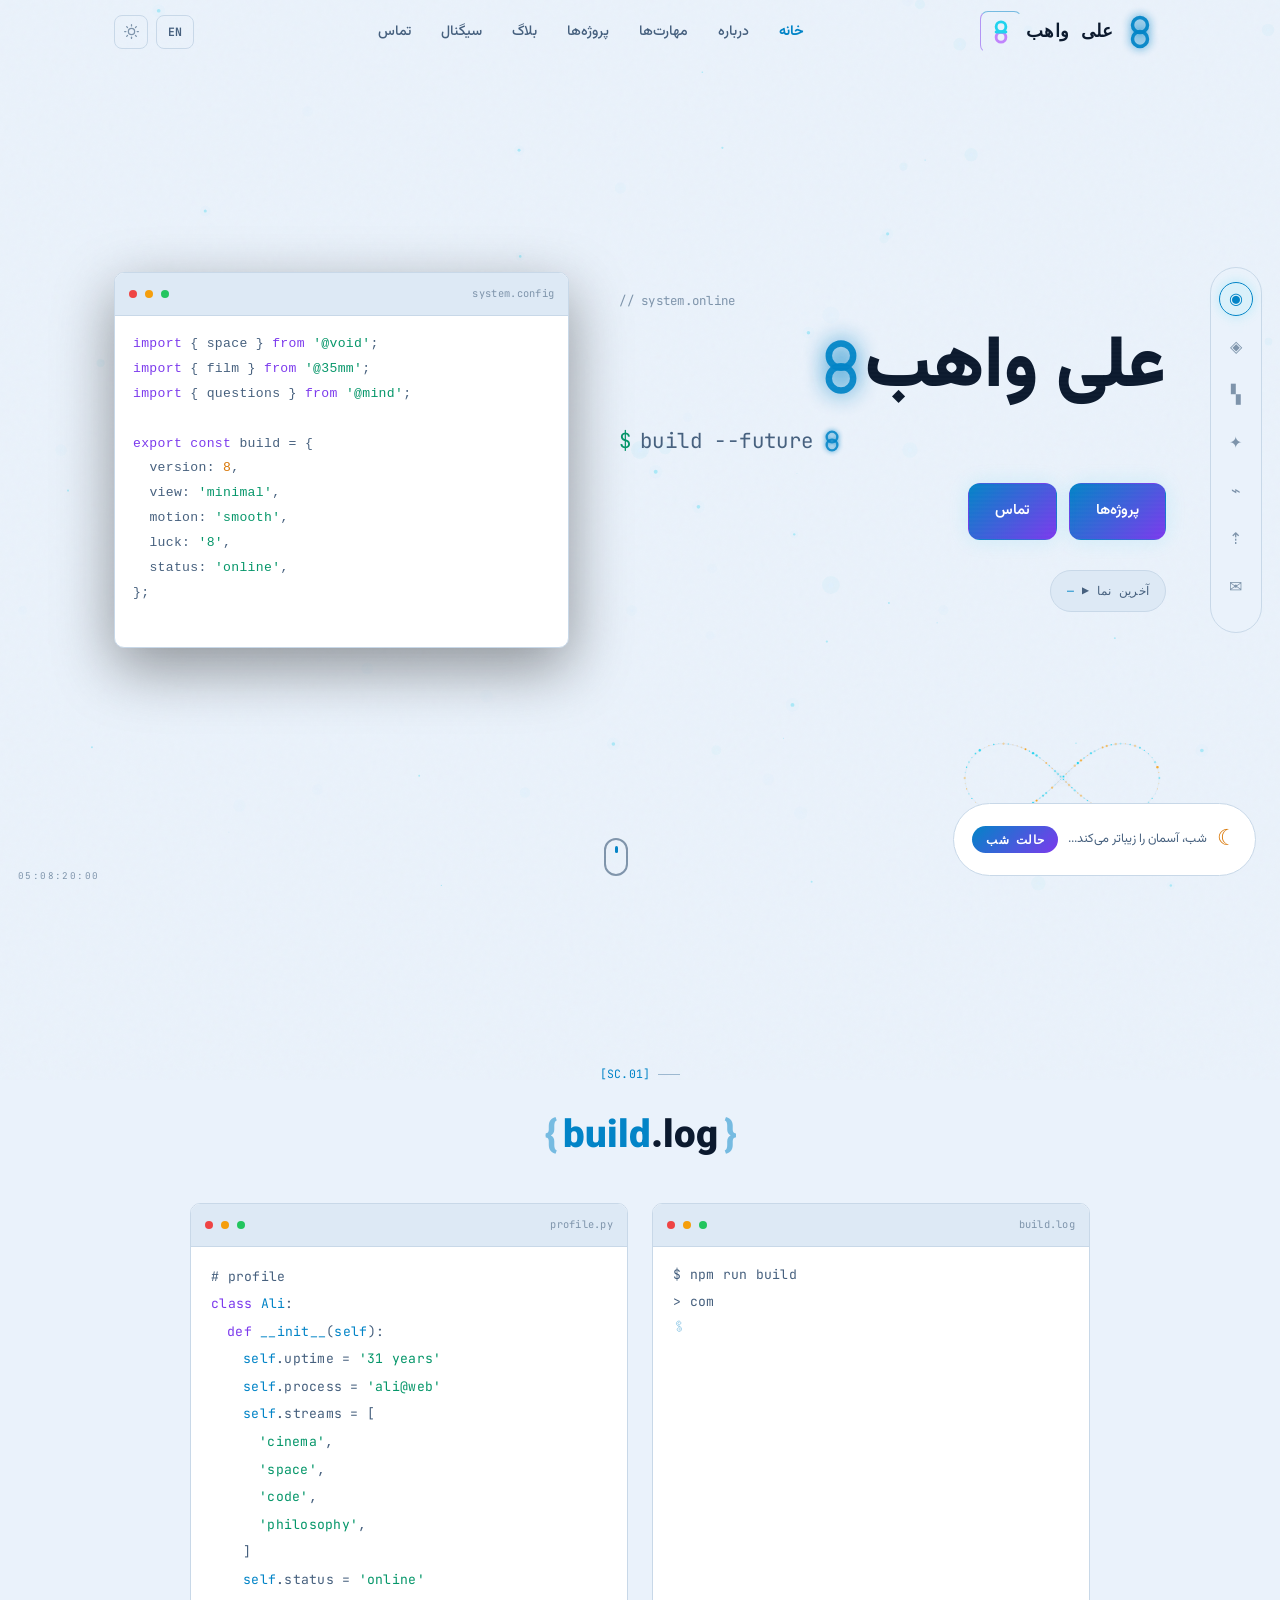
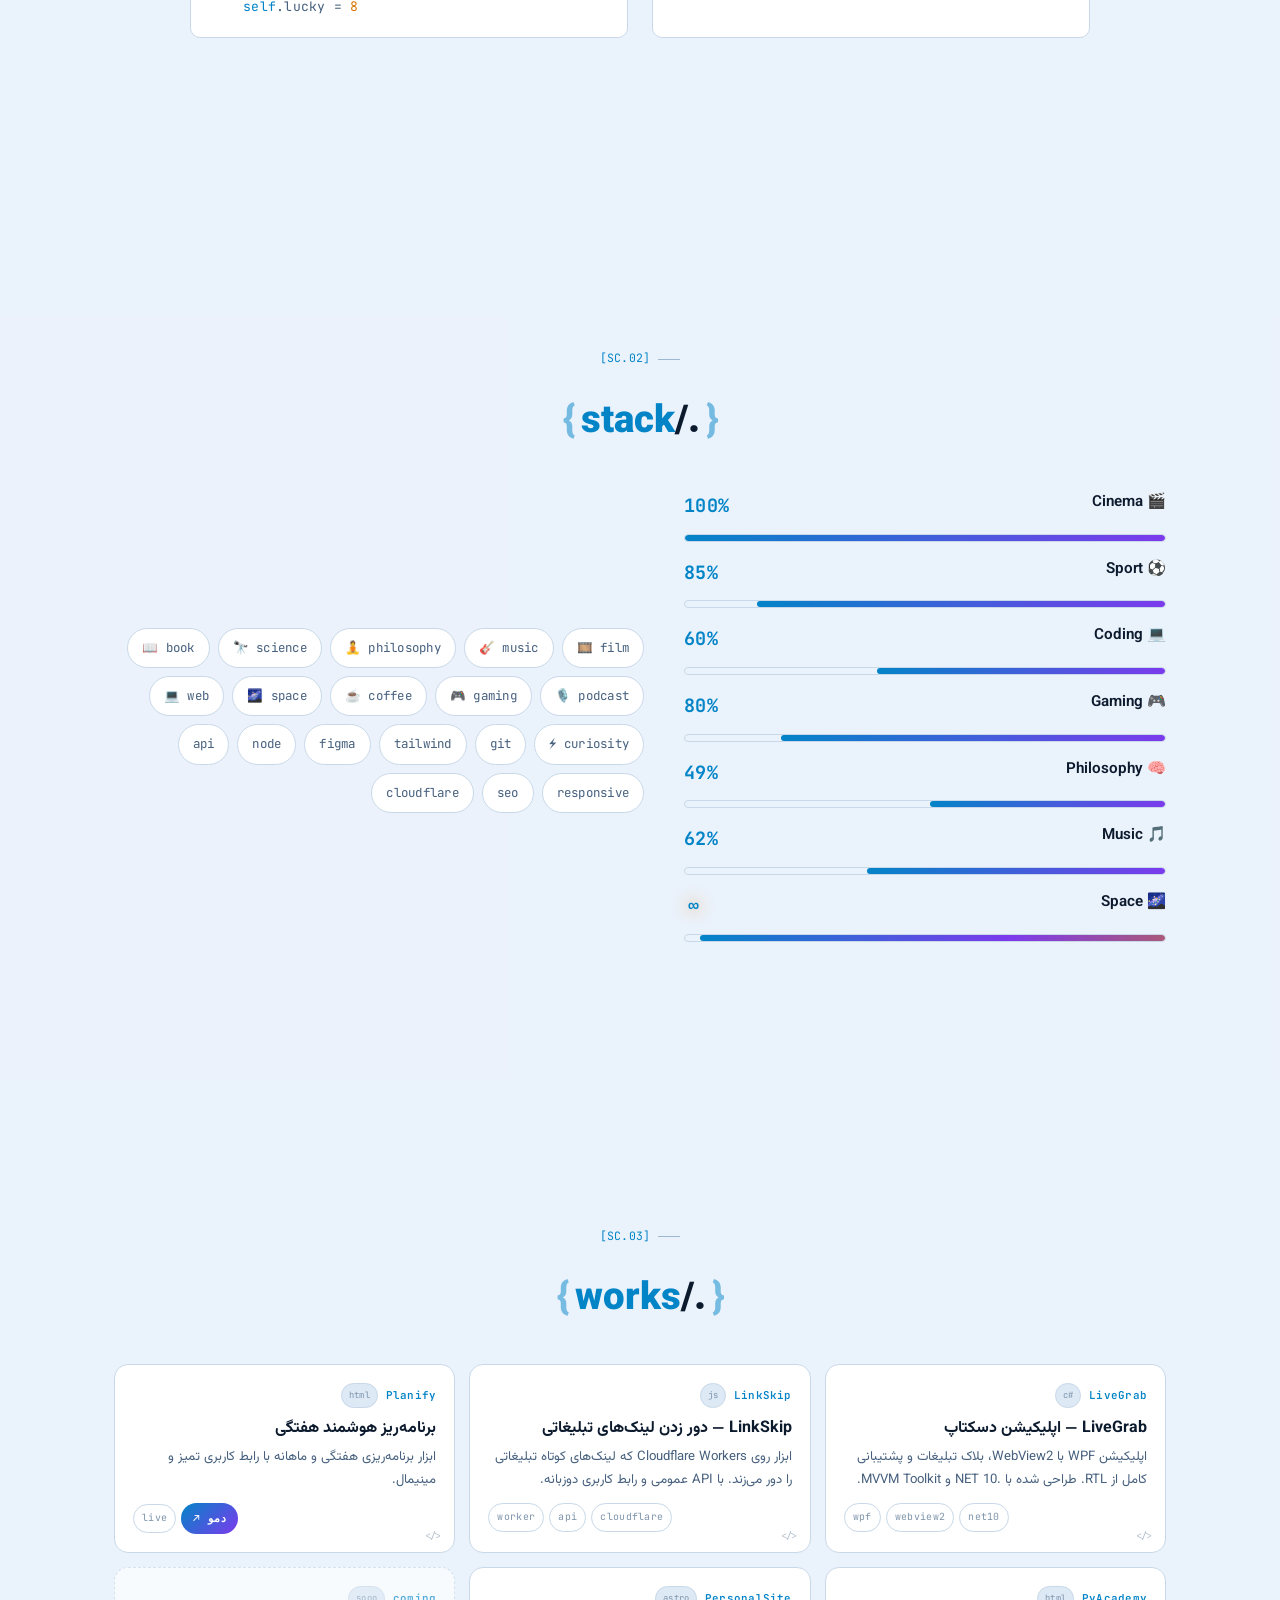
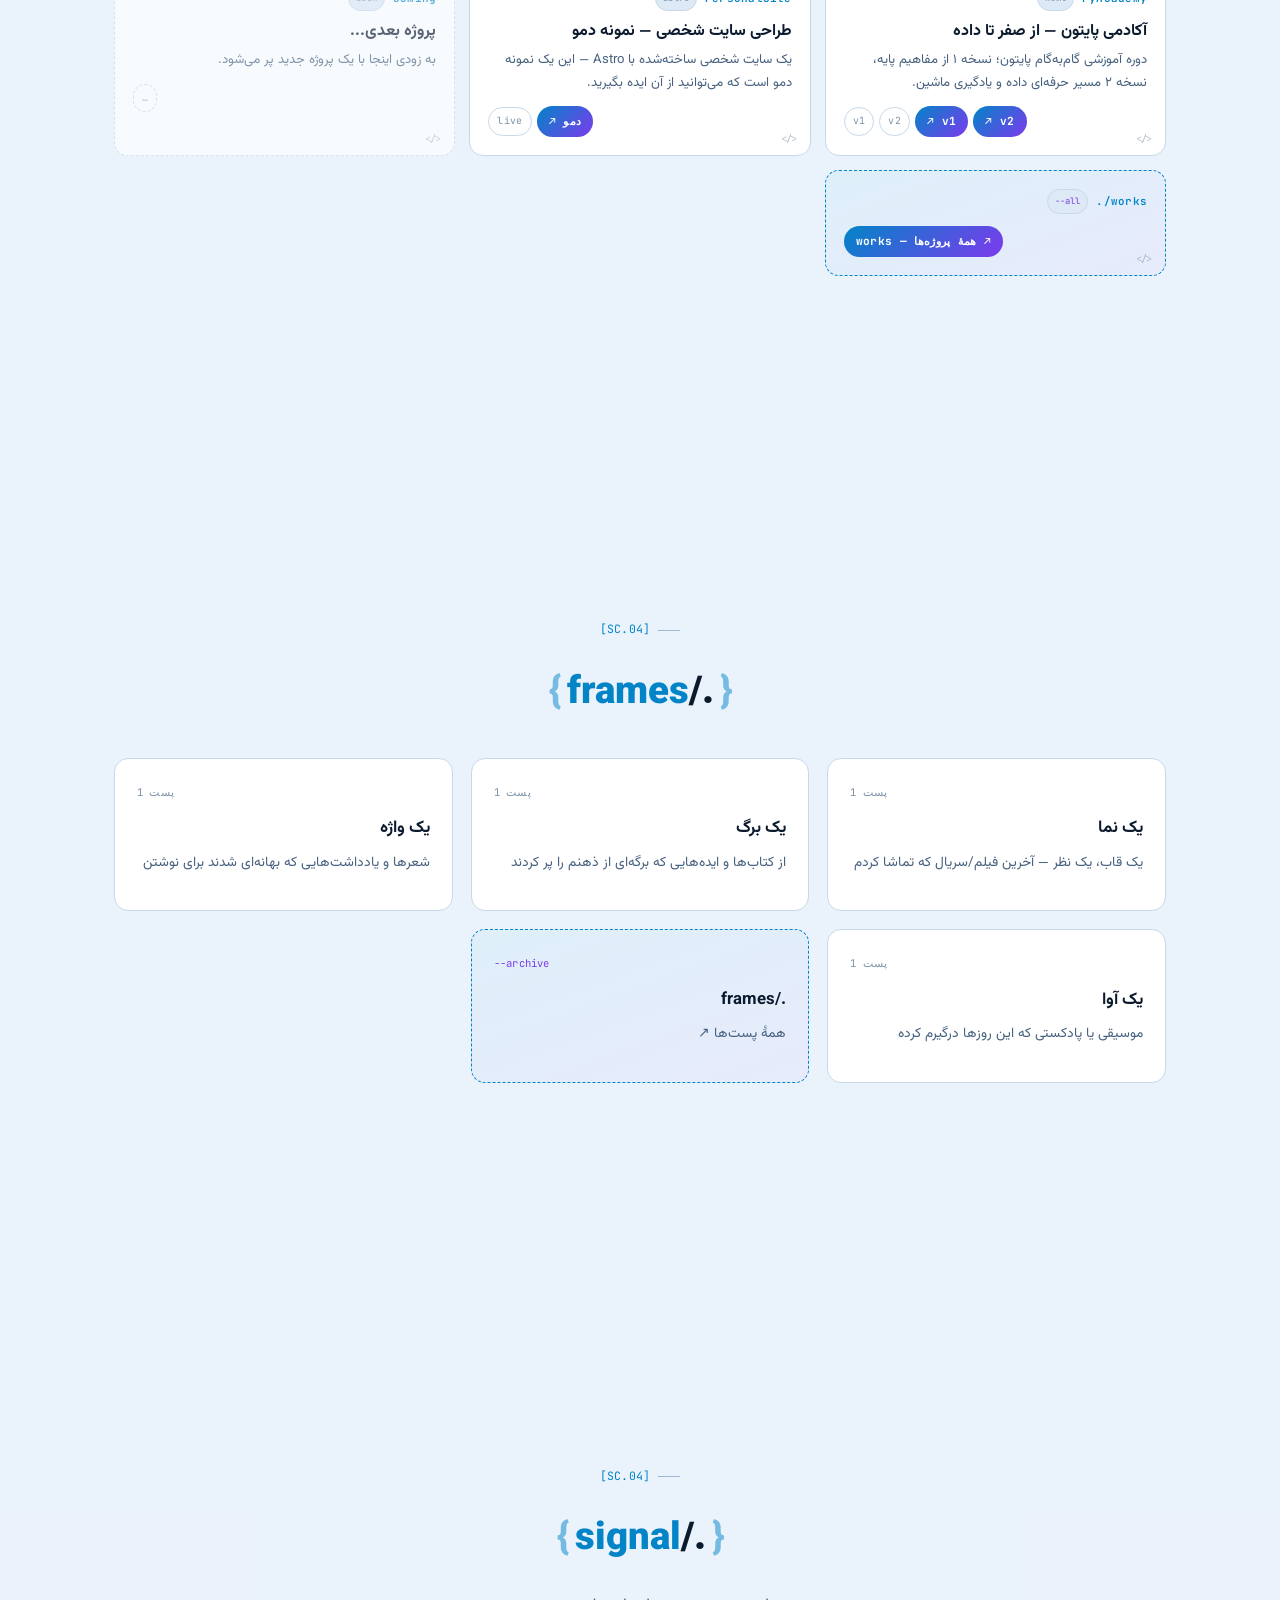
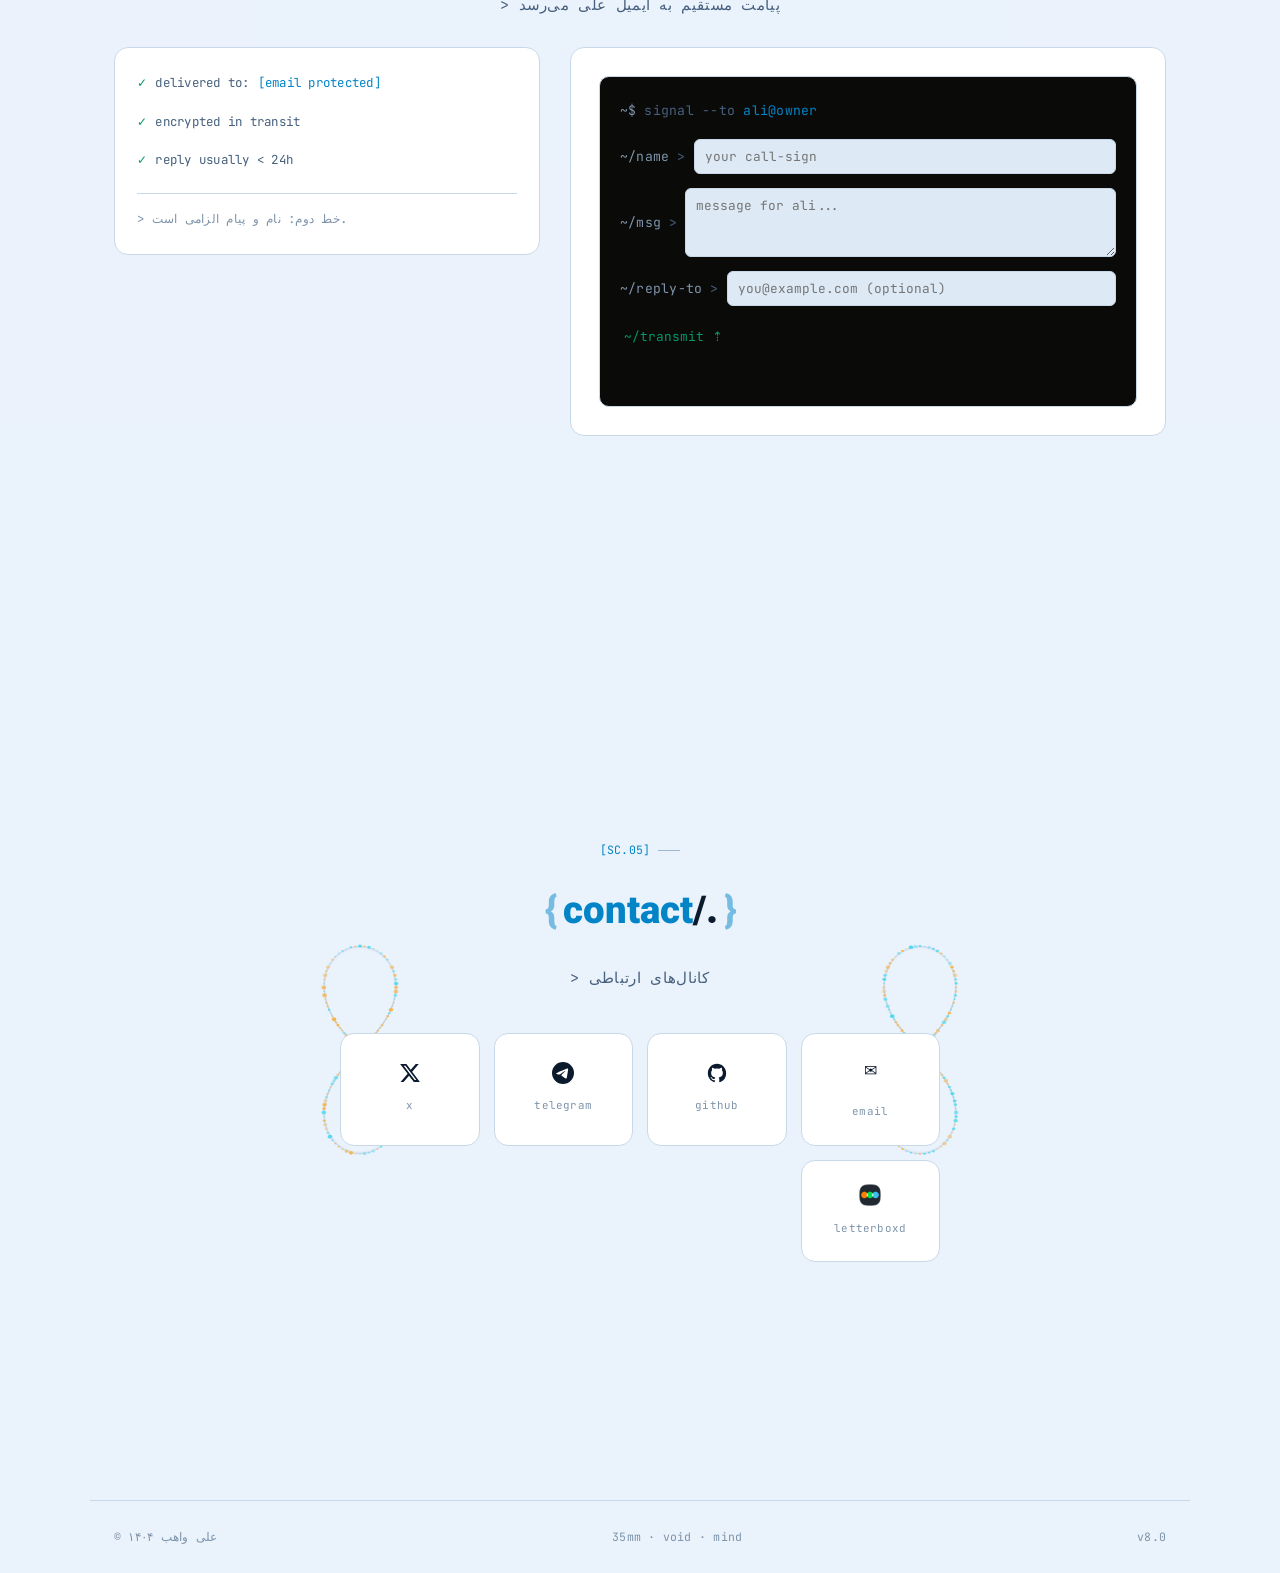
==== commit 24446a70: "Fix hero watch placement/hide + CTA text + contact cards like project cards" ====
--- a/index.html
+++ b/index.html
@@ -123,13 +123,13 @@
                     <span id="typewriter"></span><span class="hero__type-cursor eight-cursor eight-cursor--sm"><svg width="24" height="32" viewBox="0 0 24 32"><circle cx="12" cy="10" r="8" fill="none" stroke="currentColor" stroke-width="3.5"/><circle cx="12" cy="22" r="8" fill="none" stroke="currentColor" stroke-width="3.5"/></svg></span>
                 </div>
                 <canvas class="hero__eight" id="eight-stars" aria-hidden="true"></canvas>
-                <div class="hero__watch" id="hero-watch">
+                <div class="hero__cta">
+                    <a href="#projects" class="btn btn--primary" data-i18n="hero-cta1">پروژه‌ها</a>
+                    <a href="#contact" class="btn btn--primary" data-i18n="hero-cta2">تماس</a>
+                </div>
+                <div class="hero__watch" id="hero-watch" hidden>
                     <span class="hero__watch-label mono" data-i18n="hero-watch">▶ آخرین نما</span>
                     <a href="#" class="hero__watch-title mono" id="watch-title" target="_blank" rel="noopener">—</a>
-                </div>
-                <div class="hero__cta">
-                    <a href="#projects" class="btn btn--primary" data-i18n="hero-cta1">مشاهده پروژه‌ها</a>
-                    <a href="#contact" class="btn btn--ghost" data-i18n="hero-cta2">تماس</a>
                 </div>
             </div>
 
@@ -337,18 +337,23 @@
                 <div class="contact__links">
                     <a href="/cdn-cgi/l/email-protection#32515d5c4653514672535e5b44535a57501c505d5c56" class="contact__card" aria-label="Email">
                         <span class="contact__card-icon">✉</span>
+                        <span class="contact__card-name mono">email</span>
                     </a>
                     <a href="https://github.com/MUSE08" target="_blank" class="contact__card" aria-label="GitHub">
                         <span class="contact__card-icon"><svg width="22" height="22" viewBox="0 0 24 24" fill="currentColor"><path d="M12 2C6.48 2 2 6.58 2 12.25c0 4.53 2.87 8.37 6.84 9.73.5.1.68-.22.68-.49 0-.24-.01-.88-.01-1.73-2.78.62-3.37-1.37-3.37-1.37-.45-1.18-1.11-1.5-1.11-1.5-.91-.64.07-.62.07-.62 1 .07 1.53 1.06 1.53 1.06.89 1.57 2.34 1.12 2.91.85.09-.66.35-1.11.63-1.37-2.22-.26-4.56-1.14-4.56-5.07 0-1.12.39-2.03 1.03-2.75-.1-.26-.45-1.3.1-2.7 0 0 .84-.28 2.75 1.05a9.36 9.36 0 0 1 5 0c1.91-1.33 2.75-1.05 2.75-1.05.55 1.4.2 2.44.1 2.7.64.72 1.03 1.63 1.03 2.75 0 3.94-2.34 4.81-4.57 5.06.36.32.68.94.68 1.9 0 1.37-.01 2.47-.01 2.81 0 .27.18.6.69.49A10.25 10.25 0 0 0 22 12.25C22 6.58 17.52 2 12 2z"/></svg></span>
+                        <span class="contact__card-name mono">github</span>
                     </a>
                     <a href="https://t.me/ali8023" target="_blank" class="contact__card" aria-label="Telegram">
                         <span class="contact__card-icon"><svg width="22" height="22" viewBox="0 0 24 24" fill="currentColor"><path d="M11.944 0A12 12 0 0 0 0 12a12 12 0 0 0 12 12 12 12 0 0 0 12-12A12 12 0 0 0 12 0a12 12 0 0 0-.056 0zm4.962 7.224c.1-.002.321.023.465.14a.506.506 0 0 1 .171.325c.016.093.036.306.02.472-.18 1.898-.962 6.502-1.36 8.627-.168.9-.499 1.201-.82 1.23-.696.065-1.225-.46-1.9-.902-1.056-.693-1.653-1.124-2.678-1.8-1.185-.78-.417-1.21.258-1.91.177-.184 3.247-2.977 3.307-3.23.007-.032.014-.15-.056-.212s-.174-.041-.249-.024c-.106.024-1.793 1.14-5.061 3.345-.48.33-.913.49-1.302.48-.428-.008-1.252-.241-1.865-.44-.752-.245-1.349-.374-1.297-.789.027-.216.325-.437.893-.663 3.498-1.524 5.83-2.529 6.998-3.014 3.332-1.386 4.025-1.627 4.476-1.635z"/></svg></span>
+                        <span class="contact__card-name mono">telegram</span>
                     </a>
                     <a href="https://x.com/alireza8023" target="_blank" class="contact__card" aria-label="X">
                         <span class="contact__card-icon"><svg width="22" height="22" viewBox="0 0 24 24" fill="currentColor"><path d="M18.244 2.25h3.308l-7.227 8.26 8.502 11.24H16.17l-5.214-6.817L4.99 21.75H1.68l7.73-8.835L1.254 2.25H8.08l4.713 6.231zm-1.161 17.52h1.833L7.084 4.126H5.117z"/></svg></span>
+                        <span class="contact__card-name mono">x</span>
                     </a>
                     <a href="https://letterboxd.com/alireza8023/" target="_blank" class="contact__card" aria-label="Letterboxd">
                         <span class="contact__card-icon"><img src="assets/letterboxd.png" alt="Letterboxd" width="24" height="24" style="border-radius:4px;display:block"></span>
+                        <span class="contact__card-name mono">letterboxd</span>
                     </a>
                 </div>
                 <canvas class="contact__eight contact__eight--l" id="contact-eight" aria-hidden="true"></canvas>
--- a/css/style.css
+++ b/css/style.css
@@ -373,20 +373,22 @@
 .contact__eight--r{inset-inline-end:-100px}
 .contact__head{margin-bottom:36px;position:relative;z-index:1}
 .contact__head{margin-bottom:36px}
-.contact__links{display:flex;flex-direction:row;flex-wrap:nowrap;gap:12px;justify-content:center;align-items:center;position:relative;z-index:1}
+.contact__links{display:grid;grid-template-columns:repeat(auto-fit,minmax(120px,1fr));gap:14px;justify-content:center;align-items:stretch;position:relative;z-index:1}
 .contact__card{
-    display:grid;place-items:center;flex:0 0 auto;
-    width:56px;height:56px;
-    background:var(--card);border:1px solid var(--line);border-radius:14px;
+    display:flex;flex-direction:column;align-items:center;justify-content:center;gap:10px;
+    padding:22px 14px;
+    background:var(--card);border:1px solid var(--line);border-radius:var(--radius);
+    text-decoration:none;
     transition:all .3s;
 }
 .contact__card:hover{
-    border-color:var(--cyan);color:var(--cyan);
-    transform:translateY(-4px);
-    box-shadow:0 0 24px rgba(34,211,238,.14);
+    border-color:var(--cyan);transform:translateY(-4px);
+    box-shadow:0 0 24px rgba(34,211,238,.12);
 }
 .contact__card-icon{color:var(--text);transition:color .3s;display:grid;place-items:center}
 .contact__card:hover .contact__card-icon{color:var(--cyan)}
+.contact__card-name{font-size:.68rem;color:var(--text-dim);transition:color .3s}
+.contact__card:hover .contact__card-name{color:var(--cyan)}
 
 /* ============ FOOTER ============ */
 .footer{border-top:1px solid var(--line);padding:24px;display:flex;justify-content:space-between;flex-wrap:wrap;gap:10px;color:var(--text-dim);font-size:.72rem;position:relative;z-index:2;max-width:1100px;margin:0 auto;align-items:center}
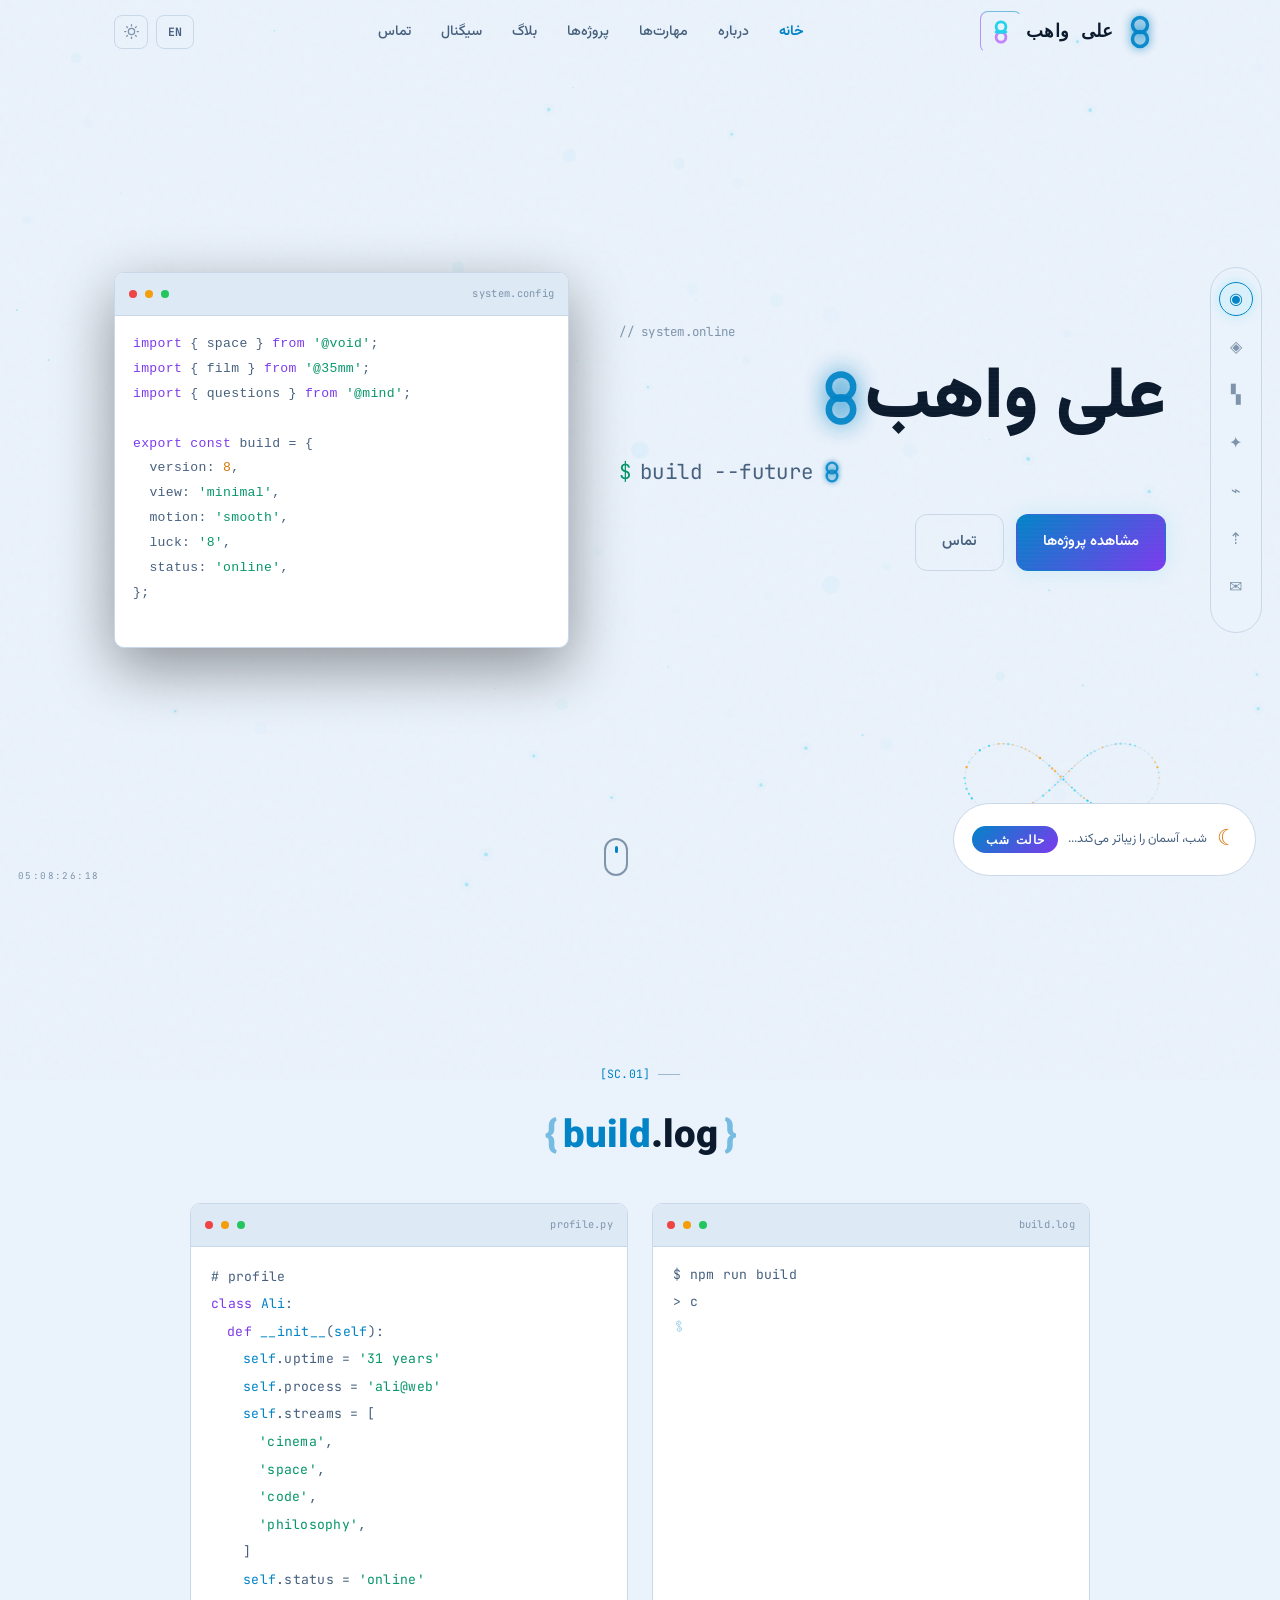
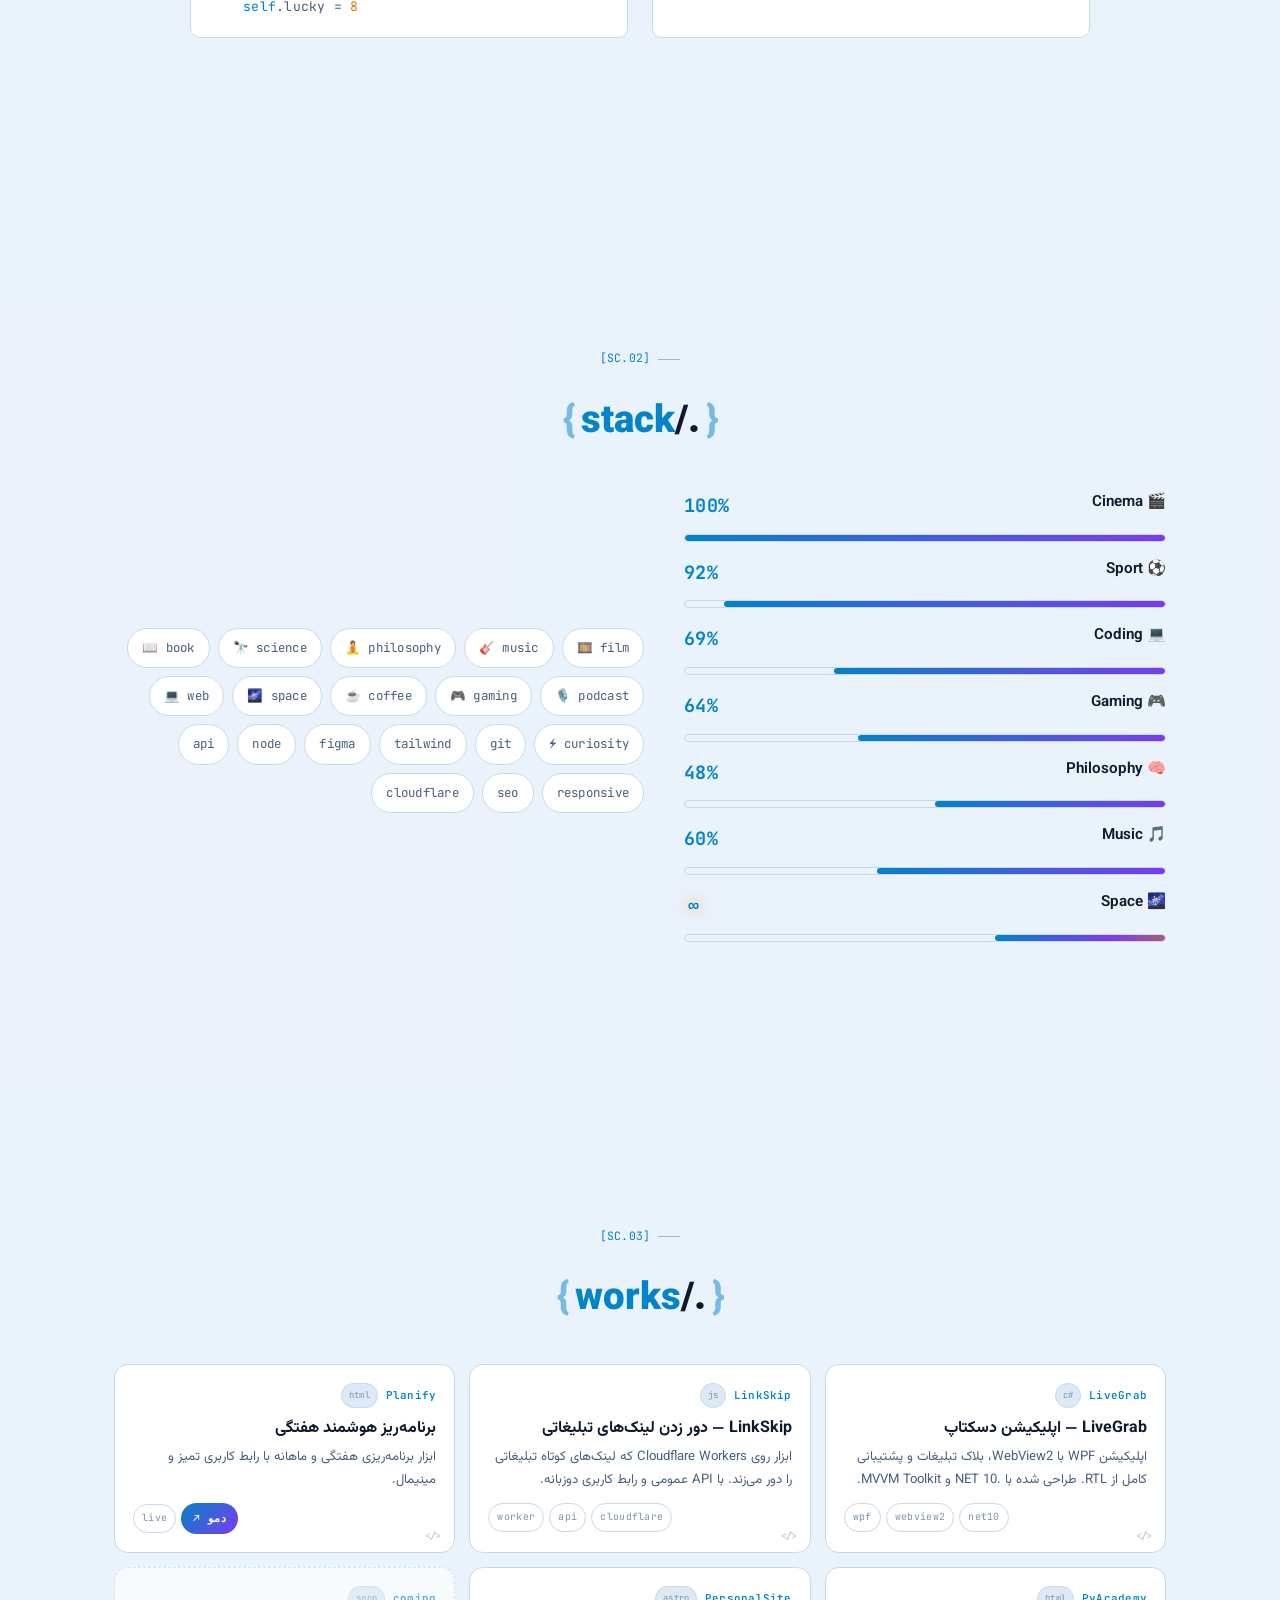
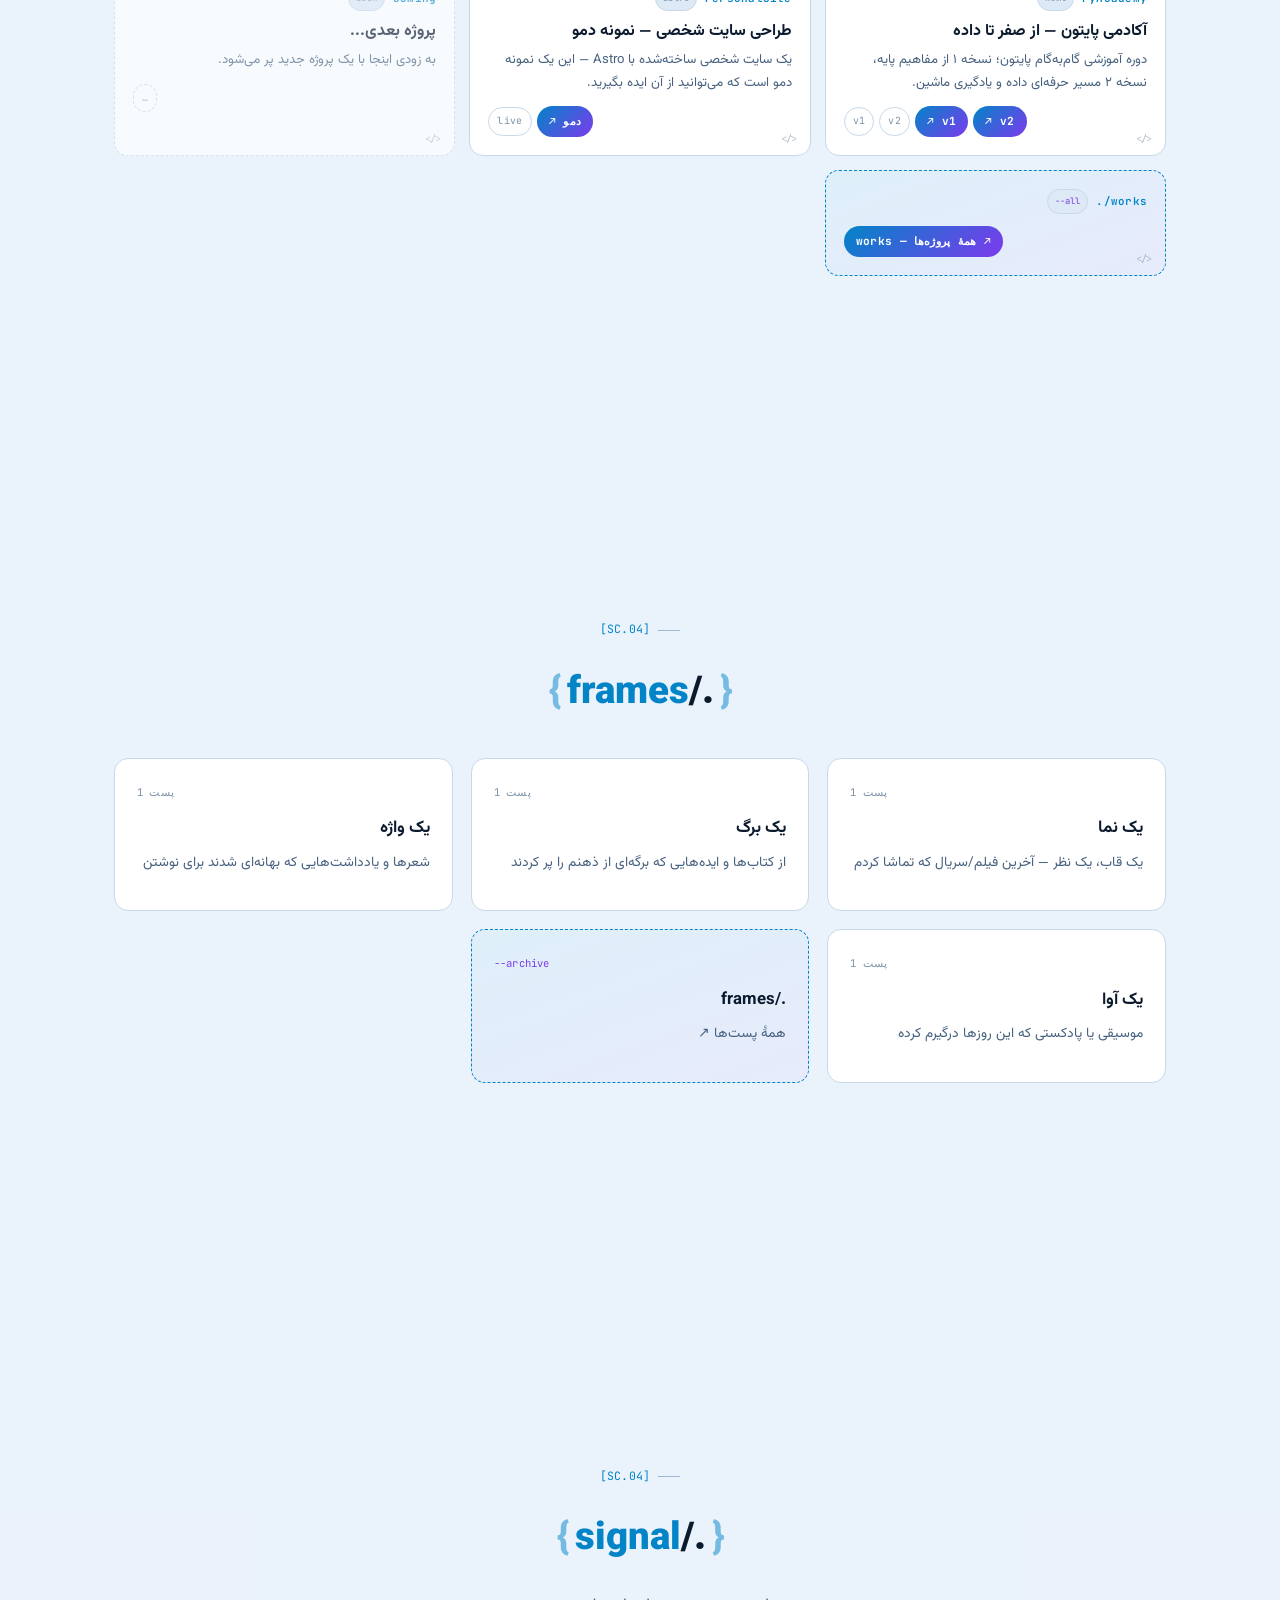
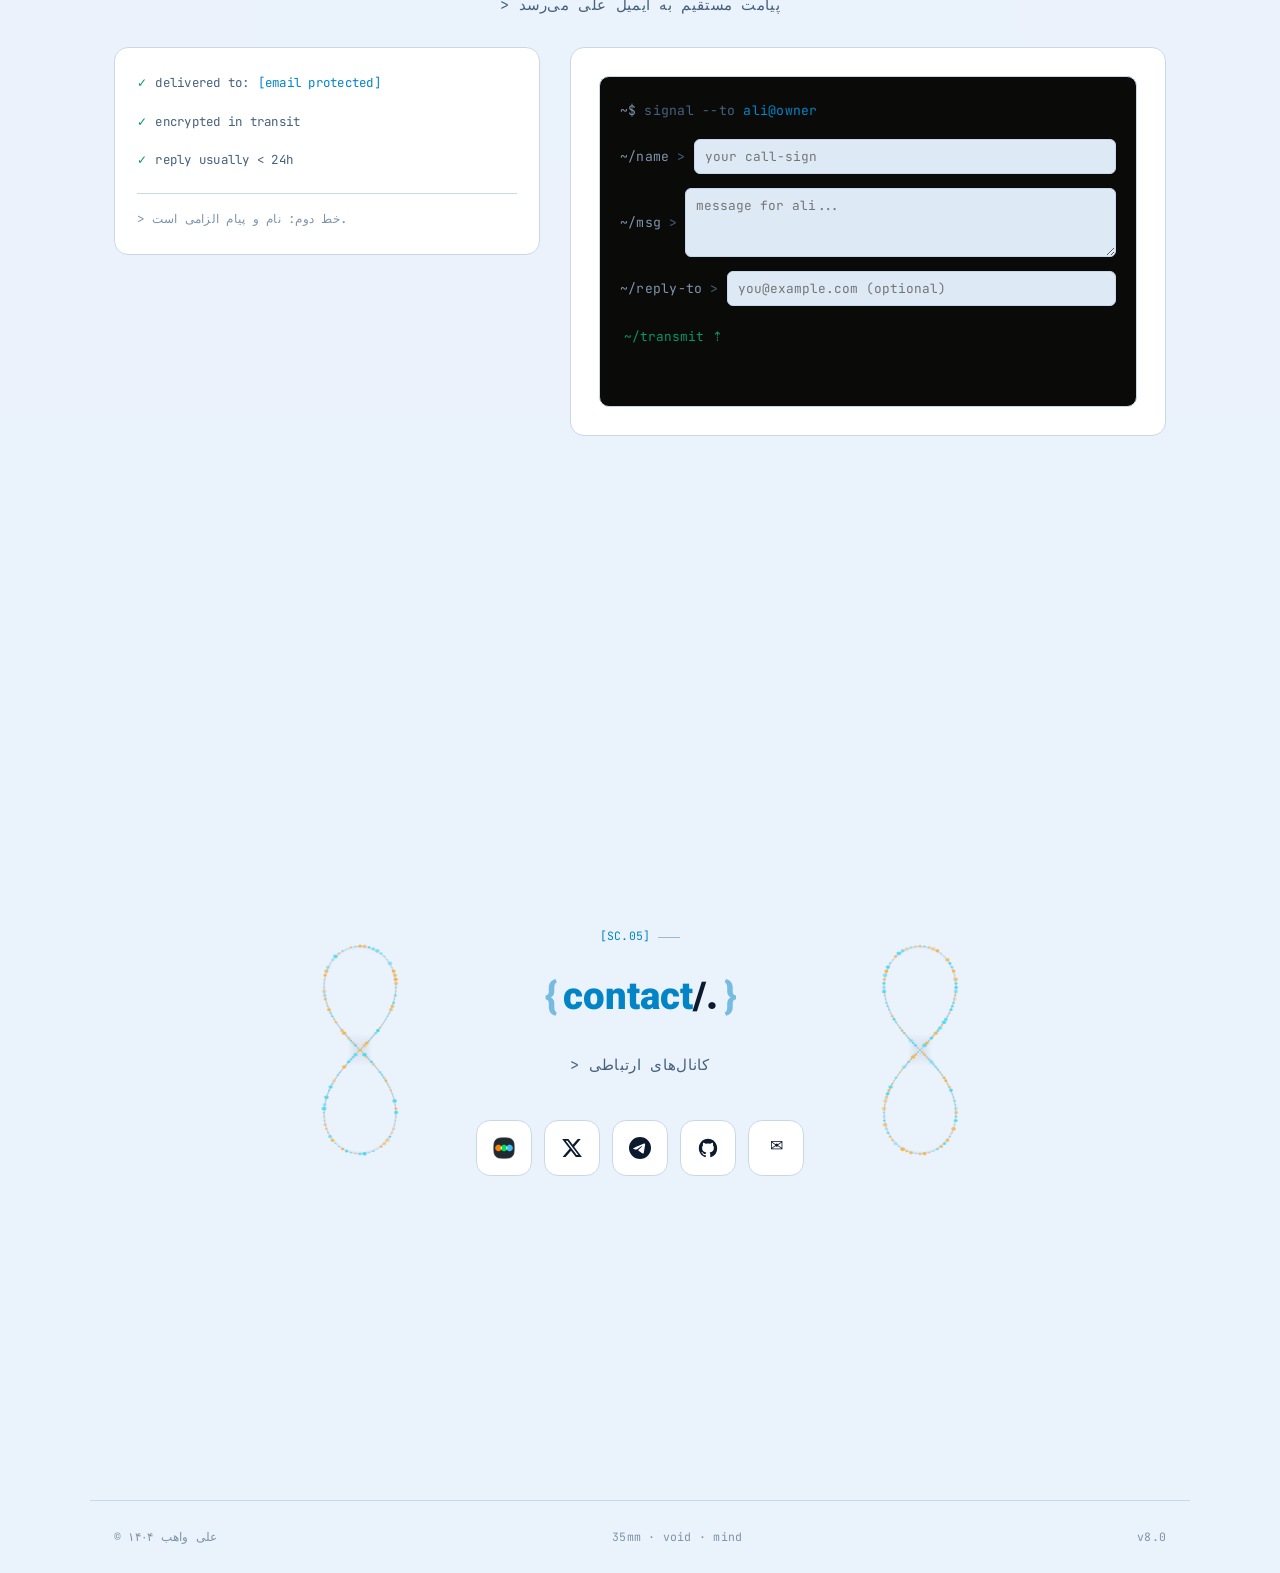
==== commit 845d055b: "Revert: restore contact cards + remove hero widget, revert CTA text" ====
--- a/index.html
+++ b/index.html
@@ -124,12 +124,8 @@
                 </div>
                 <canvas class="hero__eight" id="eight-stars" aria-hidden="true"></canvas>
                 <div class="hero__cta">
-                    <a href="#projects" class="btn btn--primary" data-i18n="hero-cta1">پروژه‌ها</a>
-                    <a href="#contact" class="btn btn--primary" data-i18n="hero-cta2">تماس</a>
-                </div>
-                <div class="hero__watch" id="hero-watch" hidden>
-                    <span class="hero__watch-label mono" data-i18n="hero-watch">▶ آخرین نما</span>
-                    <a href="#" class="hero__watch-title mono" id="watch-title" target="_blank" rel="noopener">—</a>
+                    <a href="#projects" class="btn btn--primary" data-i18n="hero-cta1">مشاهده پروژه‌ها</a>
+                    <a href="#contact" class="btn btn--ghost" data-i18n="hero-cta2">تماس</a>
                 </div>
             </div>
 
@@ -337,23 +333,18 @@
                 <div class="contact__links">
                     <a href="/cdn-cgi/l/email-protection#32515d5c4653514672535e5b44535a57501c505d5c56" class="contact__card" aria-label="Email">
                         <span class="contact__card-icon">✉</span>
-                        <span class="contact__card-name mono">email</span>
                     </a>
                     <a href="https://github.com/MUSE08" target="_blank" class="contact__card" aria-label="GitHub">
                         <span class="contact__card-icon"><svg width="22" height="22" viewBox="0 0 24 24" fill="currentColor"><path d="M12 2C6.48 2 2 6.58 2 12.25c0 4.53 2.87 8.37 6.84 9.73.5.1.68-.22.68-.49 0-.24-.01-.88-.01-1.73-2.78.62-3.37-1.37-3.37-1.37-.45-1.18-1.11-1.5-1.11-1.5-.91-.64.07-.62.07-.62 1 .07 1.53 1.06 1.53 1.06.89 1.57 2.34 1.12 2.91.85.09-.66.35-1.11.63-1.37-2.22-.26-4.56-1.14-4.56-5.07 0-1.12.39-2.03 1.03-2.75-.1-.26-.45-1.3.1-2.7 0 0 .84-.28 2.75 1.05a9.36 9.36 0 0 1 5 0c1.91-1.33 2.75-1.05 2.75-1.05.55 1.4.2 2.44.1 2.7.64.72 1.03 1.63 1.03 2.75 0 3.94-2.34 4.81-4.57 5.06.36.32.68.94.68 1.9 0 1.37-.01 2.47-.01 2.81 0 .27.18.6.69.49A10.25 10.25 0 0 0 22 12.25C22 6.58 17.52 2 12 2z"/></svg></span>
-                        <span class="contact__card-name mono">github</span>
                     </a>
                     <a href="https://t.me/ali8023" target="_blank" class="contact__card" aria-label="Telegram">
                         <span class="contact__card-icon"><svg width="22" height="22" viewBox="0 0 24 24" fill="currentColor"><path d="M11.944 0A12 12 0 0 0 0 12a12 12 0 0 0 12 12 12 12 0 0 0 12-12A12 12 0 0 0 12 0a12 12 0 0 0-.056 0zm4.962 7.224c.1-.002.321.023.465.14a.506.506 0 0 1 .171.325c.016.093.036.306.02.472-.18 1.898-.962 6.502-1.36 8.627-.168.9-.499 1.201-.82 1.23-.696.065-1.225-.46-1.9-.902-1.056-.693-1.653-1.124-2.678-1.8-1.185-.78-.417-1.21.258-1.91.177-.184 3.247-2.977 3.307-3.23.007-.032.014-.15-.056-.212s-.174-.041-.249-.024c-.106.024-1.793 1.14-5.061 3.345-.48.33-.913.49-1.302.48-.428-.008-1.252-.241-1.865-.44-.752-.245-1.349-.374-1.297-.789.027-.216.325-.437.893-.663 3.498-1.524 5.83-2.529 6.998-3.014 3.332-1.386 4.025-1.627 4.476-1.635z"/></svg></span>
-                        <span class="contact__card-name mono">telegram</span>
                     </a>
                     <a href="https://x.com/alireza8023" target="_blank" class="contact__card" aria-label="X">
                         <span class="contact__card-icon"><svg width="22" height="22" viewBox="0 0 24 24" fill="currentColor"><path d="M18.244 2.25h3.308l-7.227 8.26 8.502 11.24H16.17l-5.214-6.817L4.99 21.75H1.68l7.73-8.835L1.254 2.25H8.08l4.713 6.231zm-1.161 17.52h1.833L7.084 4.126H5.117z"/></svg></span>
-                        <span class="contact__card-name mono">x</span>
                     </a>
                     <a href="https://letterboxd.com/alireza8023/" target="_blank" class="contact__card" aria-label="Letterboxd">
                         <span class="contact__card-icon"><img src="assets/letterboxd.png" alt="Letterboxd" width="24" height="24" style="border-radius:4px;display:block"></span>
-                        <span class="contact__card-name mono">letterboxd</span>
                     </a>
                 </div>
                 <canvas class="contact__eight contact__eight--l" id="contact-eight" aria-hidden="true"></canvas>
--- a/css/style.css
+++ b/css/style.css
@@ -197,21 +197,6 @@
 .hero__type-cursor{color:var(--cyan);margin-inline-start:2px;animation:blink .8s infinite}
 
 .hero__cta{display:flex;gap:12px;flex-wrap:wrap;margin-bottom:30px}
-.hero__watch{
-    display:flex;
-    align-items:center;
-    gap:8px;
-    margin-bottom:20px;
-    padding:8px 16px;
-    border:1px solid var(--line);
-    border-radius:99px;
-    background:var(--bg-alt);
-    max-width:fit-content;
-}
-.hero__watch-label{color:var(--text-muted);font-size:.72rem}
-.hero__watch-title{color:var(--cyan);font-size:.72rem;text-decoration:none;transition:opacity .3s}
-.hero__watch-title:hover{opacity:.75;text-decoration:underline}
-.hero__watch-title.--loading{opacity:.4;pointer-events:none}
 .social{width:38px;height:38px;display:grid;place-items:center;border-radius:10px;border:1px solid var(--line);color:var(--text-muted);transition:all .3s}
 .social:hover{color:var(--cyan);border-color:var(--cyan);box-shadow:0 0 20px rgba(34,211,238,.15)}
 
@@ -373,22 +358,20 @@
 .contact__eight--r{inset-inline-end:-100px}
 .contact__head{margin-bottom:36px;position:relative;z-index:1}
 .contact__head{margin-bottom:36px}
-.contact__links{display:grid;grid-template-columns:repeat(auto-fit,minmax(120px,1fr));gap:14px;justify-content:center;align-items:stretch;position:relative;z-index:1}
+.contact__links{display:flex;flex-direction:row;flex-wrap:nowrap;gap:12px;justify-content:center;align-items:center;position:relative;z-index:1}
 .contact__card{
-    display:flex;flex-direction:column;align-items:center;justify-content:center;gap:10px;
-    padding:22px 14px;
-    background:var(--card);border:1px solid var(--line);border-radius:var(--radius);
-    text-decoration:none;
+    display:grid;place-items:center;flex:0 0 auto;
+    width:56px;height:56px;
+    background:var(--card);border:1px solid var(--line);border-radius:14px;
     transition:all .3s;
 }
 .contact__card:hover{
-    border-color:var(--cyan);transform:translateY(-4px);
-    box-shadow:0 0 24px rgba(34,211,238,.12);
+    border-color:var(--cyan);color:var(--cyan);
+    transform:translateY(-4px);
+    box-shadow:0 0 24px rgba(34,211,238,.14);
 }
 .contact__card-icon{color:var(--text);transition:color .3s;display:grid;place-items:center}
 .contact__card:hover .contact__card-icon{color:var(--cyan)}
-.contact__card-name{font-size:.68rem;color:var(--text-dim);transition:color .3s}
-.contact__card:hover .contact__card-name{color:var(--cyan)}
 
 /* ============ FOOTER ============ */
 .footer{border-top:1px solid var(--line);padding:24px;display:flex;justify-content:space-between;flex-wrap:wrap;gap:10px;color:var(--text-dim);font-size:.72rem;position:relative;z-index:2;max-width:1100px;margin:0 auto;align-items:center}
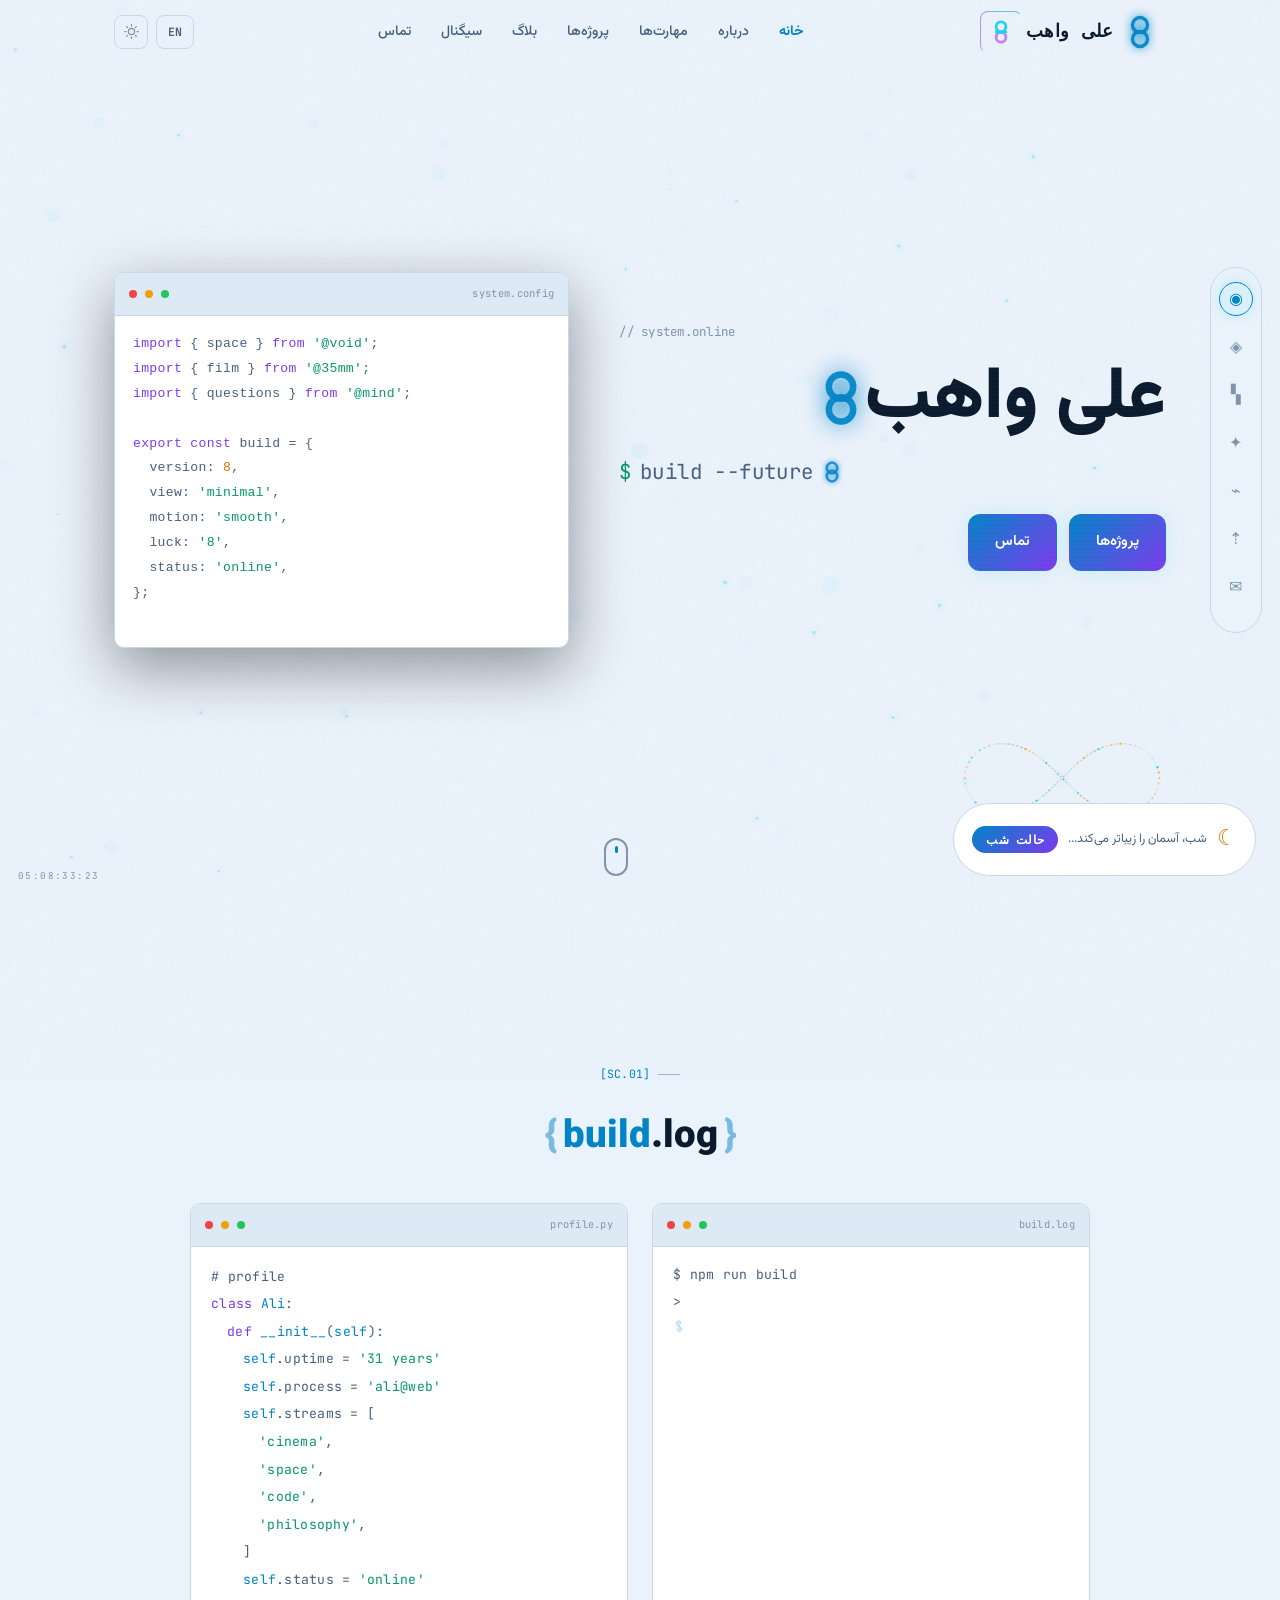
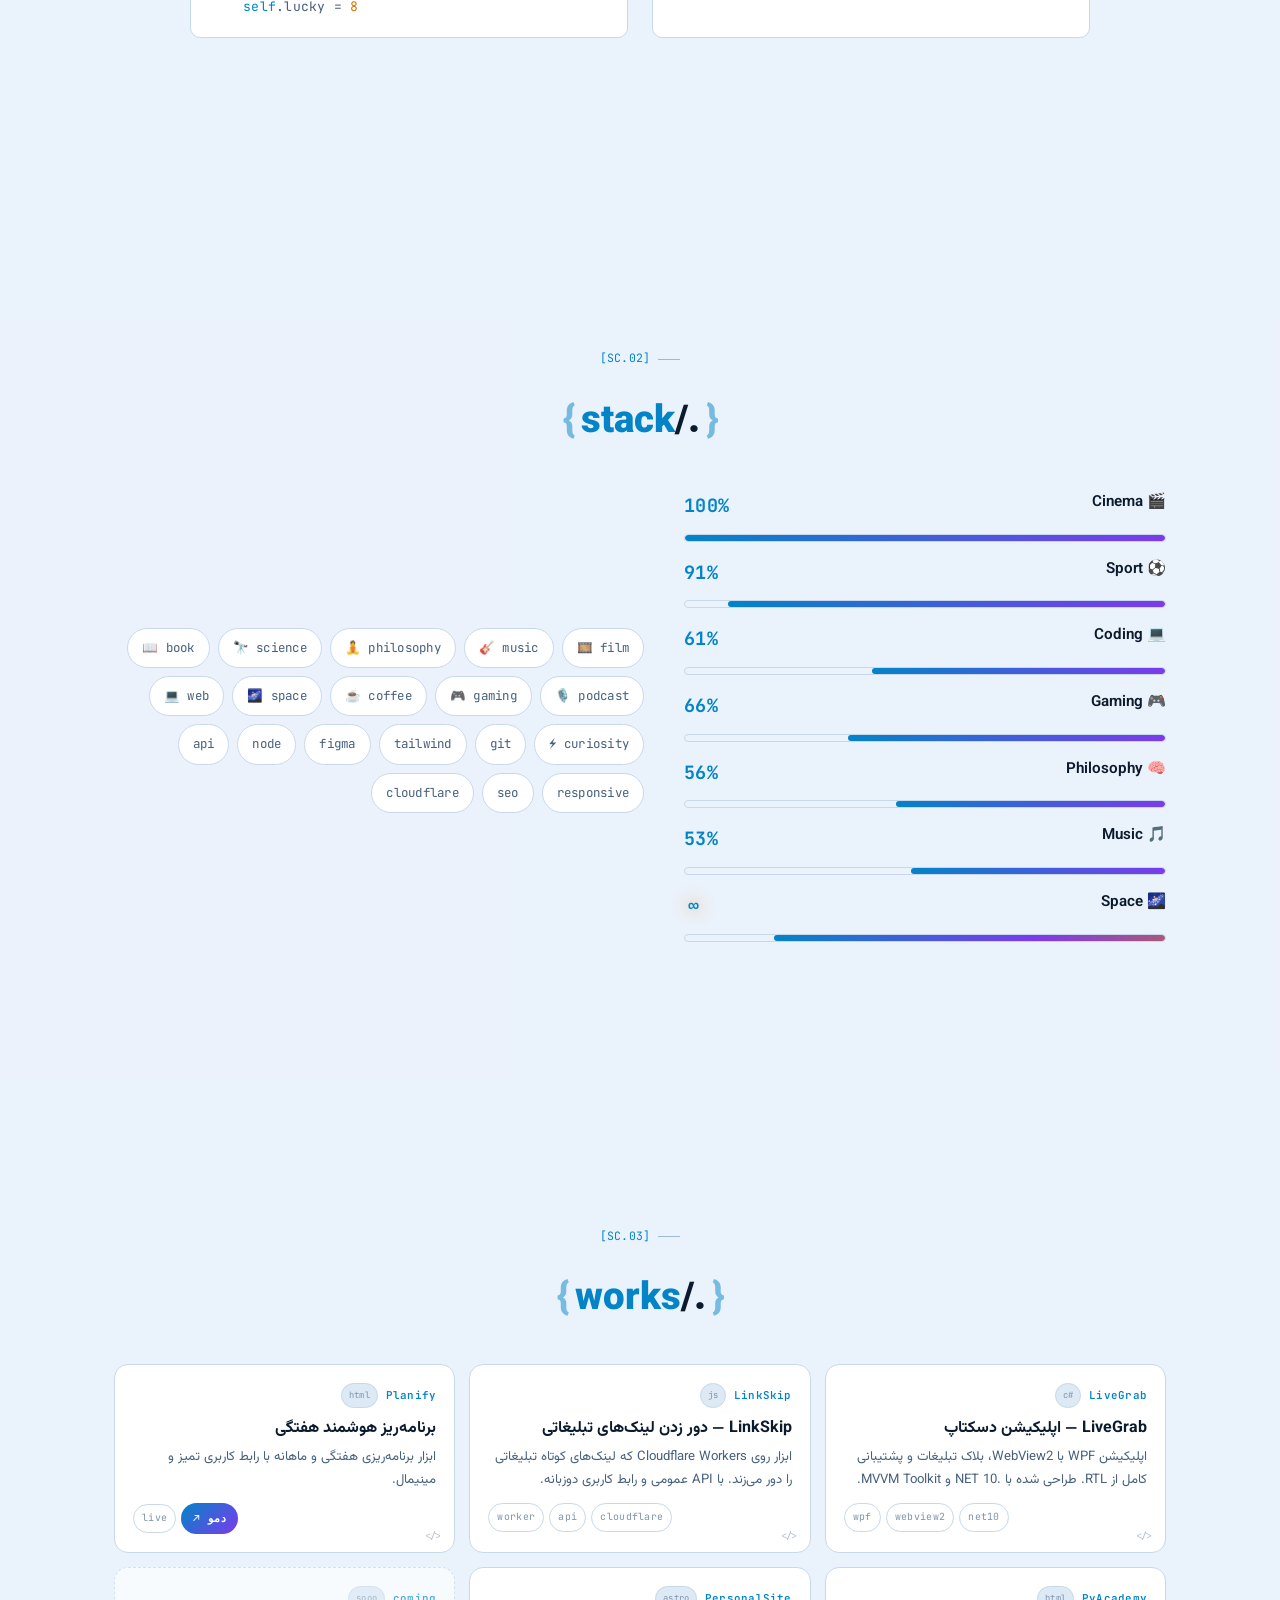
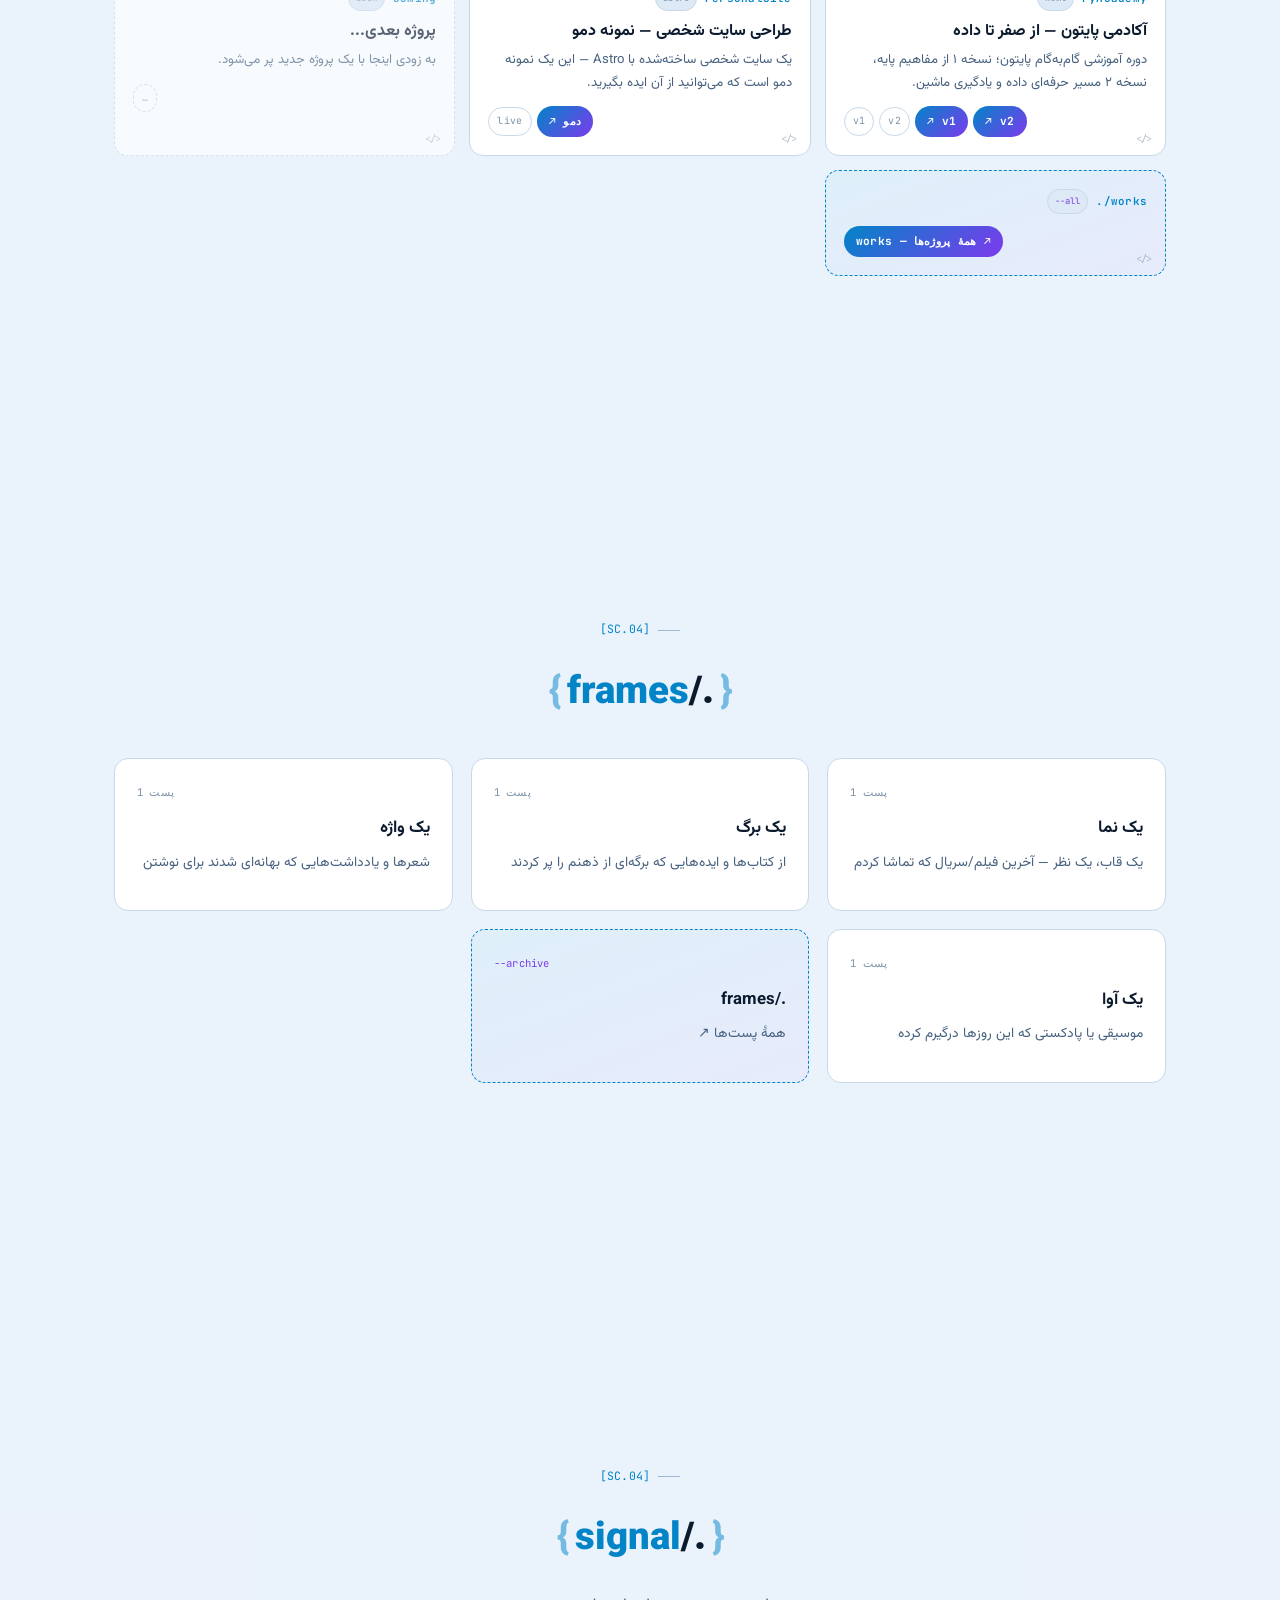
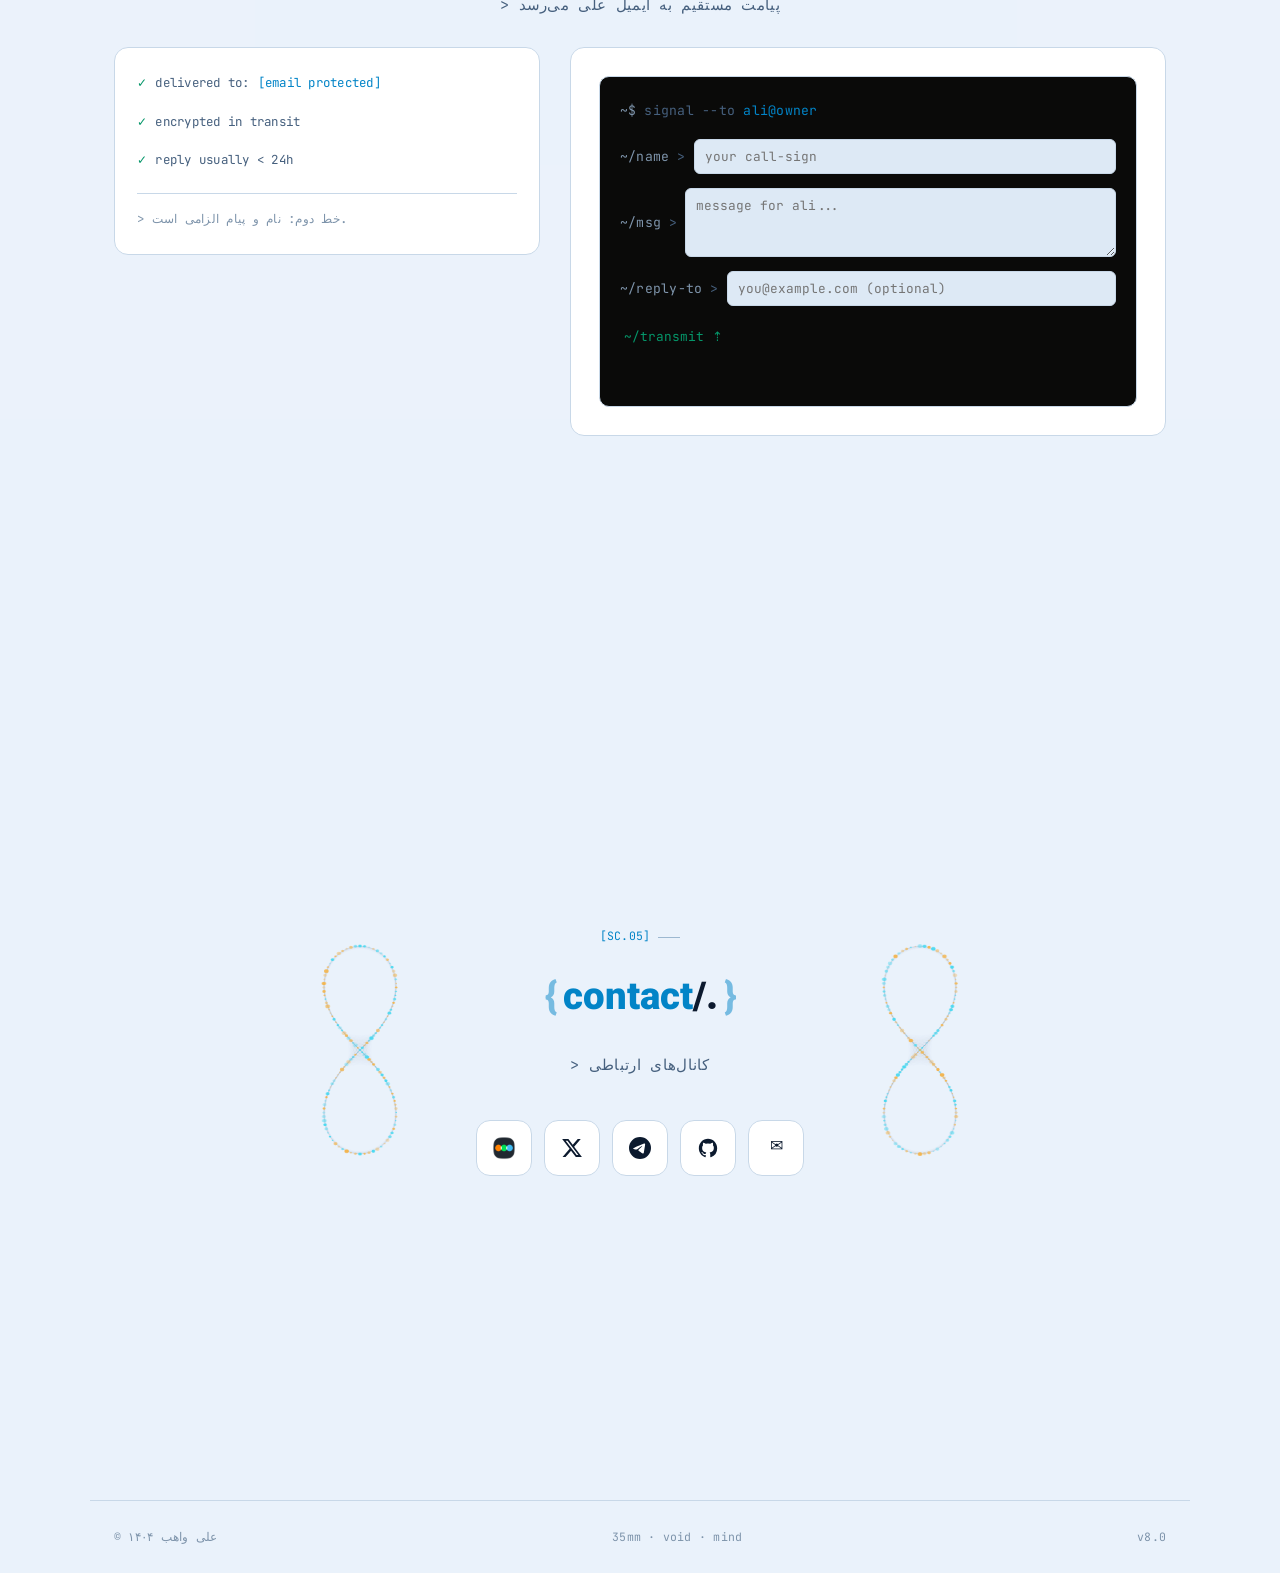
==== commit be77b12a: "Hero CTAs: Projects + Contact both primary style" ====
--- a/index.html
+++ b/index.html
@@ -124,8 +124,8 @@
                 </div>
                 <canvas class="hero__eight" id="eight-stars" aria-hidden="true"></canvas>
                 <div class="hero__cta">
-                    <a href="#projects" class="btn btn--primary" data-i18n="hero-cta1">مشاهده پروژه‌ها</a>
-                    <a href="#contact" class="btn btn--ghost" data-i18n="hero-cta2">تماس</a>
+                    <a href="#projects" class="btn btn--primary" data-i18n="hero-cta1">پروژه‌ها</a>
+                    <a href="#contact" class="btn btn--primary" data-i18n="hero-cta2">تماس</a>
                 </div>
             </div>
 
